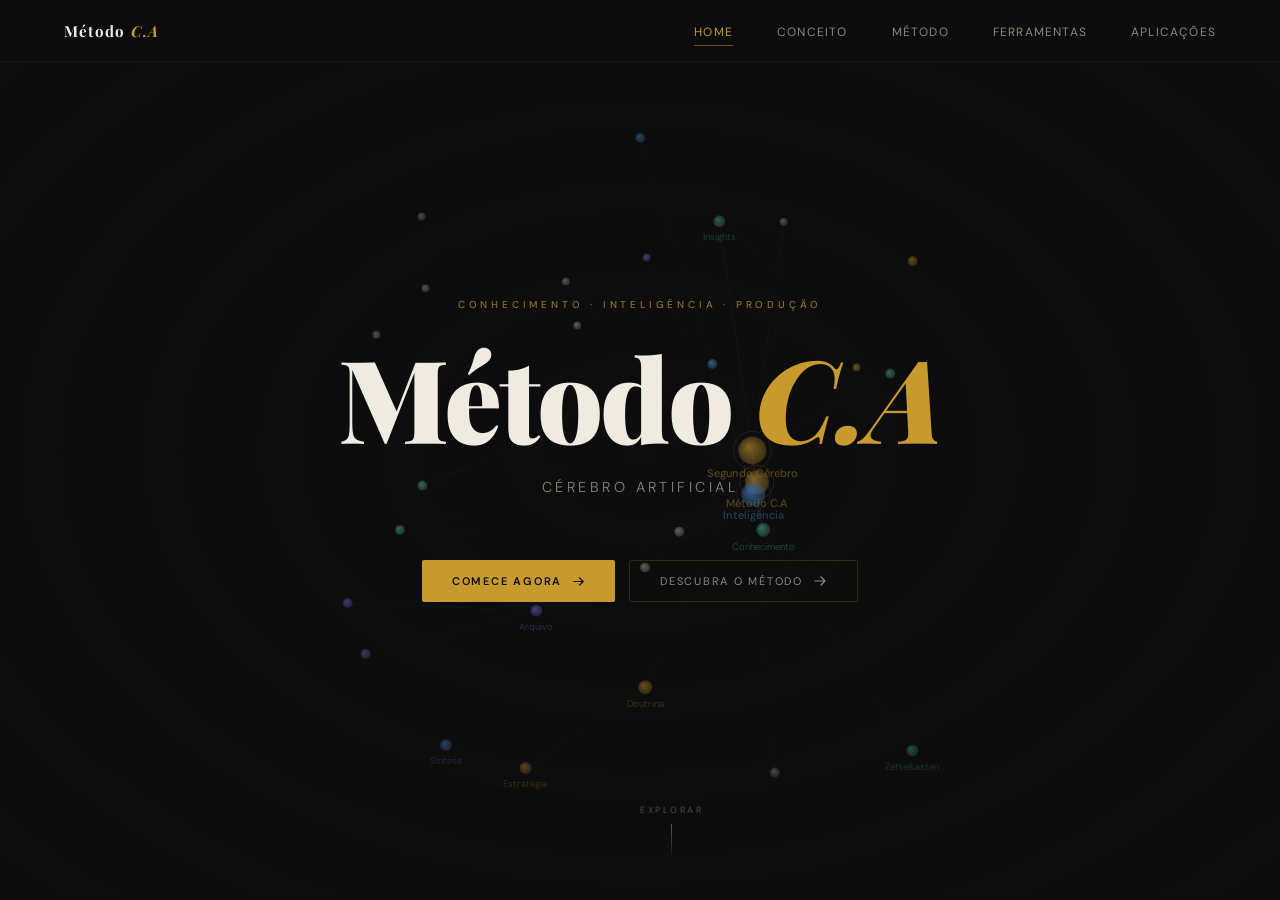
==== index.html @ 546e9536 "feat: add Método C.A landing page Single-file landing page for Cérebro Artificial — includes all pag" ====
<!DOCTYPE html>
<html lang="pt-BR">
<head>
<meta charset="UTF-8">
<meta name="viewport" content="width=device-width, initial-scale=1.0">
<title>Método C.A — Cérebro Artificial</title>
<link href="https://fonts.googleapis.com/css2?family=Playfair+Display:ital,wght@0,700;0,900;1,700&family=DM+Sans:wght@300;400;500;600&display=swap" rel="stylesheet">
<style>
*, *::before, *::after { margin: 0; padding: 0; box-sizing: border-box; }

:root {
  --gold:       #C89A2E;
  --gold-light: #E8B84B;
  --gold-dim:   rgba(200,154,46,0.12);
  --dark:       #0D0D0D;
  --dark-2:     #141414;
  --dark-3:     #1C1C1C;
  --light:      #F0EBE0;
  --muted:      #8A8A7A;
  --muted-2:    #5A5A50;
  --border:     rgba(255,255,255,0.06);
}

html, body {
  width: 100%; height: 100%;
  font-family: 'DM Sans', sans-serif;
  background: var(--dark);
  color: var(--light);
  overflow: hidden;
}

/* ═══════════════════════════════════════
   GLOBAL GRAPH CANVAS (fixed, all pages)
═══════════════════════════════════════ */
#graph-canvas {
  position: fixed;
  inset: 0;
  width: 100%; height: 100%;
  z-index: 0;
  pointer-events: none;
}

/* ═══════════════════════════════════════
   ROUTER
═══════════════════════════════════════ */
.page {
  display: none;
  position: fixed;
  inset: 0;
  z-index: 1;
  overflow-y: auto;
  overflow-x: hidden;
}
.page.active { display: block; }

/* ═══════════════════════════════════════
   NAV
═══════════════════════════════════════ */
nav {
  position: fixed;
  top: 0; left: 0; right: 0;
  z-index: 300;
  padding: 1.25rem 4rem;
  display: flex;
  justify-content: space-between;
  align-items: center;
  background: rgba(13,13,13,0.72);
  backdrop-filter: blur(18px);
  border-bottom: 1px solid rgba(255,255,255,0.04);
}

.nav-logo {
  font-family: 'Playfair Display', serif;
  font-size: 0.95rem;
  color: var(--light);
  font-weight: 700;
  letter-spacing: 0.08em;
  cursor: pointer;
  user-select: none;
}
.nav-logo em { color: var(--gold); font-style: italic; }

.nav-links {
  display: flex;
  gap: 2.75rem;
  list-style: none;
}

.nav-links a {
  font-size: 12px;
  color: var(--muted);
  text-decoration: none;
  letter-spacing: 0.1em;
  text-transform: uppercase;
  cursor: pointer;
  transition: color 0.2s;
  user-select: none;
  position: relative;
  padding-bottom: 4px;
}
.nav-links a:hover { color: var(--light); }
.nav-links a.active { color: var(--gold); }
.nav-links a.active::after {
  content: '';
  position: absolute;
  bottom: -2px; left: 0; right: 0;
  height: 1px;
  background: var(--gold);
  opacity: 0.5;
}

/* ═══════════════════════════════════════
   PAGE — HOME
═══════════════════════════════════════ */
#page-home {
  display: none;
}
#page-home.active {
  display: flex;
  align-items: center;
  justify-content: center;
}

#page-home::before {
  content: '';
  position: fixed;
  inset: 0;
  background: radial-gradient(ellipse at center, rgba(13,13,13,0.22) 0%, rgba(13,13,13,0.8) 100%);
  z-index: 1;
  pointer-events: none;
}

.home-content {
  position: relative;
  z-index: 2;
  text-align: center;
  user-select: none;
  animation: fadeUp 1.4s ease both;
}

.home-eyebrow {
  font-size: 10px;
  font-weight: 500;
  letter-spacing: 0.38em;
  text-transform: uppercase;
  color: var(--gold);
  margin-bottom: 1.75rem;
  opacity: 0.7;
}

.home-title {
  font-family: 'Playfair Display', serif;
  font-size: clamp(3.5rem, 9vw, 7.5rem);
  font-weight: 900;
  line-height: 1.0;
  color: var(--light);
  letter-spacing: -0.02em;
}
.home-title em { color: var(--gold); font-style: italic; }

.home-tagline {
  margin-top: 1.5rem;
  font-size: clamp(0.72rem, 1.3vw, 0.9rem);
  color: var(--muted);
  letter-spacing: 0.24em;
  text-transform: uppercase;
  font-weight: 300;
}

.home-enter {
  margin-top: 4rem;
  display: inline-flex;
  align-items: center;
  gap: 10px;
  font-size: 11px;
  color: var(--muted);
  letter-spacing: 0.16em;
  text-transform: uppercase;
  cursor: pointer;
  border: 1px solid rgba(200,154,46,0.2);
  padding: 13px 30px;
  border-radius: 2px;
  transition: all 0.3s;
  animation: fadeUp 1.8s 0.5s ease both;
  opacity: 0;
}
.home-enter:hover {
  color: var(--gold);
  border-color: rgba(200,154,46,0.5);
  background: rgba(200,154,46,0.04);
  letter-spacing: 0.2em;
}
.home-enter svg { transition: transform 0.3s; flex-shrink: 0; }
.home-enter:hover svg { transform: translateX(5px); }

.scroll-hint {
  position: fixed;
  bottom: 2.5rem;
  left: 50%;
  transform: translateX(-50%);
  z-index: 2;
  display: flex;
  flex-direction: column;
  align-items: center;
  gap: 8px;
  opacity: 0;
  animation: fadeUp 2s 1.2s ease both;
}
.scroll-hint span {
  font-size: 9px;
  letter-spacing: 0.3em;
  text-transform: uppercase;
  color: var(--muted);
  opacity: 0.5;
}
.scroll-line {
  width: 1px; height: 36px;
  background: linear-gradient(to bottom, rgba(200,154,46,0.55), transparent);
  animation: scrollDrop 2.4s ease-in-out infinite;
}

/* ═══════════════════════════════════════
   PAGE — CONCEITO
═══════════════════════════════════════ */
#page-conceito {
  padding-top: 0;
}

/* dark overlay so text is legible over graph */
#page-conceito::before {
  content: '';
  position: fixed;
  inset: 0;
  background: rgba(13,13,13,0.86);
  z-index: 1;
  pointer-events: none;
}

.conceito-wrap {
  position: relative;
  z-index: 2;
  min-height: 100vh;
  display: grid;
  grid-template-columns: 1fr 1fr;
  gap: 0;
}

/* LEFT COLUMN — sticky header panel */
.conceito-left {
  position: sticky;
  top: 0;
  height: 100vh;
  display: flex;
  flex-direction: column;
  justify-content: center;
  padding: 7rem 4rem 4rem 5rem;
  border-right: 1px solid var(--border);
}

.conceito-section-label {
  font-size: 10px;
  font-weight: 600;
  letter-spacing: 0.32em;
  text-transform: uppercase;
  color: var(--gold);
  opacity: 0.8;
  margin-bottom: 2rem;
}

.conceito-heading {
  font-family: 'Playfair Display', serif;
  font-size: clamp(2.4rem, 3.5vw, 3.4rem);
  font-weight: 900;
  line-height: 1.1;
  color: var(--light);
  letter-spacing: -0.01em;
  margin-bottom: 2rem;
}
.conceito-heading em { color: var(--gold); font-style: italic; }

.conceito-lead {
  font-size: 15px;
  color: var(--muted);
  line-height: 1.8;
  font-weight: 300;
  max-width: 440px;
  margin-bottom: 3rem;
}

/* progress indicator */
.conceito-progress {
  display: flex;
  flex-direction: column;
  gap: 10px;
}

.prog-item {
  display: flex;
  align-items: center;
  gap: 12px;
  cursor: pointer;
  opacity: 0.35;
  transition: opacity 0.3s;
}
.prog-item.active { opacity: 1; }

.prog-dot {
  width: 6px; height: 6px;
  border-radius: 50%;
  background: var(--muted-2);
  flex-shrink: 0;
  transition: background 0.3s, transform 0.3s;
}
.prog-item.active .prog-dot {
  background: var(--gold);
  transform: scale(1.4);
}

.prog-label {
  font-size: 11px;
  letter-spacing: 0.12em;
  text-transform: uppercase;
  color: var(--muted);
  transition: color 0.3s;
}
.prog-item.active .prog-label { color: var(--light); }

/* RIGHT COLUMN — scrollable content */
.conceito-right {
  padding: 12rem 5rem 8rem 4rem;
  display: flex;
  flex-direction: column;
  gap: 8rem;
}

/* individual concept blocks */
.concept-block {
  opacity: 0;
  transform: translateY(28px);
  transition: opacity 0.7s ease, transform 0.7s ease;
}
.concept-block.visible {
  opacity: 1;
  transform: none;
}

.cb-number {
  font-family: 'Playfair Display', serif;
  font-size: 5rem;
  font-weight: 900;
  color: rgba(200,154,46,0.08);
  line-height: 1;
  margin-bottom: -1rem;
  letter-spacing: -0.04em;
  user-select: none;
}

.cb-title {
  font-family: 'Playfair Display', serif;
  font-size: clamp(1.6rem, 2.5vw, 2rem);
  font-weight: 700;
  color: var(--light);
  line-height: 1.2;
  margin-bottom: 1.25rem;
}
.cb-title em { color: var(--gold); font-style: italic; }

.cb-body {
  font-size: 15px;
  color: var(--muted);
  line-height: 1.85;
  font-weight: 300;
  max-width: 500px;
  margin-bottom: 2rem;
}

.cb-divider {
  width: 40px;
  height: 1px;
  background: rgba(200,154,46,0.3);
  margin-bottom: 2rem;
}

/* quote pull */
.cb-quote {
  border-left: 2px solid rgba(200,154,46,0.35);
  padding: 0.75rem 0 0.75rem 1.5rem;
  margin-bottom: 2rem;
}
.cb-quote p {
  font-family: 'Playfair Display', serif;
  font-size: 1.05rem;
  font-style: italic;
  color: var(--light);
  line-height: 1.55;
  font-weight: 700;
  opacity: 0.75;
}

/* profile tags */
.cb-profiles {
  display: flex;
  flex-wrap: wrap;
  gap: 8px;
  margin-top: 1.5rem;
}
.cb-tag {
  font-size: 10px;
  font-weight: 500;
  letter-spacing: 0.14em;
  text-transform: uppercase;
  color: var(--gold);
  border: 1px solid rgba(200,154,46,0.25);
  padding: 5px 14px;
  border-radius: 1px;
  opacity: 0.8;
}

/* stat row */
.cb-stats {
  display: grid;
  grid-template-columns: repeat(3, 1fr);
  gap: 1px;
  border: 1px solid var(--border);
  margin-top: 2rem;
}
.cb-stat {
  padding: 1.25rem;
  background: rgba(255,255,255,0.02);
}
.cb-stat-num {
  font-family: 'Playfair Display', serif;
  font-size: 1.8rem;
  font-weight: 700;
  color: var(--gold);
  line-height: 1;
  margin-bottom: 0.4rem;
}
.cb-stat-label {
  font-size: 11px;
  color: var(--muted);
  letter-spacing: 0.08em;
  line-height: 1.4;
  font-weight: 300;
}

/* CTA block at end of conceito */
.conceito-cta {
  border-top: 1px solid var(--border);
  padding-top: 4rem;
  display: flex;
  flex-direction: column;
  gap: 1.5rem;
  opacity: 0;
  transform: translateY(28px);
  transition: opacity 0.7s ease, transform 0.7s ease;
}
.conceito-cta.visible { opacity: 1; transform: none; }

.conceito-cta-label {
  font-size: 10px;
  letter-spacing: 0.28em;
  text-transform: uppercase;
  color: var(--gold);
  opacity: 0.7;
}
.conceito-cta-text {
  font-family: 'Playfair Display', serif;
  font-size: clamp(1.3rem, 2.2vw, 1.7rem);
  font-weight: 700;
  color: var(--light);
  line-height: 1.3;
  max-width: 440px;
}
.conceito-cta-text em { color: var(--gold); font-style: italic; }

.btn-gold {
  display: inline-flex;
  align-items: center;
  gap: 10px;
  background: var(--gold);
  color: var(--dark);
  font-size: 11px;
  font-weight: 600;
  letter-spacing: 0.14em;
  text-transform: uppercase;
  padding: 14px 32px;
  border-radius: 2px;
  cursor: pointer;
  border: none;
  transition: background 0.25s, letter-spacing 0.25s;
  align-self: flex-start;
}
.btn-gold:hover { background: var(--gold-light); letter-spacing: 0.18em; }
.btn-gold svg { transition: transform 0.25s; flex-shrink: 0; }
.btn-gold:hover svg { transform: translateX(4px); }

/* ═══════════════════════════════════════
   PLACEHOLDER PAGES
═══════════════════════════════════════ */
.placeholder-page {
  display: none;
}
.placeholder-page.active {
  display: flex;
  align-items: center;
  justify-content: center;
}
.placeholder-page::before {
  content: '';
  position: fixed;
  inset: 0;
  background: rgba(13,13,13,0.88);
  z-index: 1;
  pointer-events: none;
}
.placeholder-inner {
  position: relative;
  z-index: 2;
  text-align: center;
}
.placeholder-inner h2 {
  font-family: 'Playfair Display', serif;
  font-size: clamp(2rem, 4vw, 3rem);
  color: var(--light);
  margin-bottom: 1rem;
  font-weight: 700;
  opacity: 0.2;
}
.placeholder-inner p {
  font-size: 11px;
  color: var(--muted);
  letter-spacing: 0.2em;
  text-transform: uppercase;
  opacity: 0.2;
}

/* ═══════════════════════════════════════
   ANIMATIONS
═══════════════════════════════════════ */
@keyframes fadeUp {
  from { opacity: 0; transform: translateY(20px); }
  to   { opacity: 1; transform: none; }
}
@keyframes scrollDrop {
  0%   { transform: scaleY(0); transform-origin: top; }
  50%  { transform: scaleY(1); transform-origin: top; }
  51%  { transform: scaleY(1); transform-origin: bottom; }
  100% { transform: scaleY(0); transform-origin: bottom; opacity: 0; }
}

/* ═══════════════════════════════════════
   PAGE — MÉTODO
═══════════════════════════════════════ */
#page-metodo::before {
  content: '';
  position: fixed;
  inset: 0;
  background: rgba(13,13,13,0.88);
  z-index: 1;
  pointer-events: none;
}

.metodo-wrap {
  position: relative;
  z-index: 2;
  min-height: 100vh;
  display: grid;
  grid-template-columns: 1fr 1fr;
  gap: 0;
}

.metodo-left {
  position: sticky;
  top: 0;
  height: 100vh;
  display: flex;
  flex-direction: column;
  justify-content: center;
  padding: 7rem 4rem 4rem 5rem;
  border-right: 1px solid var(--border);
}

.metodo-section-label {
  font-size: 10px;
  font-weight: 600;
  letter-spacing: 0.32em;
  text-transform: uppercase;
  color: var(--gold);
  opacity: 0.8;
  margin-bottom: 2rem;
}

.metodo-heading {
  font-family: 'Playfair Display', serif;
  font-size: clamp(2.2rem, 3.2vw, 3.2rem);
  font-weight: 900;
  line-height: 1.1;
  color: var(--light);
  letter-spacing: -0.01em;
  margin-bottom: 2rem;
}
.metodo-heading em { color: var(--gold); font-style: italic; }

.metodo-lead {
  font-size: 15px;
  color: var(--muted);
  line-height: 1.8;
  font-weight: 300;
  max-width: 420px;
  margin-bottom: 3rem;
}

.metodo-timeline {
  display: flex;
  flex-direction: column;
  gap: 0;
  position: relative;
}

.metodo-timeline::before {
  content: '';
  position: absolute;
  left: 9px; top: 8px; bottom: 8px;
  width: 1px;
  background: linear-gradient(to bottom, rgba(200,154,46,0.4), rgba(200,154,46,0.05));
}

.mt-item {
  display: flex;
  align-items: center;
  gap: 16px;
  padding: 9px 0;
  cursor: pointer;
  opacity: 0.3;
  transition: opacity 0.3s;
  position: relative;
}
.mt-item.active { opacity: 1; }

.mt-dot {
  width: 10px; height: 10px;
  border-radius: 50%;
  border: 1px solid var(--muted-2);
  background: var(--dark);
  flex-shrink: 0;
  transition: border-color 0.3s, background 0.3s;
  position: relative; z-index: 1;
}
.mt-item.active .mt-dot { border-color: var(--gold); background: var(--gold); }

.mt-label {
  font-size: 11px;
  letter-spacing: 0.1em;
  text-transform: uppercase;
  color: var(--muted);
  transition: color 0.3s;
}
.mt-item.active .mt-label { color: var(--light); }

.mt-phase {
  font-family: 'Playfair Display', serif;
  font-size: 11px;
  color: var(--gold);
  margin-left: auto;
  opacity: 0;
  transition: opacity 0.3s;
  white-space: nowrap;
}
.mt-item.active .mt-phase { opacity: 0.7; }

.metodo-right {
  padding: 10rem 5rem 8rem 4rem;
  display: flex;
  flex-direction: column;
  gap: 0;
}

.phase-block {
  opacity: 0;
  transform: translateY(28px);
  transition: opacity 0.7s ease, transform 0.7s ease;
  padding-bottom: 7rem;
  border-bottom: 1px solid var(--border);
  margin-bottom: 7rem;
}
.phase-block:last-of-type { border-bottom: none; margin-bottom: 0; padding-bottom: 2rem; }
.phase-block.visible { opacity: 1; transform: none; }

.pb-phase-tag {
  display: inline-flex;
  align-items: center;
  gap: 10px;
  margin-bottom: 2rem;
}
.pb-phase-num {
  font-size: 10px; font-weight: 600;
  letter-spacing: 0.22em; text-transform: uppercase;
  color: var(--gold); opacity: 0.7;
}
.pb-phase-line { width: 32px; height: 1px; background: rgba(200,154,46,0.3); }
.pb-phase-name {
  font-size: 10px; font-weight: 500;
  letter-spacing: 0.18em; text-transform: uppercase;
  color: var(--muted);
}

.pb-title {
  font-family: 'Playfair Display', serif;
  font-size: clamp(1.6rem, 2.4vw, 2rem);
  font-weight: 700;
  color: var(--light);
  line-height: 1.2;
  margin-bottom: 1.5rem;
}
.pb-title em { color: var(--gold); font-style: italic; }

.pb-body {
  font-size: 15px;
  color: var(--muted);
  line-height: 1.85;
  font-weight: 300;
  max-width: 500px;
  margin-bottom: 1.5rem;
}

.pb-quote {
  border-left: 2px solid rgba(200,154,46,0.3);
  padding: 0.75rem 0 0.75rem 1.5rem;
  margin: 1.75rem 0;
}
.pb-quote p {
  font-family: 'Playfair Display', serif;
  font-size: 1rem; font-style: italic;
  color: var(--light); line-height: 1.55;
  font-weight: 700; opacity: 0.7;
}

.pb-practices {
  display: flex;
  flex-direction: column;
  gap: 1px;
  margin-top: 2rem;
  border: 1px solid var(--border);
}

.pb-practice {
  display: grid;
  grid-template-columns: 36px 1fr;
  background: rgba(255,255,255,0.02);
  transition: background 0.2s;
}
.pb-practice:hover { background: rgba(255,255,255,0.04); }

.pb-practice-idx {
  display: flex;
  align-items: flex-start;
  justify-content: center;
  padding: 1.1rem 0;
  font-family: 'Playfair Display', serif;
  font-size: 0.75rem;
  color: rgba(200,154,46,0.4);
  font-weight: 700;
  border-right: 1px solid var(--border);
}

.pb-practice-content { padding: 1.1rem 1.25rem; }

.pb-practice-title {
  font-size: 13px; font-weight: 500;
  color: var(--light);
  margin-bottom: 0.3rem;
  letter-spacing: 0.02em;
}

.pb-practice-desc {
  font-size: 12px; color: var(--muted);
  line-height: 1.6; font-weight: 300;
}

.pb-principles {
  display: grid;
  grid-template-columns: repeat(2, 1fr);
  gap: 1px;
  border: 1px solid var(--border);
  margin-top: 2rem;
}

.pb-principle { padding: 1.5rem; background: rgba(255,255,255,0.02); }

.pb-principle-label {
  font-size: 9px; font-weight: 600;
  letter-spacing: 0.2em; text-transform: uppercase;
  color: var(--gold); opacity: 0.7;
  margin-bottom: 0.6rem;
}

.pb-principle-text {
  font-size: 13px; color: var(--muted);
  line-height: 1.65; font-weight: 300;
}

.metodo-cta {
  border-top: 1px solid var(--border);
  padding-top: 4rem; padding-bottom: 6rem;
  display: flex; flex-direction: column; gap: 1.5rem;
  opacity: 0; transform: translateY(28px);
  transition: opacity 0.7s ease, transform 0.7s ease;
}
.metodo-cta.visible { opacity: 1; transform: none; }

.metodo-cta-label {
  font-size: 10px; letter-spacing: 0.28em;
  text-transform: uppercase; color: var(--gold); opacity: 0.7;
}
.metodo-cta-text {
  font-family: 'Playfair Display', serif;
  font-size: clamp(1.3rem, 2.2vw, 1.7rem);
  font-weight: 700; color: var(--light);
  line-height: 1.3; max-width: 460px;
}
.metodo-cta-text em { color: var(--gold); font-style: italic; }

@media (max-width: 860px) {
  .conceito-wrap { grid-template-columns: 1fr; }
  .conceito-left { position: relative; height: auto; padding: 8rem 2rem 3rem; border-right: none; border-bottom: 1px solid var(--border); }
  .conceito-progress { display: none; }
  .conceito-right { padding: 3rem 2rem 6rem; }
  .cb-stats { grid-template-columns: 1fr 1fr; }
  .metodo-wrap { grid-template-columns: 1fr; }
  .metodo-left { position: relative; height: auto; padding: 8rem 2rem 3rem; border-right: none; border-bottom: 1px solid var(--border); }
  .metodo-timeline { display: none; }
  .metodo-right { padding: 3rem 2rem 6rem; }
  .pb-principles { grid-template-columns: 1fr; }
}

/* ═══════════════════════════════════════
   PAGE — FERRAMENTAS
═══════════════════════════════════════ */
#page-ferramentas::before {
  content: '';
  position: fixed;
  inset: 0;
  background: rgba(13,13,13,0.88);
  z-index: 1;
  pointer-events: none;
}

.ferr-wrap {
  position: relative;
  z-index: 2;
  min-height: 100vh;
  display: grid;
  grid-template-columns: 1fr 1fr;
  gap: 0;
}

.ferr-left {
  position: sticky;
  top: 0;
  height: 100vh;
  display: flex;
  flex-direction: column;
  justify-content: center;
  padding: 7rem 4rem 4rem 5rem;
  border-right: 1px solid var(--border);
}

.ferr-section-label {
  font-size: 10px;
  font-weight: 600;
  letter-spacing: 0.32em;
  text-transform: uppercase;
  color: var(--gold);
  opacity: 0.8;
  margin-bottom: 2rem;
}

.ferr-heading {
  font-family: 'Playfair Display', serif;
  font-size: clamp(2.2rem, 3.2vw, 3.2rem);
  font-weight: 900;
  line-height: 1.1;
  color: var(--light);
  letter-spacing: -0.01em;
  margin-bottom: 2rem;
}
.ferr-heading em { color: var(--gold); font-style: italic; }

.ferr-lead {
  font-size: 15px;
  color: var(--muted);
  line-height: 1.8;
  font-weight: 300;
  max-width: 420px;
  margin-bottom: 3rem;
}

.ferr-index {
  display: flex;
  flex-direction: column;
  gap: 0;
  position: relative;
}
.ferr-index::before {
  content: '';
  position: absolute;
  left: 9px; top: 8px; bottom: 8px;
  width: 1px;
  background: linear-gradient(to bottom, rgba(200,154,46,0.4), rgba(200,154,46,0.05));
}
.fi-item {
  display: flex;
  align-items: center;
  gap: 16px;
  padding: 9px 0;
  cursor: pointer;
  opacity: 0.3;
  transition: opacity 0.3s;
  position: relative;
}
.fi-item.active { opacity: 1; }
.fi-dot {
  width: 10px; height: 10px;
  border-radius: 50%;
  border: 1px solid var(--muted-2);
  background: var(--dark);
  flex-shrink: 0;
  transition: border-color 0.3s, background 0.3s;
  position: relative; z-index: 1;
}
.fi-item.active .fi-dot { border-color: var(--gold); background: var(--gold); }
.fi-label {
  font-size: 11px;
  letter-spacing: 0.1em;
  text-transform: uppercase;
  color: var(--muted);
  transition: color 0.3s;
  line-height: 1.4;
}
.fi-item.active .fi-label { color: var(--light); }

.ferr-right {
  padding: 10rem 5rem 8rem 4rem;
  display: flex;
  flex-direction: column;
  gap: 0;
}

.ferr-block {
  opacity: 0;
  transform: translateY(28px);
  transition: opacity 0.7s ease, transform 0.7s ease;
  padding-bottom: 6rem;
  border-bottom: 1px solid var(--border);
  margin-bottom: 6rem;
}
.ferr-block:last-of-type { border-bottom: none; margin-bottom: 0; padding-bottom: 2rem; }
.ferr-block.visible { opacity: 1; transform: none; }

.fb-layer-tag {
  display: inline-flex;
  align-items: center;
  gap: 10px;
  margin-bottom: 1.75rem;
}
.fb-layer-num {
  font-size: 10px; font-weight: 600;
  letter-spacing: 0.22em; text-transform: uppercase;
  color: var(--gold); opacity: 0.7;
}
.fb-layer-line { width: 32px; height: 1px; background: rgba(200,154,46,0.3); }
.fb-layer-name {
  font-size: 10px; font-weight: 500;
  letter-spacing: 0.18em; text-transform: uppercase;
  color: var(--muted);
}

.fb-title {
  font-family: 'Playfair Display', serif;
  font-size: clamp(1.5rem, 2.3vw, 1.9rem);
  font-weight: 700;
  color: var(--light);
  line-height: 1.25;
  margin-bottom: 1.25rem;
}
.fb-title em { color: var(--gold); font-style: italic; }

.fb-function {
  display: inline-block;
  font-size: 10px;
  font-weight: 600;
  letter-spacing: 0.18em;
  text-transform: uppercase;
  color: var(--dark);
  background: var(--gold);
  padding: 4px 12px;
  margin-bottom: 1.25rem;
  opacity: 0.85;
}

.fb-body {
  font-size: 15px;
  color: var(--muted);
  line-height: 1.85;
  font-weight: 300;
  max-width: 500px;
  margin-bottom: 1.5rem;
}

.fb-specs {
  display: flex;
  flex-direction: column;
  gap: 1px;
  border: 1px solid var(--border);
  margin-top: 2rem;
}
.fb-spec {
  display: grid;
  grid-template-columns: 140px 1fr;
  gap: 0;
  background: rgba(255,255,255,0.02);
  transition: background 0.2s;
}
.fb-spec:hover { background: rgba(255,255,255,0.04); }
.fb-spec-key {
  padding: 1rem 1rem 1rem 1.25rem;
  font-size: 11px;
  font-weight: 500;
  color: var(--gold);
  letter-spacing: 0.08em;
  text-transform: uppercase;
  border-right: 1px solid var(--border);
  line-height: 1.5;
  opacity: 0.8;
}
.fb-spec-val {
  padding: 1rem 1.25rem;
  font-size: 13px;
  color: var(--muted);
  line-height: 1.6;
  font-weight: 300;
}

.fb-quote {
  border-left: 2px solid rgba(200,154,46,0.3);
  padding: 0.75rem 0 0.75rem 1.5rem;
  margin: 2rem 0 0;
}
.fb-quote p {
  font-family: 'Playfair Display', serif;
  font-size: 1rem; font-style: italic;
  color: var(--light); line-height: 1.55;
  font-weight: 700; opacity: 0.7;
}

.ferr-cta {
  border-top: 1px solid var(--border);
  padding-top: 4rem; padding-bottom: 6rem;
  display: flex; flex-direction: column; gap: 1.5rem;
  opacity: 0; transform: translateY(28px);
  transition: opacity 0.7s ease, transform 0.7s ease;
}
.ferr-cta.visible { opacity: 1; transform: none; }
.ferr-cta-label {
  font-size: 10px; letter-spacing: 0.28em;
  text-transform: uppercase; color: var(--gold); opacity: 0.7;
}
.ferr-cta-text {
  font-family: 'Playfair Display', serif;
  font-size: clamp(1.3rem, 2.2vw, 1.7rem);
  font-weight: 700; color: var(--light);
  line-height: 1.3; max-width: 460px;
}
.ferr-cta-text em { color: var(--gold); font-style: italic; }

/* ═══════════════════════════════════════
   PAGE — APLICAÇÕES
═══════════════════════════════════════ */
#page-aplicacoes::before {
  content: '';
  position: fixed;
  inset: 0;
  background: rgba(13,13,13,0.88);
  z-index: 1;
  pointer-events: none;
}

.aplic-wrap {
  position: relative;
  z-index: 2;
  min-height: 100vh;
  display: grid;
  grid-template-columns: 1fr 1fr;
  gap: 0;
}

.aplic-left {
  position: sticky;
  top: 0;
  height: 100vh;
  display: flex;
  flex-direction: column;
  justify-content: center;
  padding: 7rem 4rem 4rem 5rem;
  border-right: 1px solid var(--border);
}

.aplic-section-label {
  font-size: 10px;
  font-weight: 600;
  letter-spacing: 0.32em;
  text-transform: uppercase;
  color: var(--gold);
  opacity: 0.8;
  margin-bottom: 2rem;
}

.aplic-heading {
  font-family: 'Playfair Display', serif;
  font-size: clamp(2.2rem, 3.2vw, 3.2rem);
  font-weight: 900;
  line-height: 1.1;
  color: var(--light);
  letter-spacing: -0.01em;
  margin-bottom: 2rem;
}
.aplic-heading em { color: var(--gold); font-style: italic; }

.aplic-lead {
  font-size: 15px;
  color: var(--muted);
  line-height: 1.8;
  font-weight: 300;
  max-width: 420px;
  margin-bottom: 3rem;
}

.aplic-index {
  display: flex;
  flex-direction: column;
  gap: 0;
  position: relative;
}
.aplic-index::before {
  content: '';
  position: absolute;
  left: 9px; top: 8px; bottom: 8px;
  width: 1px;
  background: linear-gradient(to bottom, rgba(200,154,46,0.4), rgba(200,154,46,0.05));
}
.ai-item {
  display: flex;
  align-items: center;
  gap: 16px;
  padding: 9px 0;
  cursor: pointer;
  opacity: 0.3;
  transition: opacity 0.3s;
  position: relative;
}
.ai-item.active { opacity: 1; }
.ai-dot {
  width: 10px; height: 10px;
  border-radius: 50%;
  border: 1px solid var(--muted-2);
  background: var(--dark);
  flex-shrink: 0;
  transition: border-color 0.3s, background 0.3s;
  position: relative; z-index: 1;
}
.ai-item.active .ai-dot { border-color: var(--gold); background: var(--gold); }
.ai-label {
  font-size: 11px;
  letter-spacing: 0.1em;
  text-transform: uppercase;
  color: var(--muted);
  transition: color 0.3s;
  line-height: 1.4;
}
.ai-item.active .ai-label { color: var(--light); }

.aplic-right {
  padding: 10rem 5rem 8rem 4rem;
  display: flex;
  flex-direction: column;
  gap: 0;
}

.aplic-block {
  opacity: 0;
  transform: translateY(28px);
  transition: opacity 0.7s ease, transform 0.7s ease;
  padding-bottom: 6rem;
  border-bottom: 1px solid var(--border);
  margin-bottom: 6rem;
}
.aplic-block:last-of-type { border-bottom: none; margin-bottom: 0; padding-bottom: 2rem; }
.aplic-block.visible { opacity: 1; transform: none; }

.ab-profile-tag {
  display: inline-flex;
  align-items: center;
  gap: 10px;
  margin-bottom: 1.75rem;
}
.ab-profile-num {
  font-size: 10px; font-weight: 600;
  letter-spacing: 0.22em; text-transform: uppercase;
  color: var(--gold); opacity: 0.7;
}
.ab-profile-line { width: 32px; height: 1px; background: rgba(200,154,46,0.3); }
.ab-profile-name {
  font-size: 10px; font-weight: 500;
  letter-spacing: 0.18em; text-transform: uppercase;
  color: var(--muted);
}

.ab-title {
  font-family: 'Playfair Display', serif;
  font-size: clamp(1.5rem, 2.3vw, 1.9rem);
  font-weight: 700;
  color: var(--light);
  line-height: 1.25;
  margin-bottom: 1.25rem;
}
.ab-title em { color: var(--gold); font-style: italic; }

.ab-body {
  font-size: 15px;
  color: var(--muted);
  line-height: 1.85;
  font-weight: 300;
  max-width: 500px;
  margin-bottom: 1.5rem;
}

.ab-scenarios {
  display: flex;
  flex-direction: column;
  gap: 1px;
  border: 1px solid var(--border);
  margin-top: 2rem;
}
.ab-scenario {
  display: grid;
  grid-template-columns: 36px 1fr;
  background: rgba(255,255,255,0.02);
  transition: background 0.2s;
}
.ab-scenario:hover { background: rgba(255,255,255,0.04); }
.ab-scenario-idx {
  display: flex;
  align-items: flex-start;
  justify-content: center;
  padding: 1.1rem 0;
  font-family: 'Playfair Display', serif;
  font-size: 0.75rem;
  color: rgba(200,154,46,0.4);
  font-weight: 700;
  border-right: 1px solid var(--border);
}
.ab-scenario-content { padding: 1.1rem 1.25rem; }
.ab-scenario-title {
  font-size: 13px; font-weight: 500;
  color: var(--light);
  margin-bottom: 0.3rem;
  letter-spacing: 0.02em;
}
.ab-scenario-desc {
  font-size: 12px; color: var(--muted);
  line-height: 1.6; font-weight: 300;
}

.ab-quote {
  border-left: 2px solid rgba(200,154,46,0.3);
  padding: 0.75rem 0 0.75rem 1.5rem;
  margin: 2rem 0 0;
}
.ab-quote p {
  font-family: 'Playfair Display', serif;
  font-size: 1rem; font-style: italic;
  color: var(--light); line-height: 1.55;
  font-weight: 700; opacity: 0.7;
}

/* closing CTA — Aplicações */
.aplic-cta-final {
  border-top: 1px solid var(--border);
  padding-top: 5rem; padding-bottom: 7rem;
  display: flex; flex-direction: column; gap: 2rem;
  opacity: 0; transform: translateY(28px);
  transition: opacity 0.7s ease, transform 0.7s ease;
}
.aplic-cta-final.visible { opacity: 1; transform: none; }

.aplic-cta-eyebrow {
  font-size: 10px; letter-spacing: 0.28em;
  text-transform: uppercase; color: var(--gold); opacity: 0.7;
}
.aplic-cta-headline {
  font-family: 'Playfair Display', serif;
  font-size: clamp(1.6rem, 2.8vw, 2.2rem);
  font-weight: 900; color: var(--light);
  line-height: 1.2; max-width: 460px;
}
.aplic-cta-headline em { color: var(--gold); font-style: italic; }
.aplic-cta-body {
  font-size: 15px; color: var(--muted);
  line-height: 1.8; font-weight: 300; max-width: 440px;
}
.aplic-cta-buttons {
  display: flex; gap: 12px; flex-wrap: wrap;
}
.btn-outline {
  display: inline-flex; align-items: center; gap: 10px;
  background: transparent;
  color: var(--light);
  font-size: 11px; font-weight: 500;
  letter-spacing: 0.14em; text-transform: uppercase;
  padding: 13px 28px; border-radius: 2px; cursor: pointer;
  border: 1px solid rgba(255,255,255,0.15);
  transition: border-color 0.25s, color 0.25s;
}
.btn-outline:hover { border-color: rgba(200,154,46,0.4); color: var(--gold); }

@media (max-width: 860px) {
  .ferr-wrap { grid-template-columns: 1fr; }
  .ferr-left { position: relative; height: auto; padding: 8rem 2rem 3rem; border-right: none; border-bottom: 1px solid var(--border); }
  .ferr-index { display: none; }
  .ferr-right { padding: 3rem 2rem 6rem; }
  .fb-spec { grid-template-columns: 100px 1fr; }
  .aplic-wrap { grid-template-columns: 1fr; }
  .aplic-left { position: relative; height: auto; padding: 8rem 2rem 3rem; border-right: none; border-bottom: 1px solid var(--border); }
  .aplic-index { display: none; }
  .aplic-right { padding: 3rem 2rem 6rem; }
}


/* ═══════════════════════════════════════
   PAGE — CADASTRO
═══════════════════════════════════════ */
#page-cadastro::before {
  content: '';
  position: fixed;
  inset: 0;
  background: rgba(13,13,13,0.92);
  z-index: 1;
  pointer-events: none;
}

.cadastro-wrap {
  position: relative;
  z-index: 2;
  min-height: 100vh;
  display: grid;
  grid-template-columns: 1fr 1fr;
  gap: 0;
}

/* LEFT — editorial pitch */
.cadastro-left {
  position: sticky;
  top: 0;
  height: 100vh;
  display: flex;
  flex-direction: column;
  justify-content: center;
  padding: 7rem 4rem 4rem 5rem;
  border-right: 1px solid var(--border);
}

.cad-eyebrow {
  font-size: 10px;
  font-weight: 600;
  letter-spacing: 0.32em;
  text-transform: uppercase;
  color: var(--gold);
  opacity: 0.8;
  margin-bottom: 2rem;
}

.cad-heading {
  font-family: 'Playfair Display', serif;
  font-size: clamp(2.2rem, 3.2vw, 3.2rem);
  font-weight: 900;
  line-height: 1.1;
  color: var(--light);
  letter-spacing: -0.01em;
  margin-bottom: 1.75rem;
}
.cad-heading em { color: var(--gold); font-style: italic; }

.cad-lead {
  font-size: 15px;
  color: var(--muted);
  line-height: 1.8;
  font-weight: 300;
  max-width: 400px;
  margin-bottom: 2.5rem;
}

.cad-promise {
  display: flex;
  flex-direction: column;
  gap: 1px;
  border: 1px solid var(--border);
}

.cad-promise-item {
  display: grid;
  grid-template-columns: 28px 1fr;
  gap: 0;
  background: rgba(255,255,255,0.02);
  padding: 1rem 1.25rem 1rem 0;
}

.cad-promise-mark {
  display: flex;
  align-items: flex-start;
  justify-content: center;
  padding-top: 2px;
}

.cad-promise-mark::before {
  content: '';
  width: 5px; height: 5px;
  border-radius: 50%;
  background: var(--gold);
  opacity: 0.6;
  margin-top: 4px;
}

.cad-promise-text {
  font-size: 13px;
  color: var(--muted);
  line-height: 1.6;
  font-weight: 300;
}

.cad-promise-text strong {
  color: var(--light);
  font-weight: 500;
}

/* RIGHT — form */
.cadastro-right {
  display: flex;
  flex-direction: column;
  justify-content: center;
  padding: 7rem 5rem 4rem 4rem;
  overflow-y: auto;
}

.cad-form-label {
  font-size: 10px;
  font-weight: 600;
  letter-spacing: 0.32em;
  text-transform: uppercase;
  color: var(--gold);
  opacity: 0.7;
  margin-bottom: 2.5rem;
}

.cad-form {
  display: flex;
  flex-direction: column;
  gap: 0;
  max-width: 440px;
}

.cad-field {
  display: flex;
  flex-direction: column;
  gap: 0;
  border-bottom: 1px solid var(--border);
  padding-bottom: 0;
  transition: border-color 0.3s;
  position: relative;
}
.cad-field:first-of-type { border-top: 1px solid var(--border); }

.cad-field:focus-within {
  border-color: rgba(200,154,46,0.4);
}

.cad-label {
  font-size: 9px;
  font-weight: 600;
  letter-spacing: 0.22em;
  text-transform: uppercase;
  color: var(--gold);
  opacity: 0.6;
  padding: 1.1rem 0 0;
  transition: opacity 0.2s;
}
.cad-field:focus-within .cad-label { opacity: 1; }

.cad-input,
.cad-select {
  background: transparent;
  border: none;
  outline: none;
  font-family: 'DM Sans', sans-serif;
  font-size: 15px;
  font-weight: 300;
  color: var(--light);
  padding: 0.5rem 0 1.1rem;
  width: 100%;
  appearance: none;
  -webkit-appearance: none;
}

.cad-input::placeholder { color: var(--muted-2); font-weight: 300; }

.cad-select option {
  background: #1A1A1A;
  color: var(--light);
}

.cad-select-arrow {
  position: absolute;
  right: 0;
  bottom: 1.3rem;
  pointer-events: none;
  color: var(--muted);
}

/* form footer */
.cad-form-footer {
  margin-top: 2.5rem;
  display: flex;
  flex-direction: column;
  gap: 1.25rem;
}

.cad-submit {
  display: inline-flex;
  align-items: center;
  justify-content: center;
  gap: 10px;
  background: var(--gold);
  color: var(--dark);
  font-family: 'DM Sans', sans-serif;
  font-size: 12px;
  font-weight: 600;
  letter-spacing: 0.18em;
  text-transform: uppercase;
  padding: 16px 40px;
  border-radius: 2px;
  border: none;
  cursor: pointer;
  transition: background 0.25s, letter-spacing 0.25s, opacity 0.25s;
  align-self: flex-start;
}
.cad-submit:hover:not(:disabled) { background: var(--gold-light); letter-spacing: 0.22em; }
.cad-submit:disabled { opacity: 0.5; cursor: not-allowed; }
.cad-submit svg { transition: transform 0.25s; flex-shrink: 0; }
.cad-submit:hover:not(:disabled) svg { transform: translateX(4px); }

.cad-legal {
  font-size: 11px;
  color: var(--muted-2);
  line-height: 1.6;
  font-weight: 300;
  max-width: 380px;
}

/* feedback states */
.cad-feedback {
  display: none;
  flex-direction: column;
  align-items: flex-start;
  gap: 1rem;
  padding: 1.5rem;
  border: 1px solid var(--border);
  background: rgba(255,255,255,0.02);
  max-width: 440px;
  animation: fadeUp 0.6s ease both;
}
.cad-feedback.visible { display: flex; }

.cad-feedback-icon {
  width: 36px; height: 36px;
  border-radius: 50%;
  display: flex; align-items: center; justify-content: center;
  flex-shrink: 0;
}
.cad-feedback-icon.success { background: rgba(80,180,160,0.12); }
.cad-feedback-icon.error   { background: rgba(220,80,80,0.12); }

.cad-feedback-title {
  font-family: 'Playfair Display', serif;
  font-size: 1.15rem;
  font-weight: 700;
  color: var(--light);
  margin-bottom: 0.25rem;
}
.cad-feedback-body {
  font-size: 13px;
  color: var(--muted);
  line-height: 1.65;
  font-weight: 300;
}

.cad-loading {
  display: none;
  align-items: center;
  gap: 12px;
  padding: 1rem 0;
}
.cad-loading.visible { display: flex; }
.cad-spinner {
  width: 18px; height: 18px;
  border: 1.5px solid rgba(200,154,46,0.2);
  border-top-color: var(--gold);
  border-radius: 50%;
  animation: spin 0.8s linear infinite;
  flex-shrink: 0;
}
@keyframes spin { to { transform: rotate(360deg); } }
.cad-loading-text {
  font-size: 12px;
  letter-spacing: 0.1em;
  text-transform: uppercase;
  color: var(--muted);
}

/* btn-comece — the main CTA used across pages */
.btn-comece {
  display: inline-flex;
  align-items: center;
  gap: 10px;
  background: var(--gold);
  color: var(--dark);
  font-family: 'DM Sans', sans-serif;
  font-size: 11px;
  font-weight: 600;
  letter-spacing: 0.16em;
  text-transform: uppercase;
  padding: 14px 30px;
  border-radius: 2px;
  border: none;
  cursor: pointer;
  transition: background 0.25s, letter-spacing 0.25s;
}
.btn-comece:hover { background: var(--gold-light); letter-spacing: 0.2em; }
.btn-comece svg { transition: transform 0.25s; flex-shrink: 0; }
.btn-comece:hover svg { transform: translateX(4px); }

@media (max-width: 860px) {
  .cadastro-wrap { grid-template-columns: 1fr; }
  .cadastro-left { position: relative; height: auto; padding: 8rem 2rem 3rem; border-right: none; border-bottom: 1px solid var(--border); }
  .cadastro-right { padding: 3rem 2rem 6rem; justify-content: flex-start; }
}

</style>
</head>
<body>

<!-- GLOBAL GRAPH CANVAS -->
<canvas id="graph-canvas"></canvas>

<!-- NAV -->
<nav>
  <div class="nav-logo" onclick="goTo('home')">Método <em>C.A</em></div>
  <ul class="nav-links">
    <li><a onclick="goTo('home')"        id="nav-home"        class="active">Home</a></li>
    <li><a onclick="goTo('conceito')"    id="nav-conceito">Conceito</a></li>
    <li><a onclick="goTo('metodo')"      id="nav-metodo">Método</a></li>
    <li><a onclick="goTo('ferramentas')" id="nav-ferramentas">Ferramentas</a></li>
    <li><a onclick="goTo('aplicacoes')"  id="nav-aplicacoes">Aplicações</a></li>
  </ul>
</nav>

<!-- ══════════════════════════════════════
     HOME
══════════════════════════════════════ -->
<div class="page" id="page-home">
  <div class="home-content">
    <p class="home-eyebrow">Conhecimento · Inteligência · Produção</p>
    <h1 class="home-title">Método <em>C.A</em></h1>
    <p class="home-tagline">Cérebro Artificial</p>
    <div style="display:flex;gap:14px;flex-wrap:wrap;justify-content:center;margin-top:4rem;animation:fadeUp 1.8s 0.5s ease both;opacity:0;">
      <button class="btn-comece" onclick="goTo('cadastro')">
        Comece Agora
        <svg width="13" height="13" viewBox="0 0 14 14" fill="none">
          <path d="M2 7h10M8 3l4 4-4 4" stroke="currentColor" stroke-width="1.3" stroke-linecap="round" stroke-linejoin="round"/>
        </svg>
      </button>
      <div class="home-enter" style="margin-top:0;" onclick="goTo('conceito')">
        Descubra o Método
        <svg width="14" height="14" viewBox="0 0 14 14" fill="none">
          <path d="M2 7h10M8 3l4 4-4 4" stroke="currentColor" stroke-width="1.2" stroke-linecap="round" stroke-linejoin="round"/>
        </svg>
      </div>
    </div>
  </div>
  <div class="scroll-hint">
    <span>Explorar</span>
    <div class="scroll-line"></div>
  </div>
</div>

<!-- ══════════════════════════════════════
     CONCEITO
══════════════════════════════════════ -->
<div class="page" id="page-conceito">
  <div class="conceito-wrap">

    <!-- LEFT — sticky -->
    <div class="conceito-left">
      <p class="conceito-section-label">01 — Conceito</p>
      <h2 class="conceito-heading">O que é um<br><em>Cérebro</em><br>Artificial?</h2>
      <p class="conceito-lead">
        Uma extensão cognitiva construída para capturar, organizar e 
        amplificar tudo que você sabe — sem depender da memória biológica.
      </p>

      <nav class="conceito-progress" aria-label="Seções">
        <div class="prog-item active" onclick="scrollToBlock(0)">
          <div class="prog-dot"></div>
          <span class="prog-label">O Problema</span>
        </div>
        <div class="prog-item" onclick="scrollToBlock(1)">
          <div class="prog-dot"></div>
          <span class="prog-label">A Definição</span>
        </div>
        <div class="prog-item" onclick="scrollToBlock(2)">
          <div class="prog-dot"></div>
          <span class="prog-label">Os Princípios</span>
        </div>
        <div class="prog-item" onclick="scrollToBlock(3)">
          <div class="prog-dot"></div>
          <span class="prog-label">Para Quem</span>
        </div>
        <div class="prog-item" onclick="scrollToBlock(4)">
          <div class="prog-dot"></div>
          <span class="prog-label">O Diferencial</span>
        </div>
      </nav>
    </div>

    <!-- RIGHT — scrollable -->
    <div class="conceito-right" id="conceito-scroll">

      <!-- BLOCK 1 -->
      <div class="concept-block" data-block="0">
        <div class="cb-number">01</div>
        <h3 class="cb-title">O problema que nenhuma<br>agenda resolve</h3>
        <div class="cb-divider"></div>
        <p class="cb-body">
          O trabalhador do conhecimento moderno consome centenas de páginas por mês — 
          processos jurídicos, relatórios de negócios, literatura técnica, doutrina, 
          pesquisas acadêmicas. A maior parte desaparece em dias. Não por falta de 
          esforço, mas porque o cérebro humano não foi projetado para armazenar 
          informação estruturada em larga escala.
        </p>
        <p class="cb-body">
          O que não é registrado, conectado e revisitado torna-se ruído. Reuniões 
          ocorrem sem contexto. Decisões se repetem sem aprendizado acumulado. 
          O profissional mais competente fica refém de sua própria memória de curto prazo.
        </p>
        <div class="cb-quote">
          <p>"A mente existe para ter ideias — não para as armazenar."</p>
        </div>
        <div class="cb-stats">
          <div class="cb-stat">
            <div class="cb-stat-num">90%</div>
            <div class="cb-stat-label">do que lemos é esquecido em 72 horas</div>
          </div>
          <div class="cb-stat">
            <div class="cb-stat-num">2.5h</div>
            <div class="cb-stat-label">perdidas por dia procurando informação</div>
          </div>
          <div class="cb-stat">
            <div class="cb-stat-num">40%</div>
            <div class="cb-stat-label">das decisões sem contexto histórico</div>
          </div>
        </div>
      </div>

      <!-- BLOCK 2 -->
      <div class="concept-block" data-block="1">
        <div class="cb-number">02</div>
        <h3 class="cb-title">Um sistema vivo de<br><em>conhecimento pessoal</em></h3>
        <div class="cb-divider"></div>
        <p class="cb-body">
          Um Cérebro Artificial — ou segundo cérebro — é um sistema externo, digital 
          e pessoal que funciona como extensão cognitiva de quem o constrói. Não é 
          uma pasta de arquivos. Não é um bloco de notas. É uma estrutura viva onde 
          cada ideia se conecta a outra, onde o conhecimento se acumula e se torna 
          produtivo com o tempo.
        </p>
        <p class="cb-body">
          Diferente de ferramentas de produtividade convencionais, o Método C.A 
          integra captura de conhecimento, organização semântica e amplificação 
          por inteligência artificial — formando um ciclo contínuo entre o que você 
          aprende e o que você produz.
        </p>
        <div class="cb-quote">
          <p>"Não basta ler. É preciso construir uma arquitetura do que se sabe."</p>
        </div>
      </div>

      <!-- BLOCK 3 -->
      <div class="concept-block" data-block="2">
        <div class="cb-number">03</div>
        <h3 class="cb-title">Os três princípios<br>que sustentam o método</h3>
        <div class="cb-divider"></div>
        <p class="cb-body">
          <strong style="color:var(--light); font-weight:500;">Capturar.</strong> Toda informação relevante é registrada no momento em que surge — 
          sem fricção, sem adiamento. Uma ideia não capturada é uma ideia perdida.
        </p>
        <p class="cb-body">
          <strong style="color:var(--light); font-weight:500;">Conectar.</strong> O valor não está nos dados isolados, mas nas relações entre eles. 
          Conceitos jurídicos dialogam com casos práticos. Estratégias empresariais 
          se vinculam a referências históricas. O conhecimento torna-se uma rede, 
          não uma lista.
        </p>
        <p class="cb-body">
          <strong style="color:var(--light); font-weight:500;">Amplificar.</strong> A inteligência artificial atua sobre esse repositório pessoal 
          como um interlocutor treinado no seu próprio pensamento — aprofundando 
          análises, gerando sínteses e acelerando a produção intelectual sem substituir 
          o raciocínio humano.
        </p>
      </div>

      <!-- BLOCK 4 -->
      <div class="concept-block" data-block="3">
        <div class="cb-number">04</div>
        <h3 class="cb-title">Para quem este<br><em>método foi desenhado</em></h3>
        <div class="cb-divider"></div>
        <p class="cb-body">
          O Método C.A foi concebido para profissionais cujo principal ativo é o 
          conhecimento — e cuja produção depende diretamente da capacidade de 
          organizar, recuperar e articular o que sabem.
        </p>
        <p class="cb-body">
          Juristas que precisam cruzar doutrina, jurisprudência e argumentação em 
          tempo real. Empresários que tomam decisões estratégicas em contextos de 
          alta complexidade e incerteza. Escritores e pesquisadores que constroem 
          obras a partir de anos de leitura e investigação. Estudantes que precisam 
          converter volume de conteúdo em domínio real de conhecimento.
        </p>
        <div class="cb-profiles">
          <span class="cb-tag">Juristas</span>
          <span class="cb-tag">Empresários</span>
          <span class="cb-tag">Escritores</span>
          <span class="cb-tag">Pesquisadores</span>
          <span class="cb-tag">Estudantes</span>
          <span class="cb-tag">Gestores</span>
        </div>
      </div>

      <!-- BLOCK 5 -->
      <div class="concept-block" data-block="4">
        <div class="cb-number">05</div>
        <h3 class="cb-title">O que distingue o Método C.A<br>de qualquer outra abordagem</h3>
        <div class="cb-divider"></div>
        <p class="cb-body">
          A maioria dos sistemas de organização pessoal trata o conhecimento como 
          arquivo — algo que se guarda e eventualmente se recupera. O Método C.A 
          trata o conhecimento como capital — algo que se investe, se conecta e 
          gera retorno composto com o tempo.
        </p>
        <p class="cb-body">
          Quanto mais você usa o sistema, mais ele entende o seu pensamento. 
          Quanto mais você registra, mais conexões emergem. Quanto mais conexões 
          emergem, mais a inteligência artificial consegue operar com precisão 
          sobre o seu contexto específico — e não sobre generalidades.
        </p>
        <div class="cb-quote">
          <p>"Conhecimento composto: cada ideia registrada aumenta o valor de todas as outras."</p>
        </div>
      </div>

      <!-- CTA -->
      <div class="conceito-cta">
        <p class="conceito-cta-label">Próximo passo</p>
        <p class="conceito-cta-text">Conheça o <em>Método</em> — como estruturar seu Cérebro Artificial do zero ao avançado.</p>
        <div style="display:flex;gap:12px;flex-wrap:wrap;">
          <button class="btn-gold" onclick="goTo('metodo')">
            Ver o Método
            <svg width="13" height="13" viewBox="0 0 14 14" fill="none">
              <path d="M2 7h10M8 3l4 4-4 4" stroke="currentColor" stroke-width="1.3" stroke-linecap="round" stroke-linejoin="round"/>
            </svg>
          </button>
          <button class="btn-comece" onclick="goTo('cadastro')">
            Comece Agora
            <svg width="13" height="13" viewBox="0 0 14 14" fill="none">
              <path d="M2 7h10M8 3l4 4-4 4" stroke="currentColor" stroke-width="1.3" stroke-linecap="round" stroke-linejoin="round"/>
            </svg>
          </button>
        </div>
      </div>

    </div><!-- /conceito-right -->
  </div><!-- /conceito-wrap -->
</div>

<!-- ══════════════════════════════════════
     MÉTODO
══════════════════════════════════════ -->
<div class="page" id="page-metodo">
  <div class="metodo-wrap">

    <!-- LEFT sticky -->
    <div class="metodo-left">
      <p class="metodo-section-label">02 — Método</p>
      <h2 class="metodo-heading">Como se <em>constrói</em><br>um Cérebro<br>Artificial</h2>
      <p class="metodo-lead">
        Quatro fases progressivas. Cada uma transforma a relação entre
        o que você aprende e o que você é capaz de produzir.
      </p>
      <div class="metodo-timeline">
        <div class="mt-item active" onclick="scrollToPhase(0)">
          <div class="mt-dot"></div>
          <span class="mt-label">Estrutura</span>
          <span class="mt-phase">Fase I</span>
        </div>
        <div class="mt-item" onclick="scrollToPhase(1)">
          <div class="mt-dot"></div>
          <span class="mt-label">Captura</span>
          <span class="mt-phase">Fase II</span>
        </div>
        <div class="mt-item" onclick="scrollToPhase(2)">
          <div class="mt-dot"></div>
          <span class="mt-label">Conexão</span>
          <span class="mt-phase">Fase III</span>
        </div>
        <div class="mt-item" onclick="scrollToPhase(3)">
          <div class="mt-dot"></div>
          <span class="mt-label">Amplificação</span>
          <span class="mt-phase">Fase IV</span>
        </div>
      </div>
    </div>

    <!-- RIGHT scrollable -->
    <div class="metodo-right" id="metodo-scroll">

      <!-- FASE I -->
      <div class="phase-block" data-phase="0">
        <div class="pb-phase-tag">
          <span class="pb-phase-num">Fase I</span>
          <div class="pb-phase-line"></div>
          <span class="pb-phase-name">Estrutura</span>
        </div>
        <h3 class="pb-title">Antes de capturar, é preciso<br><em>construir o território</em></h3>
        <p class="pb-body">
          A maioria das pessoas começa acumulando informação sem ter um sistema de
          destino. O resultado é o mesmo caos digital que tentavam combater — pastas
          sem critério, arquivos sem contexto, notas sem conexão.
        </p>
        <p class="pb-body">
          A primeira fase do Método C.A é deliberadamente lenta. Você define
          as grandes áreas do seu conhecimento, estabelece uma taxonomia pessoal e
          cria uma arquitetura que vai durar anos. Esta decisão, feita uma vez com
          cuidado, elimina milhares de micro-decisões futuras.
        </p>
        <div class="pb-quote">
          <p>"A organização não é um fim em si mesma. É a fundação sobre a qual o pensamento se torna produtivo."</p>
        </div>
        <div class="pb-practices">
          <div class="pb-practice">
            <div class="pb-practice-idx">I</div>
            <div class="pb-practice-content">
              <div class="pb-practice-title">Defina suas áreas de conhecimento</div>
              <div class="pb-practice-desc">Identifique as três a cinco grandes domínios que estruturam sua vida profissional e intelectual. Jurisprudência, estratégia corporativa, teoria literária — o que for central para você.</div>
            </div>
          </div>
          <div class="pb-practice">
            <div class="pb-practice-idx">II</div>
            <div class="pb-practice-content">
              <div class="pb-practice-title">Crie um sistema de entrada neutro</div>
              <div class="pb-practice-desc">Todo conteúdo entra primeiro em um ponto único de captura, sem classificação imediata. A triagem vem depois — nunca interrompa o fluxo de captura com decisões de organização.</div>
            </div>
          </div>
          <div class="pb-practice">
            <div class="pb-practice-idx">III</div>
            <div class="pb-practice-content">
              <div class="pb-practice-title">Estabeleça um vocabulário próprio</div>
              <div class="pb-practice-desc">Defina os termos, categorias e marcadores que você usará de forma consistente. Um sistema pessoal de classificação que reflita como você realmente pensa — não como os outros organizam.</div>
            </div>
          </div>
        </div>
      </div>

      <!-- FASE II -->
      <div class="phase-block" data-phase="1">
        <div class="pb-phase-tag">
          <span class="pb-phase-num">Fase II</span>
          <div class="pb-phase-line"></div>
          <span class="pb-phase-name">Captura</span>
        </div>
        <h3 class="pb-title">Registrar sem esforço,<br><em>sem interrupção</em></h3>
        <p class="pb-body">
          A captura eficaz não é sobre disciplina. É sobre fricção zero. Quando o
          ato de registrar exige mais esforço do que o valor percebido da informação,
          o hábito não se sustenta. A segunda fase do método elimina esta fricção.
        </p>
        <p class="pb-body">
          Trechos de leitura, argumentos que chamam atenção, dados de mercado,
          observações de reuniões, reflexões pessoais — tudo capturado no momento
          em que surge, com contexto mínimo suficiente para ser compreendido no futuro.
        </p>
        <div class="pb-principles">
          <div class="pb-principle">
            <div class="pb-principle-label">Critério de captura</div>
            <div class="pb-principle-text">Capture o que surpreende, contradiz ou confirma algo que você já sabe. O critério não é "importante" — é "relevante para o seu pensamento".</div>
          </div>
          <div class="pb-principle">
            <div class="pb-principle-label">Contexto mínimo</div>
            <div class="pb-principle-text">Toda captura recebe fonte, data e uma frase de contexto. Sem isso, o registro torna-se ininteligível em seis meses.</div>
          </div>
          <div class="pb-principle">
            <div class="pb-principle-label">Processamento diferido</div>
            <div class="pb-principle-text">Capturar e classificar são atos distintos. O processamento ocorre em sessões dedicadas — nunca no meio do fluxo de leitura ou trabalho.</div>
          </div>
          <div class="pb-principle">
            <div class="pb-principle-label">Volume sem culpa</div>
            <div class="pb-principle-text">Capture mais do que acha necessário. O filtro vem depois. A captura excessiva custa pouco; a captura insuficiente é irreversível.</div>
          </div>
        </div>
      </div>

      <!-- FASE III -->
      <div class="phase-block" data-phase="2">
        <div class="pb-phase-tag">
          <span class="pb-phase-num">Fase III</span>
          <div class="pb-phase-line"></div>
          <span class="pb-phase-name">Conexão</span>
        </div>
        <h3 class="pb-title">O valor emerge nas<br><em>relações entre ideias</em></h3>
        <p class="pb-body">
          Uma nota isolada é um fato. Duas notas conectadas são uma observação.
          Dez notas interligadas são uma teoria. O trabalho intelectual de alto nível
          não ocorre na captura — ocorre na criação de vínculos entre o que foi capturado.
        </p>
        <p class="pb-body">
          Nesta fase, você revisa o que foi capturado e constrói deliberadamente
          as pontes entre ideias de domínios diferentes. Um princípio de economia
          comportamental que ilumina uma tese jurídica. Uma narrativa histórica que
          estrutura uma estratégia empresarial. O conhecimento transversal é o que
          separa os especialistas dos pensadores.
        </p>
        <div class="pb-quote">
          <p>"Criatividade é conectar coisas. As mentes mais férteis são as que transitam entre domínios."</p>
        </div>
        <div class="pb-practices">
          <div class="pb-practice">
            <div class="pb-practice-idx">I</div>
            <div class="pb-practice-content">
              <div class="pb-practice-title">Sessões de revisão semanal</div>
              <div class="pb-practice-desc">Reserve tempo semanal para revisar capturas recentes, classificá-las e criar as primeiras conexões explícitas com o que já existe no sistema.</div>
            </div>
          </div>
          <div class="pb-practice">
            <div class="pb-practice-idx">II</div>
            <div class="pb-practice-content">
              <div class="pb-practice-title">Links bidirecionais intencionais</div>
              <div class="pb-practice-desc">Ao criar uma conexão, anote por que as duas ideias se relacionam. O link sem explicação é decorativo. O link com raciocínio é generativo.</div>
            </div>
          </div>
          <div class="pb-practice">
            <div class="pb-practice-idx">III</div>
            <div class="pb-practice-content">
              <div class="pb-practice-title">Notas de síntese periódicas</div>
              <div class="pb-practice-desc">A cada mês, produza sínteses que integrem múltiplas notas sobre um tema. Este exercício força a articulação do que foi aprendido e revela lacunas de compreensão.</div>
            </div>
          </div>
        </div>
      </div>

      <!-- FASE IV -->
      <div class="phase-block" data-phase="3">
        <div class="pb-phase-tag">
          <span class="pb-phase-num">Fase IV</span>
          <div class="pb-phase-line"></div>
          <span class="pb-phase-name">Amplificação</span>
        </div>
        <h3 class="pb-title">Inteligência artificial operando<br>sobre <em>seu próprio contexto</em></h3>
        <p class="pb-body">
          A maioria das pessoas usa inteligência artificial sobre conhecimento genérico.
          O Método C.A inverte esta lógica: a IA opera sobre o repositório pessoal
          que você construiu — seus argumentos, suas referências, seu modo de pensar.
        </p>
        <p class="pb-body">
          Quando o sistema já contém anos de pensamento estruturado, a IA não
          substitui o raciocínio — ela o estende. Produz sínteses de documentos
          extensos em segundos. Identifica contradições entre posições adotadas em
          momentos diferentes. Sugere conexões entre áreas que você não havia
          aproximado. Transforma o repositório de conhecimento em um interlocutor
          inteligente treinado no seu próprio pensamento.
        </p>
        <div class="pb-quote">
          <p>"IA generativa sem contexto pessoal é uma biblioteca pública. Com contexto, é um escritório particular."</p>
        </div>
        <div class="pb-practices">
          <div class="pb-practice">
            <div class="pb-practice-idx">I</div>
            <div class="pb-practice-content">
              <div class="pb-practice-title">Consulta contextualizada</div>
              <div class="pb-practice-desc">Ao fazer perguntas à IA, forneça sempre o contexto do seu repositório. Quanto mais específico o contexto, mais precisa e útil a resposta gerada.</div>
            </div>
          </div>
          <div class="pb-practice">
            <div class="pb-practice-idx">II</div>
            <div class="pb-practice-content">
              <div class="pb-practice-title">Síntese e redação acelerada</div>
              <div class="pb-practice-desc">Use a IA para transformar clusters de notas em rascunhos estruturados de artigos, pareceres, relatórios ou capítulos. O pensamento é seu — a velocidade de execução é amplificada.</div>
            </div>
          </div>
          <div class="pb-practice">
            <div class="pb-practice-idx">III</div>
            <div class="pb-practice-content">
              <div class="pb-practice-title">Revisão crítica assistida</div>
              <div class="pb-practice-desc">Submeta argumentos ao escrutínio da IA antes de posicionamentos públicos ou decisões estratégicas. Um interlocutor que não teme contradizer é um ativo raro.</div>
            </div>
          </div>
          <div class="pb-practice">
            <div class="pb-practice-idx">IV</div>
            <div class="pb-practice-content">
              <div class="pb-practice-title">Integração direta com o repositório</div>
              <div class="pb-practice-desc">Configure a IA para ler e escrever diretamente em seu sistema de notas, eliminando a fricção de copiar e colar. O ciclo entre captura, conexão e amplificação torna-se contínuo e automatizado.</div>
            </div>
          </div>
        </div>
      </div>

      <!-- CTA -->
      <div class="metodo-cta">
        <p class="metodo-cta-label">Próximo passo</p>
        <p class="metodo-cta-text">Pronto para começar? Acesse o material completo do <em>Método C.A</em> agora mesmo.</p>
        <div style="display:flex;gap:12px;flex-wrap:wrap;">
          <button class="btn-comece" onclick="goTo('cadastro')">
            Comece Agora
            <svg width="13" height="13" viewBox="0 0 14 14" fill="none">
              <path d="M2 7h10M8 3l4 4-4 4" stroke="currentColor" stroke-width="1.3" stroke-linecap="round" stroke-linejoin="round"/>
            </svg>
          </button>
          <button class="btn-outline" onclick="goTo('ferramentas')">
            Ver as Ferramentas
          </button>
        </div>
      </div>

    </div>
  </div>
</div>

<!-- ══════════════════════════════════════
     FERRAMENTAS
══════════════════════════════════════ -->
<div class="page" id="page-ferramentas">
  <div class="ferr-wrap">

    <div class="ferr-left">
      <p class="ferr-section-label">03 — Ferramentas</p>
      <h2 class="ferr-heading">A infra­estrutura<br>do <em>pensamento</em><br>produtivo</h2>
      <p class="ferr-lead">
        Três camadas tecnológicas, cada uma com uma função precisa.
        Nenhuma é decorativa. Juntas, formam o sistema completo.
      </p>
      <div class="ferr-index">
        <div class="fi-item active" onclick="scrollToFerr(0)">
          <div class="fi-dot"></div>
          <span class="fi-label">Repositório de Conhecimento</span>
        </div>
        <div class="fi-item" onclick="scrollToFerr(1)">
          <div class="fi-dot"></div>
          <span class="fi-label">Motor de Inteligência</span>
        </div>
        <div class="fi-item" onclick="scrollToFerr(2)">
          <div class="fi-dot"></div>
          <span class="fi-label">Camada de Integração</span>
        </div>
      </div>
    </div>

    <div class="ferr-right" id="ferr-scroll">

      <!-- CAMADA 1 -->
      <div class="ferr-block" data-ferr="0">
        <div class="fb-layer-tag">
          <span class="fb-layer-num">Camada I</span>
          <div class="fb-layer-line"></div>
          <span class="fb-layer-name">Repositório de Conhecimento</span>
        </div>
        <h3 class="fb-title">O arquivo vivo onde<br><em>cada ideia tem endereço</em></h3>
        <div class="fb-function">Armazenamento local e estruturado</div>
        <p class="fb-body">
          A primeira camada é o repositório — um editor de notas baseado em
          arquivos de texto simples, armazenados integralmente no seu dispositivo.
          Nenhum servidor externo. Nenhuma empresa com acesso ao seu pensamento.
          Seus dados existem enquanto você existir, independente de qualquer
          plataforma ou assinatura.
        </p>
        <p class="fb-body">
          O que distingue esta ferramenta de qualquer outro editor de texto é a
          capacidade de criar vínculos entre documentos — transformando um conjunto
          de notas isoladas em uma rede de conhecimento navegável. Cada link
          é uma ponte entre ideias. O grafo resultante torna visível a arquitetura
          do seu pensamento.
        </p>
        <div class="fb-specs">
          <div class="fb-spec">
            <div class="fb-spec-key">Formato</div>
            <div class="fb-spec-val">Texto simples com marcação leve. Legível por qualquer software, agora e daqui a décadas. Sem dependência de formato proprietário.</div>
          </div>
          <div class="fb-spec">
            <div class="fb-spec-key">Armazenamento</div>
            <div class="fb-spec-val">100% local. Seus arquivos residem no seu computador ou dispositivo. Compatível com qualquer sistema de backup ou sincronização de sua preferência.</div>
          </div>
          <div class="fb-spec">
            <div class="fb-spec-key">Conexões</div>
            <div class="fb-spec-val">Links bidirecionais entre documentos. Quando uma nota referencia outra, a referência aparece em ambas — revelando relações que você não havia percebido.</div>
          </div>
          <div class="fb-spec">
            <div class="fb-spec-key">Visualização</div>
            <div class="fb-spec-val">Grafo interativo que mapeia todas as conexões do repositório. Identifica nós centrais, lacunas e agrupamentos de conhecimento em um único olhar.</div>
          </div>
          <div class="fb-spec">
            <div class="fb-spec-key">Extensibilidade</div>
            <div class="fb-spec-val">Ecossistema de extensões que permite adaptar o sistema a fluxos de trabalho específicos — de revisão periódica a gestão de projetos e leitura anotada.</div>
          </div>
        </div>
        <div class="fb-quote">
          <p>"Um repositório pessoal bem construído é o ativo mais durável de um profissional do conhecimento."</p>
        </div>
      </div>

      <!-- CAMADA 2 -->
      <div class="ferr-block" data-ferr="1">
        <div class="fb-layer-tag">
          <span class="fb-layer-num">Camada II</span>
          <div class="fb-layer-line"></div>
          <span class="fb-layer-name">Motor de Inteligência</span>
        </div>
        <h3 class="fb-title">O interlocutor que opera<br><em>sobre o que você sabe</em></h3>
        <div class="fb-function">Processamento e amplificação por IA</div>
        <p class="fb-body">
          A segunda camada é um modelo de linguagem de grande escala — uma
          inteligência artificial capaz de ler, sintetizar, criticar e expandir
          qualquer conteúdo que você apresente. Não é um mecanismo de busca.
          Não é um assistente de tarefas. É um interlocutor intelectual com
          capacidade de processar volumes que nenhum humano consegue abarcar
          em tempo útil.
        </p>
        <p class="fb-body">
          Quando alimentado com o contexto do seu repositório pessoal, este motor
          deixa de operar sobre conhecimento genérico e passa a operar sobre
          o seu pensamento específico — seus argumentos, suas referências,
          suas posições. A diferença de qualidade entre uma consulta sem contexto
          e uma consulta contextualizada é radical.
        </p>
        <div class="fb-specs">
          <div class="fb-spec">
            <div class="fb-spec-key">Capacidade</div>
            <div class="fb-spec-val">Processa documentos extensos em segundos. Jurisprudência, contratos, relatórios, teses — o volume que levaria dias de leitura é sintetizado sem perda de nuance.</div>
          </div>
          <div class="fb-spec">
            <div class="fb-spec-key">Raciocínio</div>
            <div class="fb-spec-val">Capaz de identificar contradições internas em argumentos, sugerir contrapontos e mapear pontos cegos em análises — sem o filtro de concordância que caracteriza interlocutores humanos.</div>
          </div>
          <div class="fb-spec">
            <div class="fb-spec-key">Produção</div>
            <div class="fb-spec-val">Transforma clusters de notas em rascunhos estruturados. Pareceres, artigos, relatórios, capítulos — o pensamento é seu, a velocidade de execução é amplificada.</div>
          </div>
          <div class="fb-spec">
            <div class="fb-spec-key">Privacidade</div>
            <div class="fb-spec-val">Configurável para uso em ambientes com restrições de confidencialidade. O nível de exposição de dados é definido pelo usuário, não pela plataforma.</div>
          </div>
        </div>
        <div class="fb-quote">
          <p>"Com contexto pessoal, a inteligência artificial deixa de ser uma ferramenta genérica e torna-se uma extensão do seu raciocínio."</p>
        </div>
      </div>

      <!-- CAMADA 3 -->
      <div class="ferr-block" data-ferr="2">
        <div class="fb-layer-tag">
          <span class="fb-layer-num">Camada III</span>
          <div class="fb-layer-line"></div>
          <span class="fb-layer-name">Camada de Integração</span>
        </div>
        <h3 class="fb-title">A ponte que elimina<br><em>toda fricção entre camadas</em></h3>
        <div class="fb-function">Protocolo de comunicação entre sistemas</div>
        <p class="fb-body">
          A terceira camada é um protocolo de integração que conecta o repositório
          diretamente ao motor de inteligência — sem copiar, sem colar, sem interrupções
          no fluxo de trabalho. O modelo de linguagem passa a ler e escrever
          no repositório em tempo real, como se fosse um colaborador com acesso
          direto aos seus arquivos.
        </p>
        <p class="pb-body">
          Esta camada transforma o que seria uma troca manual de informações em
          um ciclo contínuo e automatizável. Você pergunta; o sistema consulta
          suas notas, formula a resposta com base no seu contexto específico e,
          se necessário, cria novos registros diretamente no repositório. O Método C.A
          opera em velocidade máxima apenas quando as três camadas estão integradas.
        </p>
        <div class="fb-specs">
          <div class="fb-spec">
            <div class="fb-spec-key">Função</div>
            <div class="fb-spec-val">Permite que o motor de inteligência leia, busque e escreva no repositório sem intervenção manual. A integração é bidirecional e em tempo real.</div>
          </div>
          <div class="fb-spec">
            <div class="fb-spec-key">Configuração</div>
            <div class="fb-spec-val">Instalação técnica única, sem manutenção contínua. Após configurado, opera de forma transparente — o usuário interage com o sistema, não com o protocolo.</div>
          </div>
          <div class="fb-spec">
            <div class="fb-spec-key">Automação</div>
            <div class="fb-spec-val">Permite criar fluxos onde a captura, classificação e conexão de informações ocorrem com mínima intervenção manual — liberando atenção para o trabalho intelectual.</div>
          </div>
          <div class="fb-spec">
            <div class="fb-spec-key">Expansão</div>
            <div class="fb-spec-val">O mesmo protocolo pode integrar outras fontes — calendários, e-mails, documentos externos — ao repositório central, ampliando o escopo do sistema.</div>
          </div>
        </div>
        <div class="fb-quote">
          <p>"A fricção entre ferramentas é onde a produtividade morre. A integração é onde ela renasce."</p>
        </div>
      </div>

      <!-- CTA -->
      <div class="ferr-cta">
        <p class="ferr-cta-label">Próximo passo</p>
        <p class="ferr-cta-text">A infraestrutura está descrita. Dê o próximo passo e acesse o material completo do <em>Método C.A</em>.</p>
        <div style="display:flex;gap:12px;flex-wrap:wrap;">
          <button class="btn-comece" onclick="goTo('cadastro')">
            Comece Agora
            <svg width="13" height="13" viewBox="0 0 14 14" fill="none">
              <path d="M2 7h10M8 3l4 4-4 4" stroke="currentColor" stroke-width="1.3" stroke-linecap="round" stroke-linejoin="round"/>
            </svg>
          </button>
          <button class="btn-outline" onclick="goTo('aplicacoes')">
            Ver as Aplicações
          </button>
        </div>
      </div>

    </div>
  </div>
</div>

<!-- ══════════════════════════════════════
     APLICAÇÕES
══════════════════════════════════════ -->
<div class="page" id="page-aplicacoes">
  <div class="aplic-wrap">

    <div class="aplic-left">
      <p class="aplic-section-label">04 — Aplicações</p>
      <h2 class="aplic-heading">O método<br>em uso <em>real</em></h2>
      <p class="aplic-lead">
        Quatro perfis profissionais. Uma mesma arquitetura de conhecimento.
        Resultados inteiramente distintos — e igualmente transformadores.
      </p>
      <div class="aplic-index">
        <div class="ai-item active" onclick="scrollToAplic(0)">
          <div class="ai-dot"></div>
          <span class="ai-label">O Jurista</span>
        </div>
        <div class="ai-item" onclick="scrollToAplic(1)">
          <div class="ai-dot"></div>
          <span class="ai-label">O Empresário</span>
        </div>
        <div class="ai-item" onclick="scrollToAplic(2)">
          <div class="ai-dot"></div>
          <span class="ai-label">O Escritor e Pesquisador</span>
        </div>
        <div class="ai-item" onclick="scrollToAplic(3)">
          <div class="ai-dot"></div>
          <span class="ai-label">O Estudante</span>
        </div>
      </div>
    </div>

    <div class="aplic-right" id="aplic-scroll">

      <!-- PERFIL 1 — JURISTA -->
      <div class="aplic-block" data-aplic="0">
        <div class="ab-profile-tag">
          <span class="ab-profile-num">Perfil I</span>
          <div class="ab-profile-line"></div>
          <span class="ab-profile-name">O Jurista</span>
        </div>
        <h3 class="ab-title">Doutrina, jurisprudência e<br>argumentação em <em>tempo real</em></h3>
        <p class="ab-body">
          O profissional do direito opera sob pressão permanente de volume e prazo.
          Pareceres que exigem cruzamento de décadas de jurisprudência. Teses que
          precisam ser construídas sobre fundamentos doutrinários sólidos e atualizados.
          Audiências que demandam domínio instantâneo de posições que foram estudadas
          meses antes. O Método C.A redefine esta equação.
        </p>
        <p class="ab-body">
          Com um repositório estruturado por área do direito, o jurista deixa de
          depender da memória biológica para acessar argumentos e precedentes.
          O motor de inteligência processa volumes de jurisprudência em segundos,
          identifica contradições entre decisões e auxilia na construção de teses
          com densidade que seria impossível no tempo disponível.
        </p>
        <div class="ab-scenarios">
          <div class="ab-scenario">
            <div class="ab-scenario-idx">I</div>
            <div class="ab-scenario-content">
              <div class="ab-scenario-title">Construção de pareceres complexos</div>
              <div class="ab-scenario-desc">O sistema reúne automaticamente todas as notas relevantes sobre o tema — doutrina, jurisprudência, posições anteriores do próprio profissional — e as disponibiliza como base para a redação. O tempo de pesquisa cai em 70%.</div>
            </div>
          </div>
          <div class="ab-scenario">
            <div class="ab-scenario-idx">II</div>
            <div class="ab-scenario-content">
              <div class="ab-scenario-title">Acompanhamento de evolução jurisprudencial</div>
              <div class="ab-scenario-desc">Novos acórdãos são capturados, anotados e conectados às notas existentes. O jurista mantém uma visão evolutiva da jurisprudência sem depender de alertas externos ou revisão manual periódica.</div>
            </div>
          </div>
          <div class="ab-scenario">
            <div class="ab-scenario-idx">III</div>
            <div class="ab-scenario-content">
              <div class="ab-scenario-title">Preparo para audiências e sustentações</div>
              <div class="ab-scenario-desc">O motor de inteligência simula questionamentos e contrapontos com base no repositório de argumentação, permitindo que o profissional antecipe objeções e refine posições antes de qualquer exposição pública.</div>
            </div>
          </div>
        </div>
        <div class="ab-quote">
          <p>"Conhecimento jurídico acumulado sem organização é erudição estéril. Com organização, é vantagem competitiva."</p>
        </div>
      </div>

      <!-- PERFIL 2 — EMPRESÁRIO -->
      <div class="aplic-block" data-aplic="1">
        <div class="ab-profile-tag">
          <span class="ab-profile-num">Perfil II</span>
          <div class="ab-profile-line"></div>
          <span class="ab-profile-name">O Empresário</span>
        </div>
        <h3 class="ab-title">Decisões estratégicas com<br><em>contexto histórico completo</em></h3>
        <p class="ab-body">
          O empresário que decide sem contexto histórico repete erros que já cometeu
          — ou que outros cometeram antes dele. Reuniões de conselho sem registro
          estruturado. Estratégias construídas sem memória das premissas que as
          fundamentaram. Análises de mercado que existem por meses antes de serem
          descartadas sem aproveitamento.
        </p>
        <p class="ab-body">
          Com o Método C.A, cada decisão estratégica relevante é registrada com
          seu contexto, premissas e resultados. O repositório torna-se uma memória
          institucional pessoal — acessível em segundos, consultável pela IA,
          que identifica padrões e inconsistências que escapariam a qualquer análise manual.
        </p>
        <div class="ab-scenarios">
          <div class="ab-scenario">
            <div class="ab-scenario-idx">I</div>
            <div class="ab-scenario-content">
              <div class="ab-scenario-title">Memória estratégica de longo prazo</div>
              <div class="ab-scenario-desc">Decisões, premissas e resultados são registrados de forma estruturada. Ao revisitar uma área de negócio, o empresário tem acesso imediato ao histórico completo de raciocínio que fundamentou escolhas anteriores.</div>
            </div>
          </div>
          <div class="ab-scenario">
            <div class="ab-scenario-idx">II</div>
            <div class="ab-scenario-content">
              <div class="ab-scenario-title">Análise acelerada de oportunidades</div>
              <div class="ab-scenario-desc">Relatórios de mercado, teses de investimento e benchmarks competitivos são processados pelo motor de inteligência e cruzados com o histórico do repositório, gerando análises que levam horas em minutos.</div>
            </div>
          </div>
          <div class="ab-scenario">
            <div class="ab-scenario-idx">III</div>
            <div class="ab-scenario-content">
              <div class="ab-scenario-title">Preparo para negociações e conselhos</div>
              <div class="ab-scenario-desc">O sistema reúne todo o contexto relevante de uma negociação — histórico, posições, interesses das partes, precedentes — e permite que o empresário entre em qualquer reunião com domínio total do material.</div>
            </div>
          </div>
        </div>
        <div class="ab-quote">
          <p>"Liderança de alta performance é, em grande parte, uma questão de qualidade de contexto no momento da decisão."</p>
        </div>
      </div>

      <!-- PERFIL 3 — ESCRITOR / PESQUISADOR -->
      <div class="aplic-block" data-aplic="2">
        <div class="ab-profile-tag">
          <span class="ab-profile-num">Perfil III</span>
          <div class="ab-profile-line"></div>
          <span class="ab-profile-name">O Escritor e o Pesquisador</span>
        </div>
        <h3 class="ab-title">Anos de leitura convertidos<br>em <em>obra estruturada</em></h3>
        <p class="ab-body">
          Escritores e pesquisadores vivem um paradoxo particular: quanto mais leem,
          mais difícil se torna localizar e articular o que já sabem. Fichamentos
          dispersos. Referências anotadas em sistemas incompatíveis. Insights
          registrados em formatos que não dialogam entre si. O momento de escrever
          é frequentemente o momento de redescobrir o que já se sabia — e isso tem um custo.
        </p>
        <p class="ab-body">
          O repositório estruturado pelo Método C.A transforma anos de leitura em
          material imediatamente acessível e produtivo. O motor de inteligência
          navega pelo acervo pessoal, identifica conexões entre autores e teorias
          que o pesquisador não havia aproximado e produz sínteses que alimentam
          o processo criativo em vez de substituí-lo.
        </p>
        <div class="ab-scenarios">
          <div class="ab-scenario">
            <div class="ab-scenario-idx">I</div>
            <div class="ab-scenario-content">
              <div class="ab-scenario-title">Gestão de referências e anotações</div>
              <div class="ab-scenario-desc">Todo material lido é capturado com suas passagens relevantes, contexto de leitura e primeiras interpretações. O acervo cresce de forma organizada, buscável e conectada — sem depender de sistemas externos de referência.</div>
            </div>
          </div>
          <div class="ab-scenario">
            <div class="ab-scenario-idx">II</div>
            <div class="ab-scenario-content">
              <div class="ab-scenario-title">Identificação de lacunas e conexões</div>
              <div class="ab-scenario-desc">O motor de inteligência mapeia o repositório e identifica áreas onde a pesquisa está densa e áreas onde há lacunas — além de conexões entre autores e temas que o pesquisador não havia percebido explicitamente.</div>
            </div>
          </div>
          <div class="ab-scenario">
            <div class="ab-scenario-idx">III</div>
            <div class="ab-scenario-content">
              <div class="ab-scenario-title">Redação progressiva e estruturada</div>
              <div class="ab-scenario-desc">Capítulos e artigos são construídos progressivamente a partir de clusters de notas, com o motor de inteligência gerando rascunhos que o autor refina — mantendo a voz e o argumento, acelerando a execução.</div>
            </div>
          </div>
        </div>
        <div class="ab-quote">
          <p>"Uma obra de não-ficção é, antes de tudo, um problema de organização. Quem organiza melhor, escreve melhor."</p>
        </div>
      </div>

      <!-- PERFIL 4 — ESTUDANTE -->
      <div class="aplic-block" data-aplic="3">
        <div class="ab-profile-tag">
          <span class="ab-profile-num">Perfil IV</span>
          <div class="ab-profile-line"></div>
          <span class="ab-profile-name">O Estudante</span>
        </div>
        <h3 class="ab-title">Volume de conteúdo convertido<br>em <em>domínio real</em></h3>
        <p class="ab-body">
          O estudante de alta performance não é o que mais horas estuda — é o que
          converte o tempo de estudo em compreensão durável com maior eficiência.
          A maioria dos métodos de estudo tradicionais produz retenção de curto prazo:
          adequada para provas, inadequada para o exercício profissional que virá depois.
        </p>
        <p class="ab-body">
          O Método C.A muda a natureza do estudo. Em vez de acumular anotações
          lineares por disciplina, o estudante constrói um repositório de conceitos
          interconectados — onde cada novo aprendizado se ancora no que já existe.
          O motor de inteligência atua como um professor disponível a qualquer hora,
          capaz de explicar, questionar, simular provas e identificar os pontos
          onde a compreensão ainda é superficial.
        </p>
        <div class="ab-scenarios">
          <div class="ab-scenario">
            <div class="ab-scenario-idx">I</div>
            <div class="ab-scenario-content">
              <div class="ab-scenario-title">Construção de base conceitual permanente</div>
              <div class="ab-scenario-desc">Conceitos são registrados com suas definições, exemplos, exceções e conexões com outros conceitos. O conhecimento acumula-se de forma estruturada — não desaparece após cada avaliação.</div>
            </div>
          </div>
          <div class="ab-scenario">
            <div class="ab-scenario-idx">II</div>
            <div class="ab-scenario-content">
              <div class="ab-scenario-title">Revisão ativa com interrogação pela IA</div>
              <div class="ab-scenario-desc">O motor de inteligência gera questões baseadas no conteúdo do repositório pessoal do estudante — não questões genéricas, mas interrogações calibradas ao que já foi estudado e ao que ainda está impreciso.</div>
            </div>
          </div>
          <div class="ab-scenario">
            <div class="ab-scenario-idx">III</div>
            <div class="ab-scenario-content">
              <div class="ab-scenario-title">Preparação para concursos e exames de alta exigência</div>
              <div class="ab-scenario-desc">O sistema reúne em segundos todo o material registrado sobre um tema específico, elimina a busca dispersa e permite que o tempo de preparação seja dedicado ao raciocínio — não à logística de estudo.</div>
            </div>
          </div>
        </div>
        <div class="ab-quote">
          <p>"Estudar é construir estrutura mental. Quem tem sistema, aprende mais rápido — e retém por mais tempo."</p>
        </div>
      </div>

      <!-- CTA FINAL -->
      <div class="aplic-cta-final">
        <p class="aplic-cta-eyebrow">O sistema está descrito. A decisão é sua.</p>
        <h3 class="aplic-cta-headline">
          O Método C.A existe para quem trata<br>o conhecimento como <em>capital</em>.
        </h3>
        <p class="aplic-cta-body">
          Não é uma solução para todos. É uma arquitetura para profissionais que
          já perceberam que a vantagem competitiva mais durável não vem de trabalhar
          mais horas — vem de pensar com mais estrutura, profundidade e velocidade.
        </p>
        <div class="aplic-cta-buttons">
          <button class="btn-comece" onclick="goTo('cadastro')">
            Comece Agora
            <svg width="13" height="13" viewBox="0 0 14 14" fill="none">
              <path d="M2 7h10M8 3l4 4-4 4" stroke="currentColor" stroke-width="1.3" stroke-linecap="round" stroke-linejoin="round"/>
            </svg>
          </button>
        </div>
      </div>

    </div>
  </div>
</div>

<!-- ══════════════════════════════════════
     CADASTRO
══════════════════════════════════════ -->
<div class="page" id="page-cadastro">
  <div class="cadastro-wrap">

    <!-- LEFT — pitch -->
    <div class="cadastro-left">
      <p class="cad-eyebrow">Acesso ao Material</p>
      <h2 class="cad-heading">Receba o e-book<br>do Método <em>C.A</em><br>agora mesmo</h2>
      <p class="cad-lead">
        Preencha os dados ao lado e receba imediatamente o material
        completo sobre como construir seu Cérebro Artificial — com
        o passo a passo das quatro fases do método.
      </p>

      <div class="cad-promise">
        <div class="cad-promise-item">
          <div class="cad-promise-mark"></div>
          <p class="cad-promise-text"><strong>Entrega imediata.</strong> O e-book é enviado assim que o cadastro é confirmado, sem espera.</p>
        </div>
        <div class="cad-promise-item">
          <div class="cad-promise-mark"></div>
          <p class="cad-promise-text"><strong>Material exclusivo.</strong> Conteúdo desenvolvido para profissionais do conhecimento — juristas, empresários, escritores e pesquisadores.</p>
        </div>
        <div class="cad-promise-item">
          <div class="cad-promise-mark"></div>
          <p class="cad-promise-text"><strong>Sem spam.</strong> Seus dados são usados exclusivamente para o envio do material e comunicações relacionadas ao Método C.A.</p>
        </div>
      </div>
    </div>

    <!-- RIGHT — form -->
    <div class="cadastro-right">
      <p class="cad-form-label">05 — Cadastro</p>

      <form class="cad-form" id="cad-form" onsubmit="submitCadastro(event)">

        <div class="cad-field">
          <label class="cad-label" for="cad-nome">Nome completo</label>
          <input class="cad-input" id="cad-nome" type="text"
            placeholder="Seu nome" autocomplete="name" required />
        </div>

        <div class="cad-field">
          <label class="cad-label" for="cad-tel">Telefone</label>
          <input class="cad-input" id="cad-tel" type="tel"
            placeholder="+55 (00) 00000-0000" autocomplete="tel" required />
        </div>

        <div class="cad-field">
          <label class="cad-label" for="cad-email">E-mail</label>
          <input class="cad-input" id="cad-email" type="email"
            placeholder="seu@email.com" autocomplete="email" required />
        </div>

        <div class="cad-field" style="position:relative;">
          <label class="cad-label" for="cad-ocup">Ocupação</label>
          <select class="cad-select" id="cad-ocup" required>
            <option value="" disabled selected>Selecione sua área</option>
            <option value="Jurista / Advogado">Jurista / Advogado</option>
            <option value="Empresário / Executivo">Empresário / Executivo</option>
            <option value="Escritor / Jornalista">Escritor / Jornalista</option>
            <option value="Pesquisador / Acadêmico">Pesquisador / Acadêmico</option>
            <option value="Estudante">Estudante</option>
            <option value="Gestor / Consultor">Gestor / Consultor</option>
            <option value="Outra">Outra</option>
          </select>
          <span class="cad-select-arrow">
            <svg width="12" height="12" viewBox="0 0 12 12" fill="none">
              <path d="M2 4l4 4 4-4" stroke="currentColor" stroke-width="1.2" stroke-linecap="round" stroke-linejoin="round"/>
            </svg>
          </span>
        </div>

        <div class="cad-form-footer">

          <!-- loading -->
          <div class="cad-loading" id="cad-loading">
            <div class="cad-spinner"></div>
            <span class="cad-loading-text">Registrando seu acesso...</span>
          </div>

          <!-- success -->
          <div class="cad-feedback" id="cad-success">
            <div class="cad-feedback-icon success">
              <svg width="16" height="16" viewBox="0 0 16 16" fill="none">
                <path d="M3 8l4 4 6-7" stroke="rgba(80,180,160,0.9)" stroke-width="1.5" stroke-linecap="round" stroke-linejoin="round"/>
              </svg>
            </div>
            <div>
              <div class="cad-feedback-title">Acesso confirmado</div>
              <div class="cad-feedback-body">O e-book do Método C.A foi enviado para o seu e-mail. Verifique também a pasta de spam caso não encontre na caixa de entrada.</div>
            </div>
          </div>

          <!-- error -->
          <div class="cad-feedback" id="cad-error">
            <div class="cad-feedback-icon error">
              <svg width="16" height="16" viewBox="0 0 16 16" fill="none">
                <path d="M8 4v5M8 11v1" stroke="rgba(220,80,80,0.9)" stroke-width="1.5" stroke-linecap="round"/>
              </svg>
            </div>
            <div>
              <div class="cad-feedback-title">Erro ao registrar</div>
              <div class="cad-feedback-body" id="cad-error-msg">Ocorreu um problema ao salvar seu cadastro. Tente novamente ou entre em contato.</div>
            </div>
          </div>

          <button class="cad-submit" id="cad-btn" type="submit">
            Comece Agora
            <svg width="13" height="13" viewBox="0 0 14 14" fill="none">
              <path d="M2 7h10M8 3l4 4-4 4" stroke="currentColor" stroke-width="1.3" stroke-linecap="round" stroke-linejoin="round"/>
            </svg>
          </button>

          <p class="cad-legal">
            Ao prosseguir, você concorda com o uso dos seus dados para
            o envio do material solicitado. Nenhuma informação é
            compartilhada com terceiros.
          </p>
        </div>
      </form>
    </div>

  </div>
</div>

<script>

/* ════════════════════════════════════════
   SUPABASE CONFIG
   ⚠️  Substitua SUPABASE_URL e SUPABASE_ANON_KEY
       pelos valores do seu projeto Supabase.
════════════════════════════════════════ */
const SUPABASE_URL      = 'https://ynaeybytorspfsdvikzb.supabase.co';
const SUPABASE_ANON_KEY = 'eyJhbGciOiJIUzI1NiIsInR5cCI6IkpXVCJ9.eyJpc3MiOiJzdXBhYmFzZSIsInJlZiI6InluYWV5Ynl0b3JzcGZzZHZpa3piIiwicm9sZSI6ImFub24iLCJpYXQiOjE3Nzc1ODMzMzgsImV4cCI6MjA5MzE1OTMzOH0.gXh2Vv2LJlkACb7kqNpEiGhIU0U2wf6Tt_ogtLdKGIk';

/* Supabase REST helpers (sem SDK — puro fetch) */
async function supabaseInsert(table, row) {
  const res = await fetch(`${SUPABASE_URL}/rest/v1/${table}`, {
    method: 'POST',
    headers: {
      'apikey':        SUPABASE_ANON_KEY,
      'Authorization': `Bearer ${SUPABASE_ANON_KEY}`,
      'Content-Type':  'application/json',
      'Prefer':        'return=representation',
    },
    body: JSON.stringify(row),
  });
  if (!res.ok) {
    const err = await res.json().catch(() => ({}));
    throw new Error(err.message || `HTTP ${res.status}`);
  }
  return res.json();
}

async function supabaseGetEbook() {
  /* Busca o primeiro ebook ativo na tabela "ebooks" */
  const res = await fetch(
    `${SUPABASE_URL}/rest/v1/ebooks?ativo=eq.true&limit=1&select=url_download,titulo`,
    {
      headers: {
        'apikey':        SUPABASE_ANON_KEY,
        'Authorization': `Bearer ${SUPABASE_ANON_KEY}`,
      },
    }
  );
  if (!res.ok) throw new Error('Ebook não encontrado');
  const data = await res.json();
  if (!data.length) throw new Error('Nenhum ebook ativo cadastrado');
  return data[0];
}

/* ════════════════════════════════════════
   FORM SUBMIT
════════════════════════════════════════ */
async function submitCadastro(e) {
  e.preventDefault();

  const nome  = document.getElementById('cad-nome').value.trim();
  const tel   = document.getElementById('cad-tel').value.trim();
  const email = document.getElementById('cad-email').value.trim();
  const ocup  = document.getElementById('cad-ocup').value;

  const btn     = document.getElementById('cad-btn');
  const loading = document.getElementById('cad-loading');
  const success = document.getElementById('cad-success');
  const errBox  = document.getElementById('cad-error');
  const errMsg  = document.getElementById('cad-error-msg');

  /* reset */
  success.classList.remove('visible');
  errBox.classList.remove('visible');
  loading.classList.add('visible');
  btn.disabled = true;

  try {
    /* 1. Salvar lead no Supabase */
    await supabaseInsert('leads', {
      nome,
      telefone: tel,
      email,
      ocupacao: ocup,
      origem:   'site_metodo_ca',
      criado_em: new Date().toISOString(),
    });

    /* 2. Buscar URL do ebook */
    const ebook = await supabaseGetEbook();

    /* 3. Abrir download em nova aba */
    window.open(ebook.url_download, '_blank');

    /* 4. Feedback de sucesso */
    loading.classList.remove('visible');
    success.classList.add('visible');
    document.getElementById('cad-form').reset();

  } catch (err) {
    loading.classList.remove('visible');
    errMsg.textContent = err.message || 'Erro inesperado. Tente novamente.';
    errBox.classList.add('visible');
    btn.disabled = false;
    console.error('[Método CA] Erro no cadastro:', err);
  }
}

/* ════════════════════════════════════════
   ROUTER
════════════════════════════════════════ */
function goTo(pageId) {
  document.querySelectorAll('.page').forEach(p => p.classList.remove('active'));
  document.querySelectorAll('.nav-links a').forEach(a => a.classList.remove('active'));
  const page = document.getElementById('page-' + pageId);
  const link = document.getElementById('nav-' + pageId);
  if (page) page.classList.add('active');
  if (link) link.classList.add('active');
  if (pageId === 'conceito') initConceitoObserver();
  if (pageId === 'metodo')   initMetodoObserver();
  if (pageId === 'ferramentas') initFerrObserver();
  if (pageId === 'aplicacoes')  initAplicObserver();
}

/* set home active on load */
document.getElementById('page-home').classList.add('active');

/* ════════════════════════════════════════
   CONCEITO — scroll observer
════════════════════════════════════════ */
function initConceitoObserver() {
  const scroller = document.getElementById('conceito-scroll');
  const blocks   = document.querySelectorAll('.concept-block');
  const cta      = document.querySelector('.conceito-cta');
  const items    = document.querySelectorAll('.prog-item');

  const io = new IntersectionObserver(entries => {
    entries.forEach(entry => {
      if (entry.isIntersecting) {
        entry.target.classList.add('visible');
        const idx = entry.target.dataset.block;
        if (idx !== undefined) {
          items.forEach(i => i.classList.remove('active'));
          if (items[idx]) items[idx].classList.add('active');
        }
      }
    });
  }, { root: scroller, threshold: 0.25 });

  blocks.forEach(b => io.observe(b));
  if (cta) io.observe(cta);
}

function scrollToBlock(idx) {
  const block = document.querySelector('[data-block="' + idx + '"]');
  const scroller = document.getElementById('conceito-scroll');
  if (block && scroller) {
    scroller.scrollTo({ top: block.offsetTop - 80, behavior: 'smooth' });
  }
}

/* ════════════════════════════════════════
   MÉTODO — scroll observer
════════════════════════════════════════ */
function initMetodoObserver() {
  const scroller = document.getElementById('metodo-scroll');
  const phases   = document.querySelectorAll('.phase-block');
  const cta      = document.querySelector('.metodo-cta');
  const items    = document.querySelectorAll('.mt-item');

  const io = new IntersectionObserver(entries => {
    entries.forEach(entry => {
      if (entry.isIntersecting) {
        entry.target.classList.add('visible');
        const idx = entry.target.dataset.phase;
        if (idx !== undefined) {
          items.forEach(i => i.classList.remove('active'));
          if (items[idx]) items[idx].classList.add('active');
        }
      }
    });
  }, { root: scroller, threshold: 0.2 });

  phases.forEach(b => io.observe(b));
  if (cta) io.observe(cta);
}

function scrollToPhase(idx) {
  const block    = document.querySelector('[data-phase="' + idx + '"]');
  const scroller = document.getElementById('metodo-scroll');
  if (block && scroller) {
    scroller.scrollTo({ top: block.offsetTop - 80, behavior: 'smooth' });
  }
}


/* ════════════════════════════════════════
   FERRAMENTAS — scroll observer
════════════════════════════════════════ */
function initFerrObserver() {
  const scroller = document.getElementById('ferr-scroll');
  const blocks   = document.querySelectorAll('.ferr-block');
  const cta      = document.querySelector('.ferr-cta');
  const items    = document.querySelectorAll('.fi-item');

  const io = new IntersectionObserver(entries => {
    entries.forEach(entry => {
      if (entry.isIntersecting) {
        entry.target.classList.add('visible');
        const idx = entry.target.dataset.ferr;
        if (idx !== undefined) {
          items.forEach(i => i.classList.remove('active'));
          if (items[idx]) items[idx].classList.add('active');
        }
      }
    });
  }, { root: scroller, threshold: 0.2 });

  blocks.forEach(b => io.observe(b));
  if (cta) io.observe(cta);
}

function scrollToFerr(idx) {
  const block    = document.querySelector('[data-ferr="' + idx + '"]');
  const scroller = document.getElementById('ferr-scroll');
  if (block && scroller) scroller.scrollTo({ top: block.offsetTop - 80, behavior: 'smooth' });
}

/* ════════════════════════════════════════
   APLICAÇÕES — scroll observer
════════════════════════════════════════ */
function initAplicObserver() {
  const scroller = document.getElementById('aplic-scroll');
  const blocks   = document.querySelectorAll('.aplic-block');
  const cta      = document.querySelector('.aplic-cta-final');
  const items    = document.querySelectorAll('.ai-item');

  const io = new IntersectionObserver(entries => {
    entries.forEach(entry => {
      if (entry.isIntersecting) {
        entry.target.classList.add('visible');
        const idx = entry.target.dataset.aplic;
        if (idx !== undefined) {
          items.forEach(i => i.classList.remove('active'));
          if (items[idx]) items[idx].classList.add('active');
        }
      }
    });
  }, { root: scroller, threshold: 0.2 });

  blocks.forEach(b => io.observe(b));
  if (cta) io.observe(cta);
}

function scrollToAplic(idx) {
  const block    = document.querySelector('[data-aplic="' + idx + '"]');
  const scroller = document.getElementById('aplic-scroll');
  if (block && scroller) scroller.scrollTo({ top: block.offsetTop - 80, behavior: 'smooth' });
}

/* ════════════════════════════════════════
   GLOBAL GRAPH CANVAS
════════════════════════════════════════ */
(function () {
  const canvas = document.getElementById('graph-canvas');
  const ctx    = canvas.getContext('2d');

  const G = 'rgba(200,154,46,';
  const P = 'rgba(130,100,220,';
  const T = 'rgba(80,180,160,';
  const B = 'rgba(80,140,220,';
  const M = 'rgba(160,155,140,';

  const DEFS = [
    { label: 'Segundo Cérebro', c: G, r: 12, hub: true },
    { label: 'Método C.A',      c: G, r: 10, hub: true },
    { label: 'Inteligência',    c: B, r: 10, hub: true },
    { label: 'Conhecimento',    c: T, r: 7  },
    { label: 'Zettelkasten',    c: T, r: 6  },
    { label: 'Capturar',        c: M, r: 5  },
    { label: 'Organizar',       c: M, r: 5  },
    { label: 'Amplificar',      c: M, r: 5  },
    { label: 'Doutrina',        c: G, r: 7  },
    { label: 'Estratégia',      c: G, r: 6  },
    { label: 'Síntese',         c: B, r: 6  },
    { label: 'Arquivo',         c: P, r: 6  },
    { label: 'Conexões',        c: P, r: 5  },
    { label: 'Grafo',           c: P, r: 5  },
    { label: 'Leitura',         c: T, r: 5  },
    { label: 'Memória',         c: T, r: 5  },
    { label: 'Produção',        c: T, r: 5  },
    { label: 'Contexto',        c: M, r: 4  },
    { label: 'Notas',           c: M, r: 4  },
    { label: 'Tags',            c: M, r: 4  },
    { label: 'Pesquisa',        c: M, r: 4  },
    { label: 'Referências',     c: M, r: 4  },
    { label: 'Análise',         c: B, r: 5  },
    { label: 'Revisão',         c: P, r: 4  },
    { label: 'Prompts',         c: B, r: 5  },
    { label: 'Insights',        c: T, r: 6  },
    { label: 'Decisão',         c: M, r: 4  },
    { label: 'Ideia',           c: G, r: 5  },
    { label: 'Argumento',       c: G, r: 4  },
    { label: 'Padrão',          c: T, r: 5  },
  ];

  const LINKS = [
    [0,1],[0,2],[0,3],[0,8],[0,14],[0,15],[0,16],[0,25],[0,29],
    [1,11],[1,12],[1,13],[1,5],[1,6],[1,7],[1,23],[1,18],[1,19],[1,20],[1,21],
    [2,10],[2,22],[2,24],[2,3],
    [3,4],[3,14],[3,25],
    [8,9],[8,27],[8,28],
    [10,22],[10,1],
    [11,12],[11,13],[11,18],
    [4,18],[4,19],
    [14,15],[15,16],[16,27],
    [25,29],[25,16],[25,14],
    [22,24],[24,10],
    [17,1],[17,0],
    [26,0],[26,3],
  ];

  let W, H, nodes = [];
  const mouse = { x: -9999, y: -9999 };

  function resize() {
    W = canvas.width  = window.innerWidth;
    H = canvas.height = window.innerHeight;
  }

  function build() {
    const cx = W / 2, cy = H / 2;
    nodes = DEFS.map((d, i) => {
      const angle  = (i / DEFS.length) * Math.PI * 2;
      const orbit  = d.hub ? 120 : 95 + Math.random() * 290;
      const jitter = d.hub ? 0 : (Math.random() - 0.5) * 70;
      return {
        ...d,
        x:  cx + Math.cos(angle) * orbit + jitter,
        y:  cy + Math.sin(angle) * orbit + jitter,
        vx: (Math.random() - 0.5) * 0.16,
        vy: (Math.random() - 0.5) * 0.16,
        phase: Math.random() * Math.PI * 2,
        spd:   0.26 + Math.random() * 0.4,
        pulse: 0,
        glow:  false,
        ox: 0, oy: 0,
      };
    });
  }

  let ai = 0;
  setInterval(() => {
    if (nodes[ai]) nodes[ai].glow = false;
    ai = Math.floor(Math.random() * nodes.length);
    if (nodes[ai]) { nodes[ai].glow = true; nodes[ai].pulse = 1; }
  }, 1400);

  let t = 0;
  function tick() {
    ctx.clearRect(0, 0, W, H);
    t += 0.008;

    nodes.forEach(n => {
      n.ox = Math.sin(t * n.spd + n.phase) * 8;
      n.oy = Math.cos(t * n.spd * 0.72 + n.phase) * 6;
      n.x += n.vx; n.y += n.vy;
      if (n.x < 50 || n.x > W - 50) n.vx *= -1;
      if (n.y < 50 || n.y > H - 50) n.vy *= -1;
      if (n.pulse > 0) n.pulse -= 0.014;

      const nx = n.x + n.ox, ny = n.y + n.oy;
      const dx = nx - mouse.x, dy = ny - mouse.y;
      const d  = Math.sqrt(dx * dx + dy * dy);
      if (d < 140 && d > 0) {
        const f = (140 - d) / 140 * 0.85;
        n.vx += (dx / d) * f; n.vy += (dy / d) * f;
        n.vx = Math.max(-1.5, Math.min(1.5, n.vx));
        n.vy = Math.max(-1.5, Math.min(1.5, n.vy));
      }
    });

    LINKS.forEach(([a, b]) => {
      const na = nodes[a], nb = nodes[b];
      if (!na || !nb) return;
      const ax = na.x + na.ox, ay = na.y + na.oy;
      const bx = nb.x + nb.ox, by = nb.y + nb.oy;
      const dist  = Math.hypot(bx - ax, by - ay);
      const alpha = Math.max(0, 1 - dist / 440);
      const hot   = na.glow || nb.glow;

      ctx.beginPath();
      ctx.moveTo(ax, ay); ctx.lineTo(bx, by);
      ctx.strokeStyle = hot ? G + (alpha * 0.68) + ')' : M + (alpha * 0.18) + ')';
      ctx.lineWidth   = hot ? 1.1 : 0.5;
      ctx.stroke();

      if (hot && alpha > 0.28) {
        const p = (t * 0.72) % 1;
        ctx.beginPath();
        ctx.arc(ax + (bx - ax) * p, ay + (by - ay) * p, 1.8, 0, Math.PI * 2);
        ctx.fillStyle = G + '0.95)';
        ctx.fill();
      }
    });

    nodes.forEach(n => {
      const nx = n.x + n.ox, ny = n.y + n.oy;
      const r  = n.r + (n.hub ? 2 : 0);
      const pl = Math.max(0, n.pulse);

      if (n.glow || pl > 0) {
        const grd = ctx.createRadialGradient(nx, ny, r * 0.5, nx, ny, r * 4);
        grd.addColorStop(0, n.c + (0.3 + pl * 0.28) + ')');
        grd.addColorStop(1, n.c + '0)');
        ctx.beginPath();
        ctx.arc(nx, ny, r * 4, 0, Math.PI * 2);
        ctx.fillStyle = grd;
        ctx.fill();
      }

      if (n.hub) {
        ctx.beginPath();
        ctx.arc(nx, ny, r + 5, 0, Math.PI * 2);
        ctx.strokeStyle = n.c + '0.18)';
        ctx.lineWidth = 1;
        ctx.stroke();
      }

      const g2 = ctx.createRadialGradient(nx - r * 0.3, ny - r * 0.3, 0, nx, ny, r);
      g2.addColorStop(0, n.c + (n.glow ? 1 : 0.88) + ')');
      g2.addColorStop(1, n.c + (n.glow ? 0.62 : 0.35) + ')');
      ctx.beginPath();
      ctx.arc(nx, ny, r, 0, Math.PI * 2);
      ctx.fillStyle = g2;
      ctx.fill();

      if (n.r >= 6) {
        ctx.font = n.hub
          ? '500 11px "DM Sans",sans-serif'
          : '300 9.5px "DM Sans",sans-serif';
        ctx.textAlign  = 'center';
        ctx.fillStyle  = n.c + (n.glow ? 0.95 : 0.55) + ')';
        ctx.fillText(n.label, nx, ny + r + 13);
      }
    });

    requestAnimationFrame(tick);
  }

  document.addEventListener('mousemove', e => {
    mouse.x = e.clientX;
    mouse.y = e.clientY;
  });

  window.addEventListener('resize', () => { resize(); build(); });
  resize(); build(); tick();
})();
</script>
</body>
</html>
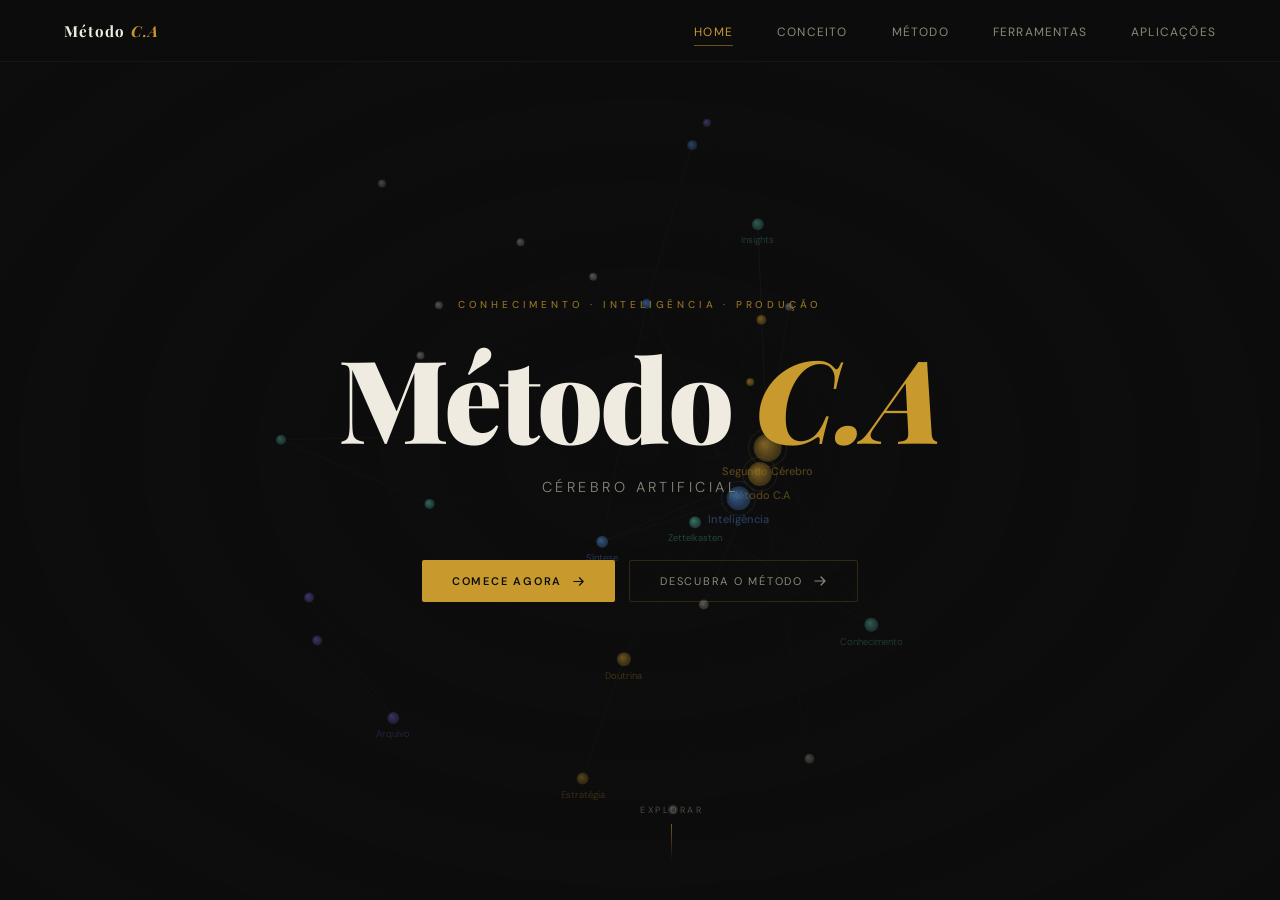
==== commit 43839f2a: "security: move Supabase credentials to GitHub Secrets Replace hardcoded SUPABASE_URL and SUPABASE_AN" ====
--- a/index.html
+++ b/index.html
@@ -2739,8 +2739,8 @@
    ⚠️  Substitua SUPABASE_URL e SUPABASE_ANON_KEY
        pelos valores do seu projeto Supabase.
 ════════════════════════════════════════ */
-const SUPABASE_URL      = 'https://ynaeybytorspfsdvikzb.supabase.co';
-const SUPABASE_ANON_KEY = 'eyJhbGciOiJIUzI1NiIsInR5cCI6IkpXVCJ9.eyJpc3MiOiJzdXBhYmFzZSIsInJlZiI6InluYWV5Ynl0b3JzcGZzZHZpa3piIiwicm9sZSI6ImFub24iLCJpYXQiOjE3Nzc1ODMzMzgsImV4cCI6MjA5MzE1OTMzOH0.gXh2Vv2LJlkACb7kqNpEiGhIU0U2wf6Tt_ogtLdKGIk';
+const SUPABASE_URL      = '__SUPABASE_URL__';
+const SUPABASE_ANON_KEY = '__SUPABASE_ANON_KEY__';
 
 /* Supabase REST helpers (sem SDK — puro fetch) */
 async function supabaseInsert(table, row) {
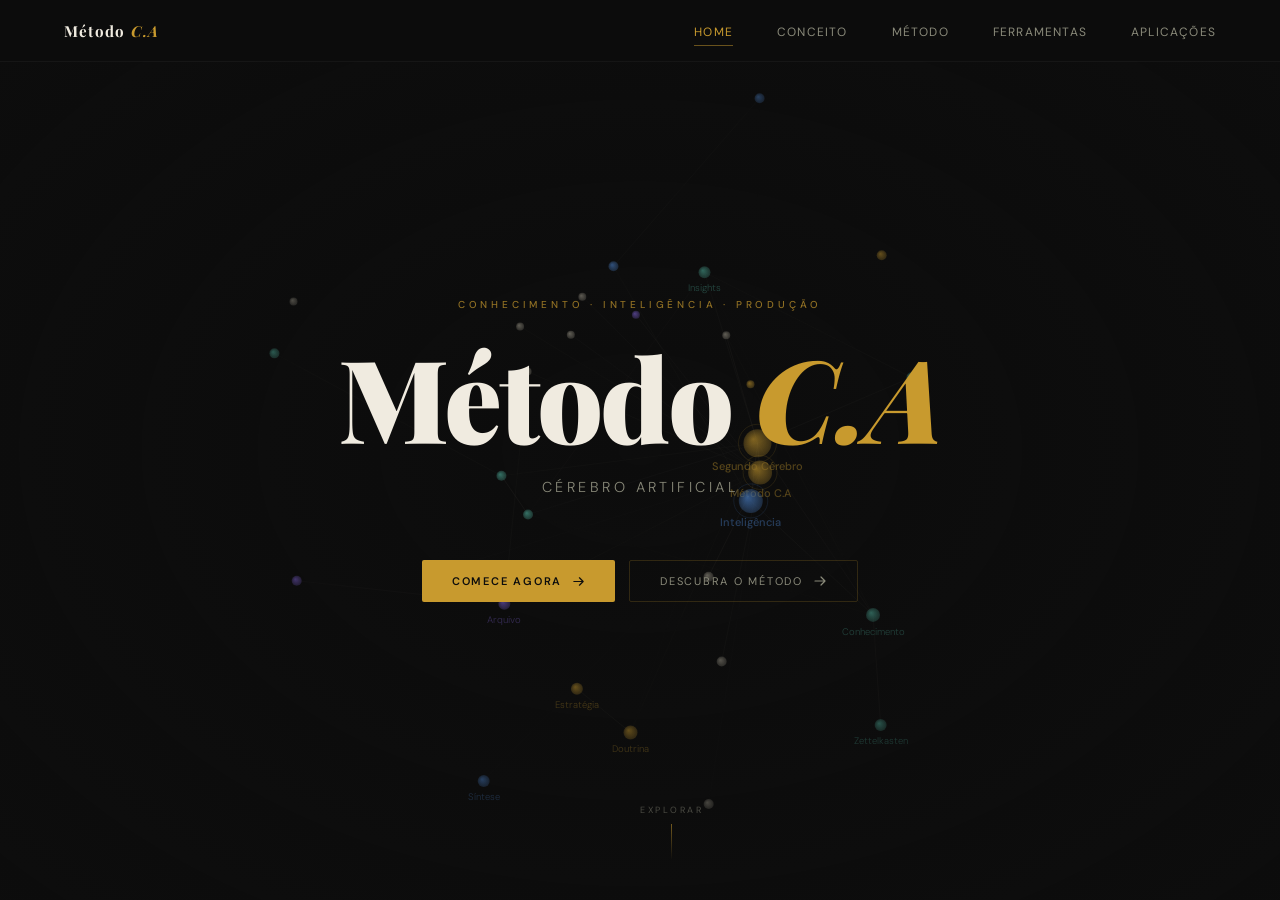
==== commit 48634caf: "fix: apply code review findings (security + correctness) - deploy.yml: replace sed injection with Py" ====
--- a/index.html
+++ b/index.html
@@ -2742,6 +2742,10 @@
 const SUPABASE_URL      = '__SUPABASE_URL__';
 const SUPABASE_ANON_KEY = '__SUPABASE_ANON_KEY__';
 
+if (SUPABASE_URL.startsWith('__') || SUPABASE_ANON_KEY.startsWith('__')) {
+  console.error('[Método CA] Secrets não foram injetados no deploy.');
+}
+
 /* Supabase REST helpers (sem SDK — puro fetch) */
 async function supabaseInsert(table, row) {
   const res = await fetch(`${SUPABASE_URL}/rest/v1/${table}`, {
@@ -2781,8 +2785,11 @@
 /* ════════════════════════════════════════
    FORM SUBMIT
 ════════════════════════════════════════ */
+let _submitting = false;
+
 async function submitCadastro(e) {
   e.preventDefault();
+  if (_submitting) return;
 
   const nome  = document.getElementById('cad-nome').value.trim();
   const tel   = document.getElementById('cad-tel').value.trim();
@@ -2795,11 +2802,11 @@
   const errBox  = document.getElementById('cad-error');
   const errMsg  = document.getElementById('cad-error-msg');
 
-  /* reset */
+  _submitting = true;
+  btn.disabled = true;
   success.classList.remove('visible');
   errBox.classList.remove('visible');
   loading.classList.add('visible');
-  btn.disabled = true;
 
   try {
     /* 1. Salvar lead no Supabase */
@@ -2818,7 +2825,6 @@
     /* 3. Abrir download em nova aba */
     window.open(ebook.url_download, '_blank');
 
-    /* 4. Feedback de sucesso */
     loading.classList.remove('visible');
     success.classList.add('visible');
     document.getElementById('cad-form').reset();
@@ -2829,6 +2835,8 @@
     errBox.classList.add('visible');
     btn.disabled = false;
     console.error('[Método CA] Erro no cadastro:', err);
+  } finally {
+    _submitting = false;
   }
 }
 
@@ -2878,7 +2886,7 @@
 }
 
 function scrollToBlock(idx) {
-  const block = document.querySelector('[data-block="' + idx + '"]');
+  const block = document.querySelector('[data-block="' + parseInt(idx, 10) + '"]');
   const scroller = document.getElementById('conceito-scroll');
   if (block && scroller) {
     scroller.scrollTo({ top: block.offsetTop - 80, behavior: 'smooth' });
@@ -2912,7 +2920,7 @@
 }
 
 function scrollToPhase(idx) {
-  const block    = document.querySelector('[data-phase="' + idx + '"]');
+  const block    = document.querySelector('[data-phase="' + parseInt(idx, 10) + '"]');
   const scroller = document.getElementById('metodo-scroll');
   if (block && scroller) {
     scroller.scrollTo({ top: block.offsetTop - 80, behavior: 'smooth' });
@@ -2947,7 +2955,7 @@
 }
 
 function scrollToFerr(idx) {
-  const block    = document.querySelector('[data-ferr="' + idx + '"]');
+  const block    = document.querySelector('[data-ferr="' + parseInt(idx, 10) + '"]');
   const scroller = document.getElementById('ferr-scroll');
   if (block && scroller) scroller.scrollTo({ top: block.offsetTop - 80, behavior: 'smooth' });
 }
@@ -2979,7 +2987,7 @@
 }
 
 function scrollToAplic(idx) {
-  const block    = document.querySelector('[data-aplic="' + idx + '"]');
+  const block    = document.querySelector('[data-aplic="' + parseInt(idx, 10) + '"]');
   const scroller = document.getElementById('aplic-scroll');
   if (block && scroller) scroller.scrollTo({ top: block.offsetTop - 80, behavior: 'smooth' });
 }
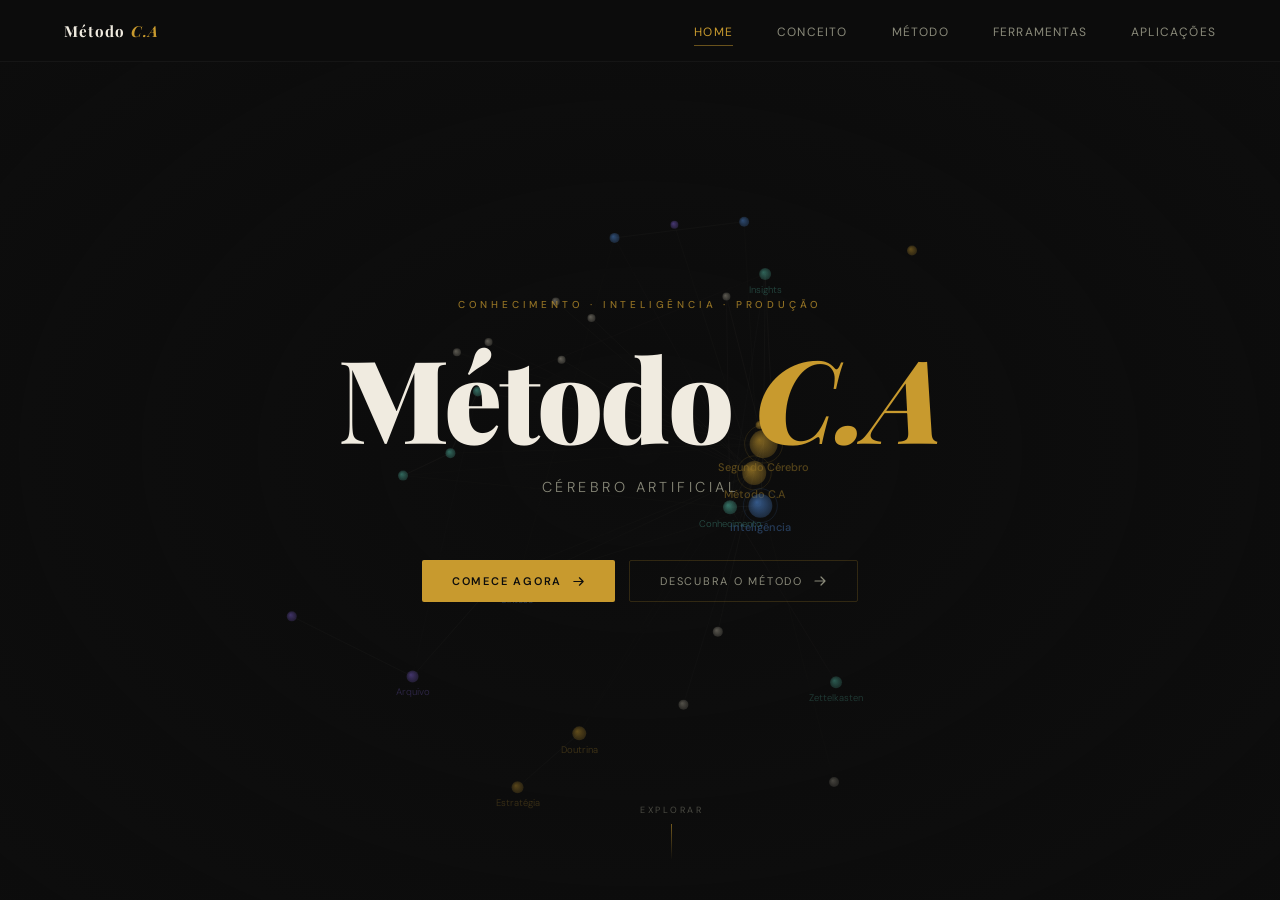
==== commit a0a7b113: "refactor: apply remaining code review fixes - index.html: add aria-hidden="true" to decorative graph" ====
--- a/index.html
+++ b/index.html
@@ -1659,7 +1659,7 @@
 <body>
 
 <!-- GLOBAL GRAPH CANVAS -->
-<canvas id="graph-canvas"></canvas>
+<canvas id="graph-canvas" aria-hidden="true"></canvas>
 
 <!-- NAV -->
 <nav>
@@ -2843,6 +2843,14 @@
 /* ════════════════════════════════════════
    ROUTER
 ════════════════════════════════════════ */
+const _pageConfigs = {
+  conceito:    { scrollId: 'conceito-scroll', blockSel: '.concept-block', ctaSel: '.conceito-cta',    itemSel: '.prog-item', dataAttr: 'block', threshold: 0.25 },
+  metodo:      { scrollId: 'metodo-scroll',   blockSel: '.phase-block',   ctaSel: '.metodo-cta',      itemSel: '.mt-item',   dataAttr: 'phase', threshold: 0.2  },
+  ferramentas: { scrollId: 'ferr-scroll',     blockSel: '.ferr-block',    ctaSel: '.ferr-cta',        itemSel: '.fi-item',   dataAttr: 'ferr',  threshold: 0.2  },
+  aplicacoes:  { scrollId: 'aplic-scroll',    blockSel: '.aplic-block',   ctaSel: '.aplic-cta-final', itemSel: '.ai-item',   dataAttr: 'aplic', threshold: 0.2  },
+};
+const _observers = {};
+
 function goTo(pageId) {
   document.querySelectorAll('.page').forEach(p => p.classList.remove('active'));
   document.querySelectorAll('.nav-links a').forEach(a => a.classList.remove('active'));
@@ -2850,147 +2858,52 @@
   const link = document.getElementById('nav-' + pageId);
   if (page) page.classList.add('active');
   if (link) link.classList.add('active');
-  if (pageId === 'conceito') initConceitoObserver();
-  if (pageId === 'metodo')   initMetodoObserver();
-  if (pageId === 'ferramentas') initFerrObserver();
-  if (pageId === 'aplicacoes')  initAplicObserver();
+  if (_pageConfigs[pageId]) initPageObserver(_pageConfigs[pageId]);
 }
 
 /* set home active on load */
 document.getElementById('page-home').classList.add('active');
 
 /* ════════════════════════════════════════
-   CONCEITO — scroll observer
+   SCROLL OBSERVER — generic factory
 ════════════════════════════════════════ */
-function initConceitoObserver() {
-  const scroller = document.getElementById('conceito-scroll');
-  const blocks   = document.querySelectorAll('.concept-block');
-  const cta      = document.querySelector('.conceito-cta');
-  const items    = document.querySelectorAll('.prog-item');
+function initPageObserver({ scrollId, blockSel, ctaSel, itemSel, dataAttr, threshold }) {
+  if (_observers[scrollId]) _observers[scrollId].disconnect();
+
+  const scroller = document.getElementById(scrollId);
+  const blocks   = document.querySelectorAll(blockSel);
+  const cta      = ctaSel ? document.querySelector(ctaSel) : null;
+  const items    = document.querySelectorAll(itemSel);
 
   const io = new IntersectionObserver(entries => {
     entries.forEach(entry => {
       if (entry.isIntersecting) {
         entry.target.classList.add('visible');
-        const idx = entry.target.dataset.block;
+        const idx = entry.target.dataset[dataAttr];
         if (idx !== undefined) {
           items.forEach(i => i.classList.remove('active'));
           if (items[idx]) items[idx].classList.add('active');
         }
       }
     });
-  }, { root: scroller, threshold: 0.25 });
+  }, { root: scroller, threshold });
 
   blocks.forEach(b => io.observe(b));
   if (cta) io.observe(cta);
-}
-
-function scrollToBlock(idx) {
-  const block = document.querySelector('[data-block="' + parseInt(idx, 10) + '"]');
-  const scroller = document.getElementById('conceito-scroll');
-  if (block && scroller) {
-    scroller.scrollTo({ top: block.offsetTop - 80, behavior: 'smooth' });
-  }
-}
-
-/* ════════════════════════════════════════
-   MÉTODO — scroll observer
-════════════════════════════════════════ */
-function initMetodoObserver() {
-  const scroller = document.getElementById('metodo-scroll');
-  const phases   = document.querySelectorAll('.phase-block');
-  const cta      = document.querySelector('.metodo-cta');
-  const items    = document.querySelectorAll('.mt-item');
-
-  const io = new IntersectionObserver(entries => {
-    entries.forEach(entry => {
-      if (entry.isIntersecting) {
-        entry.target.classList.add('visible');
-        const idx = entry.target.dataset.phase;
-        if (idx !== undefined) {
-          items.forEach(i => i.classList.remove('active'));
-          if (items[idx]) items[idx].classList.add('active');
-        }
-      }
-    });
-  }, { root: scroller, threshold: 0.2 });
-
-  phases.forEach(b => io.observe(b));
-  if (cta) io.observe(cta);
-}
-
-function scrollToPhase(idx) {
-  const block    = document.querySelector('[data-phase="' + parseInt(idx, 10) + '"]');
-  const scroller = document.getElementById('metodo-scroll');
-  if (block && scroller) {
-    scroller.scrollTo({ top: block.offsetTop - 80, behavior: 'smooth' });
-  }
-}
-
-
-/* ════════════════════════════════════════
-   FERRAMENTAS — scroll observer
-════════════════════════════════════════ */
-function initFerrObserver() {
-  const scroller = document.getElementById('ferr-scroll');
-  const blocks   = document.querySelectorAll('.ferr-block');
-  const cta      = document.querySelector('.ferr-cta');
-  const items    = document.querySelectorAll('.fi-item');
-
-  const io = new IntersectionObserver(entries => {
-    entries.forEach(entry => {
-      if (entry.isIntersecting) {
-        entry.target.classList.add('visible');
-        const idx = entry.target.dataset.ferr;
-        if (idx !== undefined) {
-          items.forEach(i => i.classList.remove('active'));
-          if (items[idx]) items[idx].classList.add('active');
-        }
-      }
-    });
-  }, { root: scroller, threshold: 0.2 });
-
-  blocks.forEach(b => io.observe(b));
-  if (cta) io.observe(cta);
-}
-
-function scrollToFerr(idx) {
-  const block    = document.querySelector('[data-ferr="' + parseInt(idx, 10) + '"]');
-  const scroller = document.getElementById('ferr-scroll');
-  if (block && scroller) scroller.scrollTo({ top: block.offsetTop - 80, behavior: 'smooth' });
-}
-
-/* ════════════════════════════════════════
-   APLICAÇÕES — scroll observer
-════════════════════════════════════════ */
-function initAplicObserver() {
-  const scroller = document.getElementById('aplic-scroll');
-  const blocks   = document.querySelectorAll('.aplic-block');
-  const cta      = document.querySelector('.aplic-cta-final');
-  const items    = document.querySelectorAll('.ai-item');
-
-  const io = new IntersectionObserver(entries => {
-    entries.forEach(entry => {
-      if (entry.isIntersecting) {
-        entry.target.classList.add('visible');
-        const idx = entry.target.dataset.aplic;
-        if (idx !== undefined) {
-          items.forEach(i => i.classList.remove('active'));
-          if (items[idx]) items[idx].classList.add('active');
-        }
-      }
-    });
-  }, { root: scroller, threshold: 0.2 });
-
-  blocks.forEach(b => io.observe(b));
-  if (cta) io.observe(cta);
-}
-
-function scrollToAplic(idx) {
-  const block    = document.querySelector('[data-aplic="' + parseInt(idx, 10) + '"]');
-  const scroller = document.getElementById('aplic-scroll');
-  if (block && scroller) scroller.scrollTo({ top: block.offsetTop - 80, behavior: 'smooth' });
-}
+  _observers[scrollId] = io;
+}
+
+function scrollToSection(scrollId, dataAttr, idx) {
+  const n      = parseInt(idx, 10);
+  const block  = document.querySelector('[data-' + dataAttr + '="' + n + '"]');
+  const scroll = document.getElementById(scrollId);
+  if (block && scroll) scroll.scrollTo({ top: block.offsetTop - 80, behavior: 'smooth' });
+}
+
+function scrollToBlock(idx) { scrollToSection('conceito-scroll', 'block', idx); }
+function scrollToPhase(idx) { scrollToSection('metodo-scroll',   'phase', idx); }
+function scrollToFerr(idx)  { scrollToSection('ferr-scroll',     'ferr',  idx); }
+function scrollToAplic(idx) { scrollToSection('aplic-scroll',    'aplic', idx); }
 
 /* ════════════════════════════════════════
    GLOBAL GRAPH CANVAS
@@ -3005,53 +2918,90 @@
   const B = 'rgba(80,140,220,';
   const M = 'rgba(160,155,140,';
 
+  /* Node index map — edit DEFS and LINKS together */
+  const N = {
+    SC:  0,  /* Segundo Cérebro */
+    MC:  1,  /* Método C.A      */
+    INT: 2,  /* Inteligência    */
+    CON: 3,  /* Conhecimento    */
+    ZK:  4,  /* Zettelkasten    */
+    CAP: 5,  /* Capturar        */
+    ORG: 6,  /* Organizar       */
+    AMP: 7,  /* Amplificar      */
+    DOT: 8,  /* Doutrina        */
+    EST: 9,  /* Estratégia      */
+    SIN: 10, /* Síntese         */
+    ARQ: 11, /* Arquivo         */
+    CNX: 12, /* Conexões        */
+    GRF: 13, /* Grafo           */
+    LEI: 14, /* Leitura         */
+    MEM: 15, /* Memória         */
+    PRD: 16, /* Produção        */
+    CTX: 17, /* Contexto        */
+    NOT: 18, /* Notas           */
+    TAG: 19, /* Tags            */
+    PES: 20, /* Pesquisa        */
+    REF: 21, /* Referências     */
+    ANL: 22, /* Análise         */
+    REV: 23, /* Revisão         */
+    PRM: 24, /* Prompts         */
+    INS: 25, /* Insights        */
+    DEC: 26, /* Decisão         */
+    IDE: 27, /* Ideia           */
+    ARG: 28, /* Argumento       */
+    PAD: 29, /* Padrão          */
+  };
+
   const DEFS = [
-    { label: 'Segundo Cérebro', c: G, r: 12, hub: true },
-    { label: 'Método C.A',      c: G, r: 10, hub: true },
-    { label: 'Inteligência',    c: B, r: 10, hub: true },
-    { label: 'Conhecimento',    c: T, r: 7  },
-    { label: 'Zettelkasten',    c: T, r: 6  },
-    { label: 'Capturar',        c: M, r: 5  },
-    { label: 'Organizar',       c: M, r: 5  },
-    { label: 'Amplificar',      c: M, r: 5  },
-    { label: 'Doutrina',        c: G, r: 7  },
-    { label: 'Estratégia',      c: G, r: 6  },
-    { label: 'Síntese',         c: B, r: 6  },
-    { label: 'Arquivo',         c: P, r: 6  },
-    { label: 'Conexões',        c: P, r: 5  },
-    { label: 'Grafo',           c: P, r: 5  },
-    { label: 'Leitura',         c: T, r: 5  },
-    { label: 'Memória',         c: T, r: 5  },
-    { label: 'Produção',        c: T, r: 5  },
-    { label: 'Contexto',        c: M, r: 4  },
-    { label: 'Notas',           c: M, r: 4  },
-    { label: 'Tags',            c: M, r: 4  },
-    { label: 'Pesquisa',        c: M, r: 4  },
-    { label: 'Referências',     c: M, r: 4  },
-    { label: 'Análise',         c: B, r: 5  },
-    { label: 'Revisão',         c: P, r: 4  },
-    { label: 'Prompts',         c: B, r: 5  },
-    { label: 'Insights',        c: T, r: 6  },
-    { label: 'Decisão',         c: M, r: 4  },
-    { label: 'Ideia',           c: G, r: 5  },
-    { label: 'Argumento',       c: G, r: 4  },
-    { label: 'Padrão',          c: T, r: 5  },
+    { label: 'Segundo Cérebro', c: G, r: 12, hub: true }, /* N.SC  */
+    { label: 'Método C.A',      c: G, r: 10, hub: true }, /* N.MC  */
+    { label: 'Inteligência',    c: B, r: 10, hub: true }, /* N.INT */
+    { label: 'Conhecimento',    c: T, r: 7  },             /* N.CON */
+    { label: 'Zettelkasten',    c: T, r: 6  },             /* N.ZK  */
+    { label: 'Capturar',        c: M, r: 5  },             /* N.CAP */
+    { label: 'Organizar',       c: M, r: 5  },             /* N.ORG */
+    { label: 'Amplificar',      c: M, r: 5  },             /* N.AMP */
+    { label: 'Doutrina',        c: G, r: 7  },             /* N.DOT */
+    { label: 'Estratégia',      c: G, r: 6  },             /* N.EST */
+    { label: 'Síntese',         c: B, r: 6  },             /* N.SIN */
+    { label: 'Arquivo',         c: P, r: 6  },             /* N.ARQ */
+    { label: 'Conexões',        c: P, r: 5  },             /* N.CNX */
+    { label: 'Grafo',           c: P, r: 5  },             /* N.GRF */
+    { label: 'Leitura',         c: T, r: 5  },             /* N.LEI */
+    { label: 'Memória',         c: T, r: 5  },             /* N.MEM */
+    { label: 'Produção',        c: T, r: 5  },             /* N.PRD */
+    { label: 'Contexto',        c: M, r: 4  },             /* N.CTX */
+    { label: 'Notas',           c: M, r: 4  },             /* N.NOT */
+    { label: 'Tags',            c: M, r: 4  },             /* N.TAG */
+    { label: 'Pesquisa',        c: M, r: 4  },             /* N.PES */
+    { label: 'Referências',     c: M, r: 4  },             /* N.REF */
+    { label: 'Análise',         c: B, r: 5  },             /* N.ANL */
+    { label: 'Revisão',         c: P, r: 4  },             /* N.REV */
+    { label: 'Prompts',         c: B, r: 5  },             /* N.PRM */
+    { label: 'Insights',        c: T, r: 6  },             /* N.INS */
+    { label: 'Decisão',         c: M, r: 4  },             /* N.DEC */
+    { label: 'Ideia',           c: G, r: 5  },             /* N.IDE */
+    { label: 'Argumento',       c: G, r: 4  },             /* N.ARG */
+    { label: 'Padrão',          c: T, r: 5  },             /* N.PAD */
   ];
 
+  const { SC,MC,INT,CON,ZK,CAP,ORG,AMP,DOT,EST,SIN,ARQ,CNX,GRF,
+          LEI,MEM,PRD,CTX,NOT,TAG,PES,REF,ANL,REV,PRM,INS,DEC,IDE,ARG,PAD } = N;
+
   const LINKS = [
-    [0,1],[0,2],[0,3],[0,8],[0,14],[0,15],[0,16],[0,25],[0,29],
-    [1,11],[1,12],[1,13],[1,5],[1,6],[1,7],[1,23],[1,18],[1,19],[1,20],[1,21],
-    [2,10],[2,22],[2,24],[2,3],
-    [3,4],[3,14],[3,25],
-    [8,9],[8,27],[8,28],
-    [10,22],[10,1],
-    [11,12],[11,13],[11,18],
-    [4,18],[4,19],
-    [14,15],[15,16],[16,27],
-    [25,29],[25,16],[25,14],
-    [22,24],[24,10],
-    [17,1],[17,0],
-    [26,0],[26,3],
+    [SC,MC],[SC,INT],[SC,CON],[SC,DOT],[SC,LEI],[SC,MEM],[SC,PRD],[SC,INS],[SC,PAD],
+    [MC,ARQ],[MC,CNX],[MC,GRF],[MC,CAP],[MC,ORG],[MC,AMP],[MC,REV],[MC,NOT],[MC,TAG],[MC,PES],[MC,REF],
+    [INT,SIN],[INT,ANL],[INT,PRM],[INT,CON],
+    [CON,ZK],[CON,LEI],[CON,INS],
+    [DOT,EST],[DOT,IDE],[DOT,ARG],
+    [SIN,ANL],[SIN,MC],
+    [ARQ,CNX],[ARQ,GRF],[ARQ,NOT],
+    [ZK,NOT],[ZK,TAG],
+    [LEI,MEM],[MEM,PRD],[PRD,IDE],
+    [INS,PAD],[INS,PRD],[INS,LEI],
+    [ANL,PRM],[PRM,SIN],
+    [CTX,MC],[CTX,SC],
+    [DEC,SC],[DEC,CON],
   ];
 
   let W, H, nodes = [];
@@ -3084,14 +3034,21 @@
   }
 
   let ai = 0;
-  setInterval(() => {
-    if (nodes[ai]) nodes[ai].glow = false;
-    ai = Math.floor(Math.random() * nodes.length);
-    if (nodes[ai]) { nodes[ai].glow = true; nodes[ai].pulse = 1; }
-  }, 1400);
+  let glowAccum = 0;
 
   let t = 0;
-  function tick() {
+  function tick(now) {
+    const dt = now - (tick._last || now);
+    tick._last = now;
+
+    glowAccum += dt;
+    if (glowAccum >= 1400) {
+      glowAccum = 0;
+      if (nodes[ai]) nodes[ai].glow = false;
+      ai = Math.floor(Math.random() * nodes.length);
+      if (nodes[ai]) { nodes[ai].glow = true; nodes[ai].pulse = 1; }
+    }
+
     ctx.clearRect(0, 0, W, H);
     t += 0.008;
 
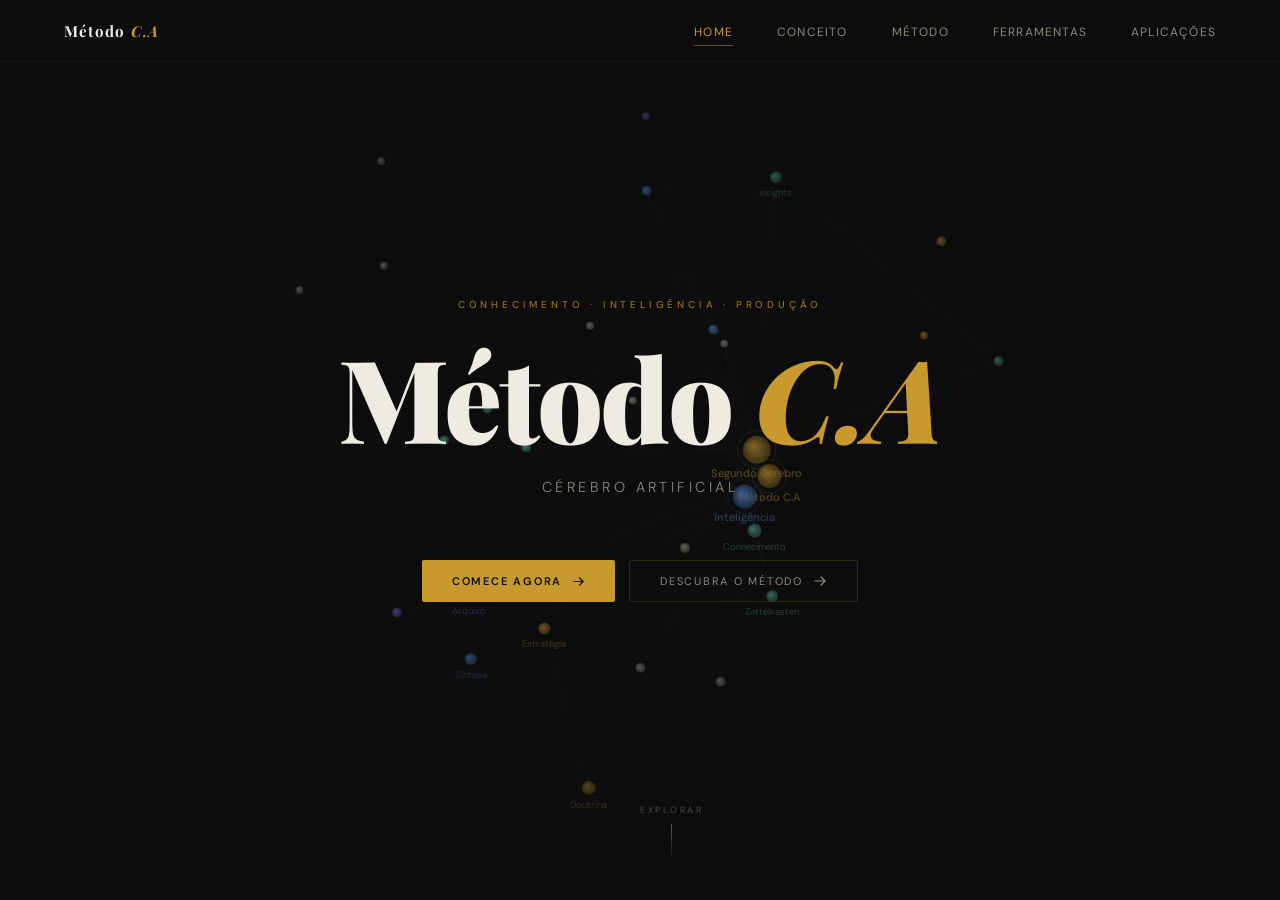
==== commit bbc4a8db: "fix: restore graph glow connections broken by RAF refactor When tick() was called manually on init (" ====
--- a/index.html
+++ b/index.html
@@ -3037,8 +3037,8 @@
   let glowAccum = 0;
 
   let t = 0;
-  function tick(now) {
-    const dt = now - (tick._last || now);
+  function tick(now = performance.now()) {
+    const dt = now - (tick._last ?? now);
     tick._last = now;
 
     glowAccum += dt;
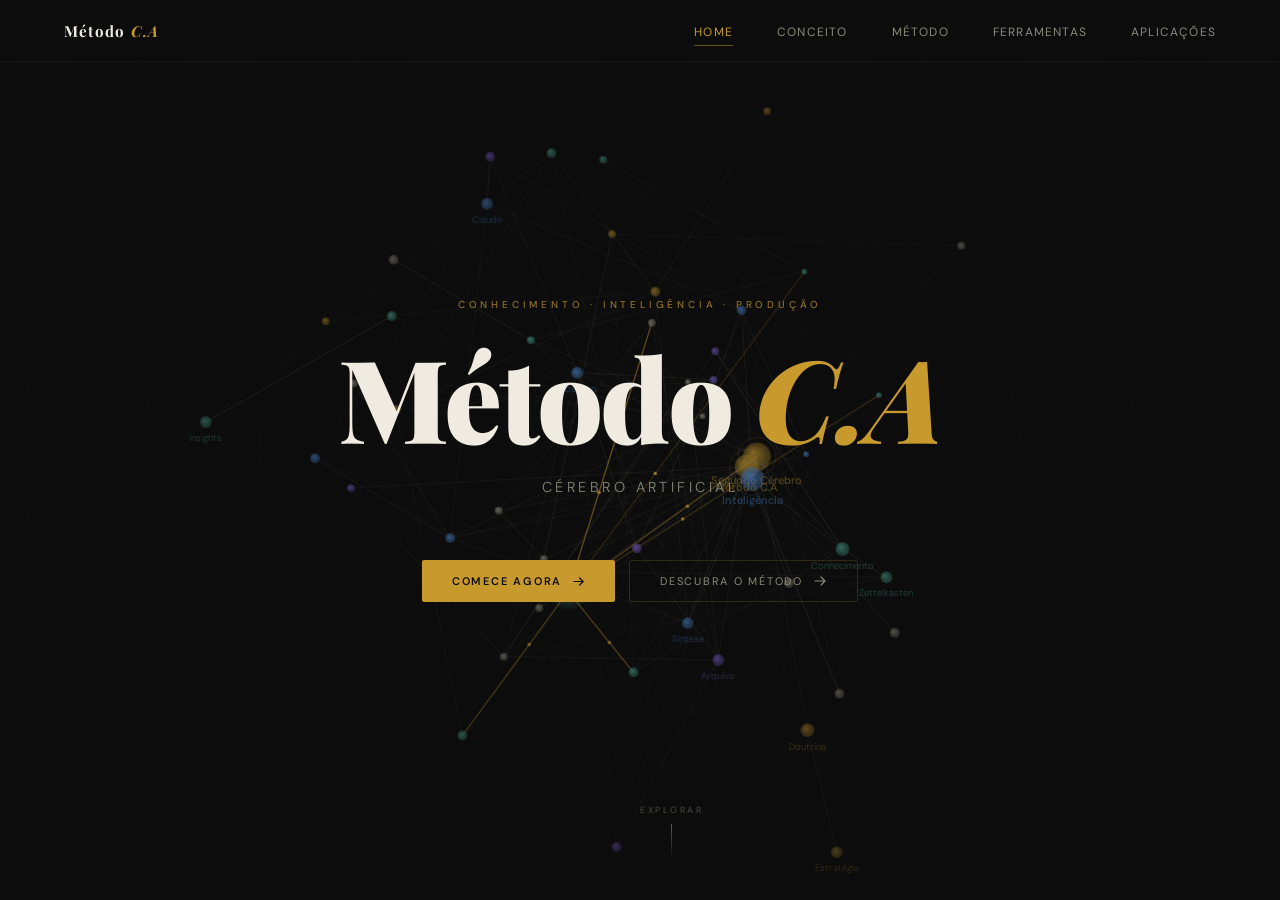
==== commit a4c2d7f7: "feat: expand graph to 50 nodes with denser connections and improved visibility - Grows node count fr" ====
--- a/index.html
+++ b/index.html
@@ -2950,6 +2950,26 @@
     IDE: 27, /* Ideia           */
     ARG: 28, /* Argumento       */
     PAD: 29, /* Padrão          */
+    STR: 30, /* Estrutura       */
+    FLX: 31, /* Fluxo           */
+    OBS: 32, /* Obsidian        */
+    CLA: 33, /* Claude          */
+    ITG: 34, /* Integração      */
+    CRI: 35, /* Criatividade    */
+    APR: 36, /* Aprendizado     */
+    CUR: 37, /* Curadoria       */
+    RCP: 38, /* Recuperação     */
+    ESC: 39, /* Escrita         */
+    TES: 40, /* Tese            */
+    AUT: 41, /* Automação       */
+    MET: 42, /* Metadados       */
+    VIN: 43, /* Vínculo         */
+    FOC: 44, /* Foco            */
+    ONT: 45, /* Ontologia       */
+    VOC: 46, /* Vocabulário     */
+    REP: 47, /* Repetição       */
+    FBK: 48, /* Feedback        */
+    ITR: 49, /* Iteração        */
   };
 
   const DEFS = [
@@ -2983,25 +3003,85 @@
     { label: 'Ideia',           c: G, r: 5  },             /* N.IDE */
     { label: 'Argumento',       c: G, r: 4  },             /* N.ARG */
     { label: 'Padrão',          c: T, r: 5  },             /* N.PAD */
+    { label: 'Estrutura',       c: M, r: 5  },             /* N.STR */
+    { label: 'Fluxo',           c: T, r: 4  },             /* N.FLX */
+    { label: 'Obsidian',        c: B, r: 6  },             /* N.OBS */
+    { label: 'Claude',          c: B, r: 6  },             /* N.CLA */
+    { label: 'Integração',      c: P, r: 5  },             /* N.ITG */
+    { label: 'Criatividade',    c: T, r: 5  },             /* N.CRI */
+    { label: 'Aprendizado',     c: T, r: 4  },             /* N.APR */
+    { label: 'Curadoria',       c: G, r: 4  },             /* N.CUR */
+    { label: 'Recuperação',     c: M, r: 4  },             /* N.RCP */
+    { label: 'Escrita',         c: G, r: 5  },             /* N.ESC */
+    { label: 'Tese',            c: G, r: 4  },             /* N.TES */
+    { label: 'Automação',       c: B, r: 5  },             /* N.AUT */
+    { label: 'Metadados',       c: M, r: 3  },             /* N.MET */
+    { label: 'Vínculo',         c: P, r: 4  },             /* N.VIN */
+    { label: 'Foco',            c: T, r: 3  },             /* N.FOC */
+    { label: 'Ontologia',       c: P, r: 4  },             /* N.ONT */
+    { label: 'Vocabulário',     c: M, r: 4  },             /* N.VOC */
+    { label: 'Repetição',       c: T, r: 3  },             /* N.REP */
+    { label: 'Feedback',        c: M, r: 3  },             /* N.FBK */
+    { label: 'Iteração',        c: B, r: 3  },             /* N.ITR */
   ];
 
   const { SC,MC,INT,CON,ZK,CAP,ORG,AMP,DOT,EST,SIN,ARQ,CNX,GRF,
-          LEI,MEM,PRD,CTX,NOT,TAG,PES,REF,ANL,REV,PRM,INS,DEC,IDE,ARG,PAD } = N;
+          LEI,MEM,PRD,CTX,NOT,TAG,PES,REF,ANL,REV,PRM,INS,DEC,IDE,ARG,PAD,
+          STR,FLX,OBS,CLA,ITG,CRI,APR,CUR,RCP,ESC,TES,AUT,MET,VIN,FOC,ONT,VOC,REP,FBK,ITR } = N;
 
   const LINKS = [
-    [SC,MC],[SC,INT],[SC,CON],[SC,DOT],[SC,LEI],[SC,MEM],[SC,PRD],[SC,INS],[SC,PAD],
-    [MC,ARQ],[MC,CNX],[MC,GRF],[MC,CAP],[MC,ORG],[MC,AMP],[MC,REV],[MC,NOT],[MC,TAG],[MC,PES],[MC,REF],
-    [INT,SIN],[INT,ANL],[INT,PRM],[INT,CON],
-    [CON,ZK],[CON,LEI],[CON,INS],
-    [DOT,EST],[DOT,IDE],[DOT,ARG],
+    /* hubs principais */
+    [SC,MC],[SC,INT],[SC,CON],[SC,DOT],[SC,LEI],[SC,MEM],[SC,PRD],[SC,INS],[SC,PAD],[SC,OBS],[SC,CLA],
+    [MC,ARQ],[MC,CNX],[MC,GRF],[MC,CAP],[MC,ORG],[MC,AMP],[MC,REV],[MC,NOT],[MC,TAG],[MC,PES],[MC,REF],[MC,STR],
+    [INT,SIN],[INT,ANL],[INT,PRM],[INT,CON],[INT,CLA],[INT,AUT],
+    /* conhecimento e aprendizado */
+    [CON,ZK],[CON,LEI],[CON,INS],[CON,APR],[CON,ONT],
+    [LEI,MEM],[LEI,APR],[LEI,REP],[LEI,CUR],
+    [MEM,PRD],[MEM,REP],[MEM,FOC],[MEM,RCP],
+    [ZK,NOT],[ZK,TAG],[ZK,ONT],
+    [APR,REP],[APR,FOC],
+    /* produção intelectual */
+    [PRD,IDE],[PRD,ESC],[PRD,FBK],[PRD,ITR],
+    [INS,PAD],[INS,PRD],[INS,LEI],[INS,CRI],
+    [IDE,CRI],[IDE,ESC],[IDE,VIN],
+    [ESC,ARG],[ESC,SIN],[ESC,TES],
+    [ARG,DOT],[ARG,TES],
     [SIN,ANL],[SIN,MC],
-    [ARQ,CNX],[ARQ,GRF],[ARQ,NOT],
-    [ZK,NOT],[ZK,TAG],
-    [LEI,MEM],[MEM,PRD],[PRD,IDE],
-    [INS,PAD],[INS,PRD],[INS,LEI],
-    [ANL,PRM],[PRM,SIN],
-    [CTX,MC],[CTX,SC],
+    [TES,DOT],[TES,ANL],
+    /* ferramentas */
+    [OBS,ARQ],[OBS,CNX],[OBS,GRF],[OBS,NOT],[OBS,ITG],[OBS,VIN],
+    [CLA,PRM],[CLA,ANL],[CLA,AUT],[CLA,ITG],
+    [ITG,AUT],[ITG,MC],
+    [ARQ,CNX],[ARQ,GRF],[ARQ,NOT],[ARQ,RCP],[ARQ,MET],
+    /* organização e estrutura */
+    [STR,CAP],[STR,FLX],[STR,VOC],
+    [CAP,FLX],[CAP,CUR],[CAP,MET],
+    [NOT,MET],[NOT,TAG],[NOT,VOC],
+    [TAG,ONT],[TAG,MET],
+    [CTX,MC],[CTX,SC],[CTX,FOC],
+    [FOC,FLX],[FOC,PRD],
+    [FLX,ITR],[ORG,STR],[ORG,FLX],
+    /* doutrina e jurídico */
+    [DOT,EST],[DOT,IDE],[DOT,RCP],
+    [EST,DEC],
+    /* ia e automação */
+    [AUT,PRM],[AUT,FBK],[AUT,ITR],
+    [PRM,SIN],[PRM,ANL],
+    [ANL,FBK],[ANL,DEC],[ANL,ITR],
+    [AMP,CLA],[AMP,AUT],[AMP,INT],
+    /* outros */
+    [REF,PES],[REF,CUR],
+    [PES,RCP],[RCP,MEM],
     [DEC,SC],[DEC,CON],
+    [CRI,INS],[CRI,CNX],[CRI,ESC],
+    [CUR,VOC],[CUR,REF],
+    [REP,NOT],
+    [FBK,DEC],
+    [VIN,CNX],[VIN,GRF],
+    [ONT,CON],
+    [VOC,MC],
+    [PAD,INS],[PAD,CON],
+    [REV,MC],[REV,NOT],
   ];
 
   let W, H, nodes = [];
@@ -3016,7 +3096,7 @@
     const cx = W / 2, cy = H / 2;
     nodes = DEFS.map((d, i) => {
       const angle  = (i / DEFS.length) * Math.PI * 2;
-      const orbit  = d.hub ? 120 : 95 + Math.random() * 290;
+      const orbit  = d.hub ? 120 : 80 + Math.random() * 340;
       const jitter = d.hub ? 0 : (Math.random() - 0.5) * 70;
       return {
         ...d,
@@ -3042,7 +3122,7 @@
     tick._last = now;
 
     glowAccum += dt;
-    if (glowAccum >= 1400) {
+    if (glowAccum >= 1000) {
       glowAccum = 0;
       if (nodes[ai]) nodes[ai].glow = false;
       ai = Math.floor(Math.random() * nodes.length);
@@ -3077,13 +3157,13 @@
       const ax = na.x + na.ox, ay = na.y + na.oy;
       const bx = nb.x + nb.ox, by = nb.y + nb.oy;
       const dist  = Math.hypot(bx - ax, by - ay);
-      const alpha = Math.max(0, 1 - dist / 440);
+      const alpha = Math.max(0, 1 - dist / 600);
       const hot   = na.glow || nb.glow;
 
       ctx.beginPath();
       ctx.moveTo(ax, ay); ctx.lineTo(bx, by);
-      ctx.strokeStyle = hot ? G + (alpha * 0.68) + ')' : M + (alpha * 0.18) + ')';
-      ctx.lineWidth   = hot ? 1.1 : 0.5;
+      ctx.strokeStyle = hot ? G + (alpha * 0.72) + ')' : M + (alpha * 0.28) + ')';
+      ctx.lineWidth   = hot ? 1.3 : 0.65;
       ctx.stroke();
 
       if (hot && alpha > 0.28) {
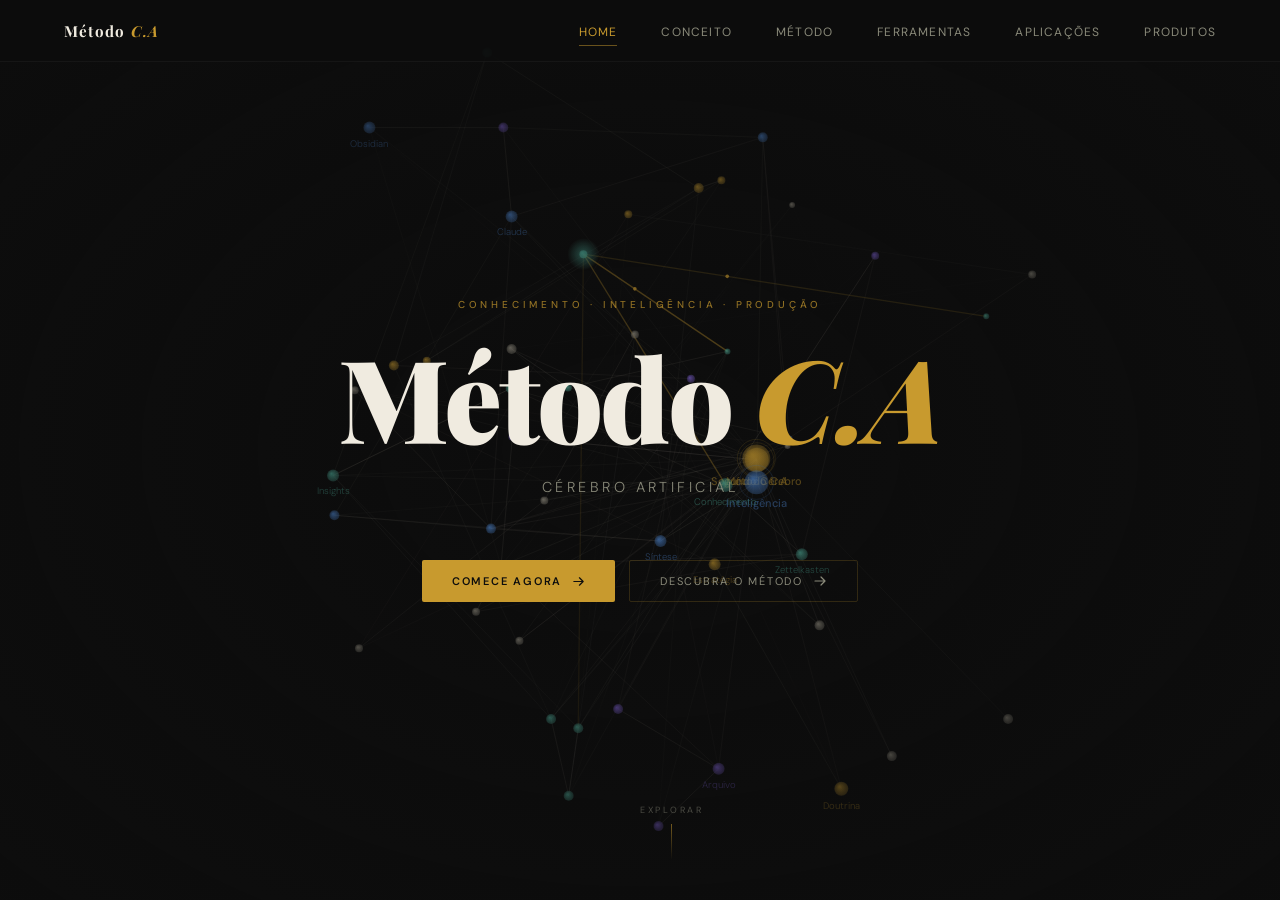
==== commit 3838ff32: "feat: add Produtos page with progressive value-ladder chart - New /produtos/ page renders a six-step" ====
--- a/index.html
+++ b/index.html
@@ -4,1696 +4,45 @@
 <meta charset="UTF-8">
 <meta name="viewport" content="width=device-width, initial-scale=1.0">
 <title>Método C.A — Cérebro Artificial</title>
+<meta name="description" content="O Método C.A é um sistema de Cérebro Artificial — extensão cognitiva para profissionais do conhecimento capturarem, organizarem e amplificarem o que sabem.">
+<link rel="canonical" href="https://ca.franklingmendes.com/">
 <link href="https://fonts.googleapis.com/css2?family=Playfair+Display:ital,wght@0,700;0,900;1,700&family=DM+Sans:wght@300;400;500;600&display=swap" rel="stylesheet">
-<style>
-*, *::before, *::after { margin: 0; padding: 0; box-sizing: border-box; }
+<link rel="stylesheet" href="/assets/styles.css">
+</head>
+<body data-page="home">
 
-:root {
-  --gold:       #C89A2E;
-  --gold-light: #E8B84B;
-  --gold-dim:   rgba(200,154,46,0.12);
-  --dark:       #0D0D0D;
-  --dark-2:     #141414;
-  --dark-3:     #1C1C1C;
-  --light:      #F0EBE0;
-  --muted:      #8A8A7A;
-  --muted-2:    #5A5A50;
-  --border:     rgba(255,255,255,0.06);
-}
-
-html, body {
-  width: 100%; height: 100%;
-  font-family: 'DM Sans', sans-serif;
-  background: var(--dark);
-  color: var(--light);
-  overflow: hidden;
-}
-
-/* ═══════════════════════════════════════
-   GLOBAL GRAPH CANVAS (fixed, all pages)
-═══════════════════════════════════════ */
-#graph-canvas {
-  position: fixed;
-  inset: 0;
-  width: 100%; height: 100%;
-  z-index: 0;
-  pointer-events: none;
-}
-
-/* ═══════════════════════════════════════
-   ROUTER
-═══════════════════════════════════════ */
-.page {
-  display: none;
-  position: fixed;
-  inset: 0;
-  z-index: 1;
-  overflow-y: auto;
-  overflow-x: hidden;
-}
-.page.active { display: block; }
-
-/* ═══════════════════════════════════════
-   NAV
-═══════════════════════════════════════ */
-nav {
-  position: fixed;
-  top: 0; left: 0; right: 0;
-  z-index: 300;
-  padding: 1.25rem 4rem;
-  display: flex;
-  justify-content: space-between;
-  align-items: center;
-  background: rgba(13,13,13,0.72);
-  backdrop-filter: blur(18px);
-  border-bottom: 1px solid rgba(255,255,255,0.04);
-}
-
-.nav-logo {
-  font-family: 'Playfair Display', serif;
-  font-size: 0.95rem;
-  color: var(--light);
-  font-weight: 700;
-  letter-spacing: 0.08em;
-  cursor: pointer;
-  user-select: none;
-}
-.nav-logo em { color: var(--gold); font-style: italic; }
-
-.nav-links {
-  display: flex;
-  gap: 2.75rem;
-  list-style: none;
-}
-
-.nav-links a {
-  font-size: 12px;
-  color: var(--muted);
-  text-decoration: none;
-  letter-spacing: 0.1em;
-  text-transform: uppercase;
-  cursor: pointer;
-  transition: color 0.2s;
-  user-select: none;
-  position: relative;
-  padding-bottom: 4px;
-}
-.nav-links a:hover { color: var(--light); }
-.nav-links a.active { color: var(--gold); }
-.nav-links a.active::after {
-  content: '';
-  position: absolute;
-  bottom: -2px; left: 0; right: 0;
-  height: 1px;
-  background: var(--gold);
-  opacity: 0.5;
-}
-
-/* ═══════════════════════════════════════
-   PAGE — HOME
-═══════════════════════════════════════ */
-#page-home {
-  display: none;
-}
-#page-home.active {
-  display: flex;
-  align-items: center;
-  justify-content: center;
-}
-
-#page-home::before {
-  content: '';
-  position: fixed;
-  inset: 0;
-  background: radial-gradient(ellipse at center, rgba(13,13,13,0.22) 0%, rgba(13,13,13,0.8) 100%);
-  z-index: 1;
-  pointer-events: none;
-}
-
-.home-content {
-  position: relative;
-  z-index: 2;
-  text-align: center;
-  user-select: none;
-  animation: fadeUp 1.4s ease both;
-}
-
-.home-eyebrow {
-  font-size: 10px;
-  font-weight: 500;
-  letter-spacing: 0.38em;
-  text-transform: uppercase;
-  color: var(--gold);
-  margin-bottom: 1.75rem;
-  opacity: 0.7;
-}
-
-.home-title {
-  font-family: 'Playfair Display', serif;
-  font-size: clamp(3.5rem, 9vw, 7.5rem);
-  font-weight: 900;
-  line-height: 1.0;
-  color: var(--light);
-  letter-spacing: -0.02em;
-}
-.home-title em { color: var(--gold); font-style: italic; }
-
-.home-tagline {
-  margin-top: 1.5rem;
-  font-size: clamp(0.72rem, 1.3vw, 0.9rem);
-  color: var(--muted);
-  letter-spacing: 0.24em;
-  text-transform: uppercase;
-  font-weight: 300;
-}
-
-.home-enter {
-  margin-top: 4rem;
-  display: inline-flex;
-  align-items: center;
-  gap: 10px;
-  font-size: 11px;
-  color: var(--muted);
-  letter-spacing: 0.16em;
-  text-transform: uppercase;
-  cursor: pointer;
-  border: 1px solid rgba(200,154,46,0.2);
-  padding: 13px 30px;
-  border-radius: 2px;
-  transition: all 0.3s;
-  animation: fadeUp 1.8s 0.5s ease both;
-  opacity: 0;
-}
-.home-enter:hover {
-  color: var(--gold);
-  border-color: rgba(200,154,46,0.5);
-  background: rgba(200,154,46,0.04);
-  letter-spacing: 0.2em;
-}
-.home-enter svg { transition: transform 0.3s; flex-shrink: 0; }
-.home-enter:hover svg { transform: translateX(5px); }
-
-.scroll-hint {
-  position: fixed;
-  bottom: 2.5rem;
-  left: 50%;
-  transform: translateX(-50%);
-  z-index: 2;
-  display: flex;
-  flex-direction: column;
-  align-items: center;
-  gap: 8px;
-  opacity: 0;
-  animation: fadeUp 2s 1.2s ease both;
-}
-.scroll-hint span {
-  font-size: 9px;
-  letter-spacing: 0.3em;
-  text-transform: uppercase;
-  color: var(--muted);
-  opacity: 0.5;
-}
-.scroll-line {
-  width: 1px; height: 36px;
-  background: linear-gradient(to bottom, rgba(200,154,46,0.55), transparent);
-  animation: scrollDrop 2.4s ease-in-out infinite;
-}
-
-/* ═══════════════════════════════════════
-   PAGE — CONCEITO
-═══════════════════════════════════════ */
-#page-conceito {
-  padding-top: 0;
-}
-
-/* dark overlay so text is legible over graph */
-#page-conceito::before {
-  content: '';
-  position: fixed;
-  inset: 0;
-  background: rgba(13,13,13,0.86);
-  z-index: 1;
-  pointer-events: none;
-}
-
-.conceito-wrap {
-  position: relative;
-  z-index: 2;
-  min-height: 100vh;
-  display: grid;
-  grid-template-columns: 1fr 1fr;
-  gap: 0;
-}
-
-/* LEFT COLUMN — sticky header panel */
-.conceito-left {
-  position: sticky;
-  top: 0;
-  height: 100vh;
-  display: flex;
-  flex-direction: column;
-  justify-content: center;
-  padding: 7rem 4rem 4rem 5rem;
-  border-right: 1px solid var(--border);
-}
-
-.conceito-section-label {
-  font-size: 10px;
-  font-weight: 600;
-  letter-spacing: 0.32em;
-  text-transform: uppercase;
-  color: var(--gold);
-  opacity: 0.8;
-  margin-bottom: 2rem;
-}
-
-.conceito-heading {
-  font-family: 'Playfair Display', serif;
-  font-size: clamp(2.4rem, 3.5vw, 3.4rem);
-  font-weight: 900;
-  line-height: 1.1;
-  color: var(--light);
-  letter-spacing: -0.01em;
-  margin-bottom: 2rem;
-}
-.conceito-heading em { color: var(--gold); font-style: italic; }
-
-.conceito-lead {
-  font-size: 15px;
-  color: var(--muted);
-  line-height: 1.8;
-  font-weight: 300;
-  max-width: 440px;
-  margin-bottom: 3rem;
-}
-
-/* progress indicator */
-.conceito-progress {
-  display: flex;
-  flex-direction: column;
-  gap: 10px;
-}
-
-.prog-item {
-  display: flex;
-  align-items: center;
-  gap: 12px;
-  cursor: pointer;
-  opacity: 0.35;
-  transition: opacity 0.3s;
-}
-.prog-item.active { opacity: 1; }
-
-.prog-dot {
-  width: 6px; height: 6px;
-  border-radius: 50%;
-  background: var(--muted-2);
-  flex-shrink: 0;
-  transition: background 0.3s, transform 0.3s;
-}
-.prog-item.active .prog-dot {
-  background: var(--gold);
-  transform: scale(1.4);
-}
-
-.prog-label {
-  font-size: 11px;
-  letter-spacing: 0.12em;
-  text-transform: uppercase;
-  color: var(--muted);
-  transition: color 0.3s;
-}
-.prog-item.active .prog-label { color: var(--light); }
-
-/* RIGHT COLUMN — scrollable content */
-.conceito-right {
-  padding: 12rem 5rem 8rem 4rem;
-  display: flex;
-  flex-direction: column;
-  gap: 8rem;
-}
-
-/* individual concept blocks */
-.concept-block {
-  opacity: 0;
-  transform: translateY(28px);
-  transition: opacity 0.7s ease, transform 0.7s ease;
-}
-.concept-block.visible {
-  opacity: 1;
-  transform: none;
-}
-
-.cb-number {
-  font-family: 'Playfair Display', serif;
-  font-size: 5rem;
-  font-weight: 900;
-  color: rgba(200,154,46,0.08);
-  line-height: 1;
-  margin-bottom: -1rem;
-  letter-spacing: -0.04em;
-  user-select: none;
-}
-
-.cb-title {
-  font-family: 'Playfair Display', serif;
-  font-size: clamp(1.6rem, 2.5vw, 2rem);
-  font-weight: 700;
-  color: var(--light);
-  line-height: 1.2;
-  margin-bottom: 1.25rem;
-}
-.cb-title em { color: var(--gold); font-style: italic; }
-
-.cb-body {
-  font-size: 15px;
-  color: var(--muted);
-  line-height: 1.85;
-  font-weight: 300;
-  max-width: 500px;
-  margin-bottom: 2rem;
-}
-
-.cb-divider {
-  width: 40px;
-  height: 1px;
-  background: rgba(200,154,46,0.3);
-  margin-bottom: 2rem;
-}
-
-/* quote pull */
-.cb-quote {
-  border-left: 2px solid rgba(200,154,46,0.35);
-  padding: 0.75rem 0 0.75rem 1.5rem;
-  margin-bottom: 2rem;
-}
-.cb-quote p {
-  font-family: 'Playfair Display', serif;
-  font-size: 1.05rem;
-  font-style: italic;
-  color: var(--light);
-  line-height: 1.55;
-  font-weight: 700;
-  opacity: 0.75;
-}
-
-/* profile tags */
-.cb-profiles {
-  display: flex;
-  flex-wrap: wrap;
-  gap: 8px;
-  margin-top: 1.5rem;
-}
-.cb-tag {
-  font-size: 10px;
-  font-weight: 500;
-  letter-spacing: 0.14em;
-  text-transform: uppercase;
-  color: var(--gold);
-  border: 1px solid rgba(200,154,46,0.25);
-  padding: 5px 14px;
-  border-radius: 1px;
-  opacity: 0.8;
-}
-
-/* stat row */
-.cb-stats {
-  display: grid;
-  grid-template-columns: repeat(3, 1fr);
-  gap: 1px;
-  border: 1px solid var(--border);
-  margin-top: 2rem;
-}
-.cb-stat {
-  padding: 1.25rem;
-  background: rgba(255,255,255,0.02);
-}
-.cb-stat-num {
-  font-family: 'Playfair Display', serif;
-  font-size: 1.8rem;
-  font-weight: 700;
-  color: var(--gold);
-  line-height: 1;
-  margin-bottom: 0.4rem;
-}
-.cb-stat-label {
-  font-size: 11px;
-  color: var(--muted);
-  letter-spacing: 0.08em;
-  line-height: 1.4;
-  font-weight: 300;
-}
-
-/* CTA block at end of conceito */
-.conceito-cta {
-  border-top: 1px solid var(--border);
-  padding-top: 4rem;
-  display: flex;
-  flex-direction: column;
-  gap: 1.5rem;
-  opacity: 0;
-  transform: translateY(28px);
-  transition: opacity 0.7s ease, transform 0.7s ease;
-}
-.conceito-cta.visible { opacity: 1; transform: none; }
-
-.conceito-cta-label {
-  font-size: 10px;
-  letter-spacing: 0.28em;
-  text-transform: uppercase;
-  color: var(--gold);
-  opacity: 0.7;
-}
-.conceito-cta-text {
-  font-family: 'Playfair Display', serif;
-  font-size: clamp(1.3rem, 2.2vw, 1.7rem);
-  font-weight: 700;
-  color: var(--light);
-  line-height: 1.3;
-  max-width: 440px;
-}
-.conceito-cta-text em { color: var(--gold); font-style: italic; }
-
-.btn-gold {
-  display: inline-flex;
-  align-items: center;
-  gap: 10px;
-  background: var(--gold);
-  color: var(--dark);
-  font-size: 11px;
-  font-weight: 600;
-  letter-spacing: 0.14em;
-  text-transform: uppercase;
-  padding: 14px 32px;
-  border-radius: 2px;
-  cursor: pointer;
-  border: none;
-  transition: background 0.25s, letter-spacing 0.25s;
-  align-self: flex-start;
-}
-.btn-gold:hover { background: var(--gold-light); letter-spacing: 0.18em; }
-.btn-gold svg { transition: transform 0.25s; flex-shrink: 0; }
-.btn-gold:hover svg { transform: translateX(4px); }
-
-/* ═══════════════════════════════════════
-   PLACEHOLDER PAGES
-═══════════════════════════════════════ */
-.placeholder-page {
-  display: none;
-}
-.placeholder-page.active {
-  display: flex;
-  align-items: center;
-  justify-content: center;
-}
-.placeholder-page::before {
-  content: '';
-  position: fixed;
-  inset: 0;
-  background: rgba(13,13,13,0.88);
-  z-index: 1;
-  pointer-events: none;
-}
-.placeholder-inner {
-  position: relative;
-  z-index: 2;
-  text-align: center;
-}
-.placeholder-inner h2 {
-  font-family: 'Playfair Display', serif;
-  font-size: clamp(2rem, 4vw, 3rem);
-  color: var(--light);
-  margin-bottom: 1rem;
-  font-weight: 700;
-  opacity: 0.2;
-}
-.placeholder-inner p {
-  font-size: 11px;
-  color: var(--muted);
-  letter-spacing: 0.2em;
-  text-transform: uppercase;
-  opacity: 0.2;
-}
-
-/* ═══════════════════════════════════════
-   ANIMATIONS
-═══════════════════════════════════════ */
-@keyframes fadeUp {
-  from { opacity: 0; transform: translateY(20px); }
-  to   { opacity: 1; transform: none; }
-}
-@keyframes scrollDrop {
-  0%   { transform: scaleY(0); transform-origin: top; }
-  50%  { transform: scaleY(1); transform-origin: top; }
-  51%  { transform: scaleY(1); transform-origin: bottom; }
-  100% { transform: scaleY(0); transform-origin: bottom; opacity: 0; }
-}
-
-/* ═══════════════════════════════════════
-   PAGE — MÉTODO
-═══════════════════════════════════════ */
-#page-metodo::before {
-  content: '';
-  position: fixed;
-  inset: 0;
-  background: rgba(13,13,13,0.88);
-  z-index: 1;
-  pointer-events: none;
-}
-
-.metodo-wrap {
-  position: relative;
-  z-index: 2;
-  min-height: 100vh;
-  display: grid;
-  grid-template-columns: 1fr 1fr;
-  gap: 0;
-}
-
-.metodo-left {
-  position: sticky;
-  top: 0;
-  height: 100vh;
-  display: flex;
-  flex-direction: column;
-  justify-content: center;
-  padding: 7rem 4rem 4rem 5rem;
-  border-right: 1px solid var(--border);
-}
-
-.metodo-section-label {
-  font-size: 10px;
-  font-weight: 600;
-  letter-spacing: 0.32em;
-  text-transform: uppercase;
-  color: var(--gold);
-  opacity: 0.8;
-  margin-bottom: 2rem;
-}
-
-.metodo-heading {
-  font-family: 'Playfair Display', serif;
-  font-size: clamp(2.2rem, 3.2vw, 3.2rem);
-  font-weight: 900;
-  line-height: 1.1;
-  color: var(--light);
-  letter-spacing: -0.01em;
-  margin-bottom: 2rem;
-}
-.metodo-heading em { color: var(--gold); font-style: italic; }
-
-.metodo-lead {
-  font-size: 15px;
-  color: var(--muted);
-  line-height: 1.8;
-  font-weight: 300;
-  max-width: 420px;
-  margin-bottom: 3rem;
-}
-
-.metodo-timeline {
-  display: flex;
-  flex-direction: column;
-  gap: 0;
-  position: relative;
-}
-
-.metodo-timeline::before {
-  content: '';
-  position: absolute;
-  left: 9px; top: 8px; bottom: 8px;
-  width: 1px;
-  background: linear-gradient(to bottom, rgba(200,154,46,0.4), rgba(200,154,46,0.05));
-}
-
-.mt-item {
-  display: flex;
-  align-items: center;
-  gap: 16px;
-  padding: 9px 0;
-  cursor: pointer;
-  opacity: 0.3;
-  transition: opacity 0.3s;
-  position: relative;
-}
-.mt-item.active { opacity: 1; }
-
-.mt-dot {
-  width: 10px; height: 10px;
-  border-radius: 50%;
-  border: 1px solid var(--muted-2);
-  background: var(--dark);
-  flex-shrink: 0;
-  transition: border-color 0.3s, background 0.3s;
-  position: relative; z-index: 1;
-}
-.mt-item.active .mt-dot { border-color: var(--gold); background: var(--gold); }
-
-.mt-label {
-  font-size: 11px;
-  letter-spacing: 0.1em;
-  text-transform: uppercase;
-  color: var(--muted);
-  transition: color 0.3s;
-}
-.mt-item.active .mt-label { color: var(--light); }
-
-.mt-phase {
-  font-family: 'Playfair Display', serif;
-  font-size: 11px;
-  color: var(--gold);
-  margin-left: auto;
-  opacity: 0;
-  transition: opacity 0.3s;
-  white-space: nowrap;
-}
-.mt-item.active .mt-phase { opacity: 0.7; }
-
-.metodo-right {
-  padding: 10rem 5rem 8rem 4rem;
-  display: flex;
-  flex-direction: column;
-  gap: 0;
-}
-
-.phase-block {
-  opacity: 0;
-  transform: translateY(28px);
-  transition: opacity 0.7s ease, transform 0.7s ease;
-  padding-bottom: 7rem;
-  border-bottom: 1px solid var(--border);
-  margin-bottom: 7rem;
-}
-.phase-block:last-of-type { border-bottom: none; margin-bottom: 0; padding-bottom: 2rem; }
-.phase-block.visible { opacity: 1; transform: none; }
-
-.pb-phase-tag {
-  display: inline-flex;
-  align-items: center;
-  gap: 10px;
-  margin-bottom: 2rem;
-}
-.pb-phase-num {
-  font-size: 10px; font-weight: 600;
-  letter-spacing: 0.22em; text-transform: uppercase;
-  color: var(--gold); opacity: 0.7;
-}
-.pb-phase-line { width: 32px; height: 1px; background: rgba(200,154,46,0.3); }
-.pb-phase-name {
-  font-size: 10px; font-weight: 500;
-  letter-spacing: 0.18em; text-transform: uppercase;
-  color: var(--muted);
-}
-
-.pb-title {
-  font-family: 'Playfair Display', serif;
-  font-size: clamp(1.6rem, 2.4vw, 2rem);
-  font-weight: 700;
-  color: var(--light);
-  line-height: 1.2;
-  margin-bottom: 1.5rem;
-}
-.pb-title em { color: var(--gold); font-style: italic; }
-
-.pb-body {
-  font-size: 15px;
-  color: var(--muted);
-  line-height: 1.85;
-  font-weight: 300;
-  max-width: 500px;
-  margin-bottom: 1.5rem;
-}
-
-.pb-quote {
-  border-left: 2px solid rgba(200,154,46,0.3);
-  padding: 0.75rem 0 0.75rem 1.5rem;
-  margin: 1.75rem 0;
-}
-.pb-quote p {
-  font-family: 'Playfair Display', serif;
-  font-size: 1rem; font-style: italic;
-  color: var(--light); line-height: 1.55;
-  font-weight: 700; opacity: 0.7;
-}
-
-.pb-practices {
-  display: flex;
-  flex-direction: column;
-  gap: 1px;
-  margin-top: 2rem;
-  border: 1px solid var(--border);
-}
-
-.pb-practice {
-  display: grid;
-  grid-template-columns: 36px 1fr;
-  background: rgba(255,255,255,0.02);
-  transition: background 0.2s;
-}
-.pb-practice:hover { background: rgba(255,255,255,0.04); }
-
-.pb-practice-idx {
-  display: flex;
-  align-items: flex-start;
-  justify-content: center;
-  padding: 1.1rem 0;
-  font-family: 'Playfair Display', serif;
-  font-size: 0.75rem;
-  color: rgba(200,154,46,0.4);
-  font-weight: 700;
-  border-right: 1px solid var(--border);
-}
-
-.pb-practice-content { padding: 1.1rem 1.25rem; }
-
-.pb-practice-title {
-  font-size: 13px; font-weight: 500;
-  color: var(--light);
-  margin-bottom: 0.3rem;
-  letter-spacing: 0.02em;
-}
-
-.pb-practice-desc {
-  font-size: 12px; color: var(--muted);
-  line-height: 1.6; font-weight: 300;
-}
-
-.pb-principles {
-  display: grid;
-  grid-template-columns: repeat(2, 1fr);
-  gap: 1px;
-  border: 1px solid var(--border);
-  margin-top: 2rem;
-}
-
-.pb-principle { padding: 1.5rem; background: rgba(255,255,255,0.02); }
-
-.pb-principle-label {
-  font-size: 9px; font-weight: 600;
-  letter-spacing: 0.2em; text-transform: uppercase;
-  color: var(--gold); opacity: 0.7;
-  margin-bottom: 0.6rem;
-}
-
-.pb-principle-text {
-  font-size: 13px; color: var(--muted);
-  line-height: 1.65; font-weight: 300;
-}
-
-.metodo-cta {
-  border-top: 1px solid var(--border);
-  padding-top: 4rem; padding-bottom: 6rem;
-  display: flex; flex-direction: column; gap: 1.5rem;
-  opacity: 0; transform: translateY(28px);
-  transition: opacity 0.7s ease, transform 0.7s ease;
-}
-.metodo-cta.visible { opacity: 1; transform: none; }
-
-.metodo-cta-label {
-  font-size: 10px; letter-spacing: 0.28em;
-  text-transform: uppercase; color: var(--gold); opacity: 0.7;
-}
-.metodo-cta-text {
-  font-family: 'Playfair Display', serif;
-  font-size: clamp(1.3rem, 2.2vw, 1.7rem);
-  font-weight: 700; color: var(--light);
-  line-height: 1.3; max-width: 460px;
-}
-.metodo-cta-text em { color: var(--gold); font-style: italic; }
-
-@media (max-width: 860px) {
-  .conceito-wrap { grid-template-columns: 1fr; }
-  .conceito-left { position: relative; height: auto; padding: 8rem 2rem 3rem; border-right: none; border-bottom: 1px solid var(--border); }
-  .conceito-progress { display: none; }
-  .conceito-right { padding: 3rem 2rem 6rem; }
-  .cb-stats { grid-template-columns: 1fr 1fr; }
-  .metodo-wrap { grid-template-columns: 1fr; }
-  .metodo-left { position: relative; height: auto; padding: 8rem 2rem 3rem; border-right: none; border-bottom: 1px solid var(--border); }
-  .metodo-timeline { display: none; }
-  .metodo-right { padding: 3rem 2rem 6rem; }
-  .pb-principles { grid-template-columns: 1fr; }
-}
-
-/* ═══════════════════════════════════════
-   PAGE — FERRAMENTAS
-═══════════════════════════════════════ */
-#page-ferramentas::before {
-  content: '';
-  position: fixed;
-  inset: 0;
-  background: rgba(13,13,13,0.88);
-  z-index: 1;
-  pointer-events: none;
-}
-
-.ferr-wrap {
-  position: relative;
-  z-index: 2;
-  min-height: 100vh;
-  display: grid;
-  grid-template-columns: 1fr 1fr;
-  gap: 0;
-}
-
-.ferr-left {
-  position: sticky;
-  top: 0;
-  height: 100vh;
-  display: flex;
-  flex-direction: column;
-  justify-content: center;
-  padding: 7rem 4rem 4rem 5rem;
-  border-right: 1px solid var(--border);
-}
-
-.ferr-section-label {
-  font-size: 10px;
-  font-weight: 600;
-  letter-spacing: 0.32em;
-  text-transform: uppercase;
-  color: var(--gold);
-  opacity: 0.8;
-  margin-bottom: 2rem;
-}
-
-.ferr-heading {
-  font-family: 'Playfair Display', serif;
-  font-size: clamp(2.2rem, 3.2vw, 3.2rem);
-  font-weight: 900;
-  line-height: 1.1;
-  color: var(--light);
-  letter-spacing: -0.01em;
-  margin-bottom: 2rem;
-}
-.ferr-heading em { color: var(--gold); font-style: italic; }
-
-.ferr-lead {
-  font-size: 15px;
-  color: var(--muted);
-  line-height: 1.8;
-  font-weight: 300;
-  max-width: 420px;
-  margin-bottom: 3rem;
-}
-
-.ferr-index {
-  display: flex;
-  flex-direction: column;
-  gap: 0;
-  position: relative;
-}
-.ferr-index::before {
-  content: '';
-  position: absolute;
-  left: 9px; top: 8px; bottom: 8px;
-  width: 1px;
-  background: linear-gradient(to bottom, rgba(200,154,46,0.4), rgba(200,154,46,0.05));
-}
-.fi-item {
-  display: flex;
-  align-items: center;
-  gap: 16px;
-  padding: 9px 0;
-  cursor: pointer;
-  opacity: 0.3;
-  transition: opacity 0.3s;
-  position: relative;
-}
-.fi-item.active { opacity: 1; }
-.fi-dot {
-  width: 10px; height: 10px;
-  border-radius: 50%;
-  border: 1px solid var(--muted-2);
-  background: var(--dark);
-  flex-shrink: 0;
-  transition: border-color 0.3s, background 0.3s;
-  position: relative; z-index: 1;
-}
-.fi-item.active .fi-dot { border-color: var(--gold); background: var(--gold); }
-.fi-label {
-  font-size: 11px;
-  letter-spacing: 0.1em;
-  text-transform: uppercase;
-  color: var(--muted);
-  transition: color 0.3s;
-  line-height: 1.4;
-}
-.fi-item.active .fi-label { color: var(--light); }
-
-.ferr-right {
-  padding: 10rem 5rem 8rem 4rem;
-  display: flex;
-  flex-direction: column;
-  gap: 0;
-}
-
-.ferr-block {
-  opacity: 0;
-  transform: translateY(28px);
-  transition: opacity 0.7s ease, transform 0.7s ease;
-  padding-bottom: 6rem;
-  border-bottom: 1px solid var(--border);
-  margin-bottom: 6rem;
-}
-.ferr-block:last-of-type { border-bottom: none; margin-bottom: 0; padding-bottom: 2rem; }
-.ferr-block.visible { opacity: 1; transform: none; }
-
-.fb-layer-tag {
-  display: inline-flex;
-  align-items: center;
-  gap: 10px;
-  margin-bottom: 1.75rem;
-}
-.fb-layer-num {
-  font-size: 10px; font-weight: 600;
-  letter-spacing: 0.22em; text-transform: uppercase;
-  color: var(--gold); opacity: 0.7;
-}
-.fb-layer-line { width: 32px; height: 1px; background: rgba(200,154,46,0.3); }
-.fb-layer-name {
-  font-size: 10px; font-weight: 500;
-  letter-spacing: 0.18em; text-transform: uppercase;
-  color: var(--muted);
-}
-
-.fb-title {
-  font-family: 'Playfair Display', serif;
-  font-size: clamp(1.5rem, 2.3vw, 1.9rem);
-  font-weight: 700;
-  color: var(--light);
-  line-height: 1.25;
-  margin-bottom: 1.25rem;
-}
-.fb-title em { color: var(--gold); font-style: italic; }
-
-.fb-function {
-  display: inline-block;
-  font-size: 10px;
-  font-weight: 600;
-  letter-spacing: 0.18em;
-  text-transform: uppercase;
-  color: var(--dark);
-  background: var(--gold);
-  padding: 4px 12px;
-  margin-bottom: 1.25rem;
-  opacity: 0.85;
-}
-
-.fb-body {
-  font-size: 15px;
-  color: var(--muted);
-  line-height: 1.85;
-  font-weight: 300;
-  max-width: 500px;
-  margin-bottom: 1.5rem;
-}
-
-.fb-specs {
-  display: flex;
-  flex-direction: column;
-  gap: 1px;
-  border: 1px solid var(--border);
-  margin-top: 2rem;
-}
-.fb-spec {
-  display: grid;
-  grid-template-columns: 140px 1fr;
-  gap: 0;
-  background: rgba(255,255,255,0.02);
-  transition: background 0.2s;
-}
-.fb-spec:hover { background: rgba(255,255,255,0.04); }
-.fb-spec-key {
-  padding: 1rem 1rem 1rem 1.25rem;
-  font-size: 11px;
-  font-weight: 500;
-  color: var(--gold);
-  letter-spacing: 0.08em;
-  text-transform: uppercase;
-  border-right: 1px solid var(--border);
-  line-height: 1.5;
-  opacity: 0.8;
-}
-.fb-spec-val {
-  padding: 1rem 1.25rem;
-  font-size: 13px;
-  color: var(--muted);
-  line-height: 1.6;
-  font-weight: 300;
-}
-
-.fb-quote {
-  border-left: 2px solid rgba(200,154,46,0.3);
-  padding: 0.75rem 0 0.75rem 1.5rem;
-  margin: 2rem 0 0;
-}
-.fb-quote p {
-  font-family: 'Playfair Display', serif;
-  font-size: 1rem; font-style: italic;
-  color: var(--light); line-height: 1.55;
-  font-weight: 700; opacity: 0.7;
-}
-
-.ferr-cta {
-  border-top: 1px solid var(--border);
-  padding-top: 4rem; padding-bottom: 6rem;
-  display: flex; flex-direction: column; gap: 1.5rem;
-  opacity: 0; transform: translateY(28px);
-  transition: opacity 0.7s ease, transform 0.7s ease;
-}
-.ferr-cta.visible { opacity: 1; transform: none; }
-.ferr-cta-label {
-  font-size: 10px; letter-spacing: 0.28em;
-  text-transform: uppercase; color: var(--gold); opacity: 0.7;
-}
-.ferr-cta-text {
-  font-family: 'Playfair Display', serif;
-  font-size: clamp(1.3rem, 2.2vw, 1.7rem);
-  font-weight: 700; color: var(--light);
-  line-height: 1.3; max-width: 460px;
-}
-.ferr-cta-text em { color: var(--gold); font-style: italic; }
-
-/* ═══════════════════════════════════════
-   PAGE — APLICAÇÕES
-═══════════════════════════════════════ */
-#page-aplicacoes::before {
-  content: '';
-  position: fixed;
-  inset: 0;
-  background: rgba(13,13,13,0.88);
-  z-index: 1;
-  pointer-events: none;
-}
-
-.aplic-wrap {
-  position: relative;
-  z-index: 2;
-  min-height: 100vh;
-  display: grid;
-  grid-template-columns: 1fr 1fr;
-  gap: 0;
-}
-
-.aplic-left {
-  position: sticky;
-  top: 0;
-  height: 100vh;
-  display: flex;
-  flex-direction: column;
-  justify-content: center;
-  padding: 7rem 4rem 4rem 5rem;
-  border-right: 1px solid var(--border);
-}
-
-.aplic-section-label {
-  font-size: 10px;
-  font-weight: 600;
-  letter-spacing: 0.32em;
-  text-transform: uppercase;
-  color: var(--gold);
-  opacity: 0.8;
-  margin-bottom: 2rem;
-}
-
-.aplic-heading {
-  font-family: 'Playfair Display', serif;
-  font-size: clamp(2.2rem, 3.2vw, 3.2rem);
-  font-weight: 900;
-  line-height: 1.1;
-  color: var(--light);
-  letter-spacing: -0.01em;
-  margin-bottom: 2rem;
-}
-.aplic-heading em { color: var(--gold); font-style: italic; }
-
-.aplic-lead {
-  font-size: 15px;
-  color: var(--muted);
-  line-height: 1.8;
-  font-weight: 300;
-  max-width: 420px;
-  margin-bottom: 3rem;
-}
-
-.aplic-index {
-  display: flex;
-  flex-direction: column;
-  gap: 0;
-  position: relative;
-}
-.aplic-index::before {
-  content: '';
-  position: absolute;
-  left: 9px; top: 8px; bottom: 8px;
-  width: 1px;
-  background: linear-gradient(to bottom, rgba(200,154,46,0.4), rgba(200,154,46,0.05));
-}
-.ai-item {
-  display: flex;
-  align-items: center;
-  gap: 16px;
-  padding: 9px 0;
-  cursor: pointer;
-  opacity: 0.3;
-  transition: opacity 0.3s;
-  position: relative;
-}
-.ai-item.active { opacity: 1; }
-.ai-dot {
-  width: 10px; height: 10px;
-  border-radius: 50%;
-  border: 1px solid var(--muted-2);
-  background: var(--dark);
-  flex-shrink: 0;
-  transition: border-color 0.3s, background 0.3s;
-  position: relative; z-index: 1;
-}
-.ai-item.active .ai-dot { border-color: var(--gold); background: var(--gold); }
-.ai-label {
-  font-size: 11px;
-  letter-spacing: 0.1em;
-  text-transform: uppercase;
-  color: var(--muted);
-  transition: color 0.3s;
-  line-height: 1.4;
-}
-.ai-item.active .ai-label { color: var(--light); }
-
-.aplic-right {
-  padding: 10rem 5rem 8rem 4rem;
-  display: flex;
-  flex-direction: column;
-  gap: 0;
-}
-
-.aplic-block {
-  opacity: 0;
-  transform: translateY(28px);
-  transition: opacity 0.7s ease, transform 0.7s ease;
-  padding-bottom: 6rem;
-  border-bottom: 1px solid var(--border);
-  margin-bottom: 6rem;
-}
-.aplic-block:last-of-type { border-bottom: none; margin-bottom: 0; padding-bottom: 2rem; }
-.aplic-block.visible { opacity: 1; transform: none; }
-
-.ab-profile-tag {
-  display: inline-flex;
-  align-items: center;
-  gap: 10px;
-  margin-bottom: 1.75rem;
-}
-.ab-profile-num {
-  font-size: 10px; font-weight: 600;
-  letter-spacing: 0.22em; text-transform: uppercase;
-  color: var(--gold); opacity: 0.7;
-}
-.ab-profile-line { width: 32px; height: 1px; background: rgba(200,154,46,0.3); }
-.ab-profile-name {
-  font-size: 10px; font-weight: 500;
-  letter-spacing: 0.18em; text-transform: uppercase;
-  color: var(--muted);
-}
-
-.ab-title {
-  font-family: 'Playfair Display', serif;
-  font-size: clamp(1.5rem, 2.3vw, 1.9rem);
-  font-weight: 700;
-  color: var(--light);
-  line-height: 1.25;
-  margin-bottom: 1.25rem;
-}
-.ab-title em { color: var(--gold); font-style: italic; }
-
-.ab-body {
-  font-size: 15px;
-  color: var(--muted);
-  line-height: 1.85;
-  font-weight: 300;
-  max-width: 500px;
-  margin-bottom: 1.5rem;
-}
-
-.ab-scenarios {
-  display: flex;
-  flex-direction: column;
-  gap: 1px;
-  border: 1px solid var(--border);
-  margin-top: 2rem;
-}
-.ab-scenario {
-  display: grid;
-  grid-template-columns: 36px 1fr;
-  background: rgba(255,255,255,0.02);
-  transition: background 0.2s;
-}
-.ab-scenario:hover { background: rgba(255,255,255,0.04); }
-.ab-scenario-idx {
-  display: flex;
-  align-items: flex-start;
-  justify-content: center;
-  padding: 1.1rem 0;
-  font-family: 'Playfair Display', serif;
-  font-size: 0.75rem;
-  color: rgba(200,154,46,0.4);
-  font-weight: 700;
-  border-right: 1px solid var(--border);
-}
-.ab-scenario-content { padding: 1.1rem 1.25rem; }
-.ab-scenario-title {
-  font-size: 13px; font-weight: 500;
-  color: var(--light);
-  margin-bottom: 0.3rem;
-  letter-spacing: 0.02em;
-}
-.ab-scenario-desc {
-  font-size: 12px; color: var(--muted);
-  line-height: 1.6; font-weight: 300;
-}
-
-.ab-quote {
-  border-left: 2px solid rgba(200,154,46,0.3);
-  padding: 0.75rem 0 0.75rem 1.5rem;
-  margin: 2rem 0 0;
-}
-.ab-quote p {
-  font-family: 'Playfair Display', serif;
-  font-size: 1rem; font-style: italic;
-  color: var(--light); line-height: 1.55;
-  font-weight: 700; opacity: 0.7;
-}
-
-/* closing CTA — Aplicações */
-.aplic-cta-final {
-  border-top: 1px solid var(--border);
-  padding-top: 5rem; padding-bottom: 7rem;
-  display: flex; flex-direction: column; gap: 2rem;
-  opacity: 0; transform: translateY(28px);
-  transition: opacity 0.7s ease, transform 0.7s ease;
-}
-.aplic-cta-final.visible { opacity: 1; transform: none; }
-
-.aplic-cta-eyebrow {
-  font-size: 10px; letter-spacing: 0.28em;
-  text-transform: uppercase; color: var(--gold); opacity: 0.7;
-}
-.aplic-cta-headline {
-  font-family: 'Playfair Display', serif;
-  font-size: clamp(1.6rem, 2.8vw, 2.2rem);
-  font-weight: 900; color: var(--light);
-  line-height: 1.2; max-width: 460px;
-}
-.aplic-cta-headline em { color: var(--gold); font-style: italic; }
-.aplic-cta-body {
-  font-size: 15px; color: var(--muted);
-  line-height: 1.8; font-weight: 300; max-width: 440px;
-}
-.aplic-cta-buttons {
-  display: flex; gap: 12px; flex-wrap: wrap;
-}
-.btn-outline {
-  display: inline-flex; align-items: center; gap: 10px;
-  background: transparent;
-  color: var(--light);
-  font-size: 11px; font-weight: 500;
-  letter-spacing: 0.14em; text-transform: uppercase;
-  padding: 13px 28px; border-radius: 2px; cursor: pointer;
-  border: 1px solid rgba(255,255,255,0.15);
-  transition: border-color 0.25s, color 0.25s;
-}
-.btn-outline:hover { border-color: rgba(200,154,46,0.4); color: var(--gold); }
-
-@media (max-width: 860px) {
-  .ferr-wrap { grid-template-columns: 1fr; }
-  .ferr-left { position: relative; height: auto; padding: 8rem 2rem 3rem; border-right: none; border-bottom: 1px solid var(--border); }
-  .ferr-index { display: none; }
-  .ferr-right { padding: 3rem 2rem 6rem; }
-  .fb-spec { grid-template-columns: 100px 1fr; }
-  .aplic-wrap { grid-template-columns: 1fr; }
-  .aplic-left { position: relative; height: auto; padding: 8rem 2rem 3rem; border-right: none; border-bottom: 1px solid var(--border); }
-  .aplic-index { display: none; }
-  .aplic-right { padding: 3rem 2rem 6rem; }
-}
-
-
-/* ═══════════════════════════════════════
-   PAGE — CADASTRO
-═══════════════════════════════════════ */
-#page-cadastro::before {
-  content: '';
-  position: fixed;
-  inset: 0;
-  background: rgba(13,13,13,0.92);
-  z-index: 1;
-  pointer-events: none;
-}
-
-.cadastro-wrap {
-  position: relative;
-  z-index: 2;
-  min-height: 100vh;
-  display: grid;
-  grid-template-columns: 1fr 1fr;
-  gap: 0;
-}
-
-/* LEFT — editorial pitch */
-.cadastro-left {
-  position: sticky;
-  top: 0;
-  height: 100vh;
-  display: flex;
-  flex-direction: column;
-  justify-content: center;
-  padding: 7rem 4rem 4rem 5rem;
-  border-right: 1px solid var(--border);
-}
-
-.cad-eyebrow {
-  font-size: 10px;
-  font-weight: 600;
-  letter-spacing: 0.32em;
-  text-transform: uppercase;
-  color: var(--gold);
-  opacity: 0.8;
-  margin-bottom: 2rem;
-}
-
-.cad-heading {
-  font-family: 'Playfair Display', serif;
-  font-size: clamp(2.2rem, 3.2vw, 3.2rem);
-  font-weight: 900;
-  line-height: 1.1;
-  color: var(--light);
-  letter-spacing: -0.01em;
-  margin-bottom: 1.75rem;
-}
-.cad-heading em { color: var(--gold); font-style: italic; }
-
-.cad-lead {
-  font-size: 15px;
-  color: var(--muted);
-  line-height: 1.8;
-  font-weight: 300;
-  max-width: 400px;
-  margin-bottom: 2.5rem;
-}
-
-.cad-promise {
-  display: flex;
-  flex-direction: column;
-  gap: 1px;
-  border: 1px solid var(--border);
-}
-
-.cad-promise-item {
-  display: grid;
-  grid-template-columns: 28px 1fr;
-  gap: 0;
-  background: rgba(255,255,255,0.02);
-  padding: 1rem 1.25rem 1rem 0;
-}
-
-.cad-promise-mark {
-  display: flex;
-  align-items: flex-start;
-  justify-content: center;
-  padding-top: 2px;
-}
-
-.cad-promise-mark::before {
-  content: '';
-  width: 5px; height: 5px;
-  border-radius: 50%;
-  background: var(--gold);
-  opacity: 0.6;
-  margin-top: 4px;
-}
-
-.cad-promise-text {
-  font-size: 13px;
-  color: var(--muted);
-  line-height: 1.6;
-  font-weight: 300;
-}
-
-.cad-promise-text strong {
-  color: var(--light);
-  font-weight: 500;
-}
-
-/* RIGHT — form */
-.cadastro-right {
-  display: flex;
-  flex-direction: column;
-  justify-content: center;
-  padding: 7rem 5rem 4rem 4rem;
-  overflow-y: auto;
-}
-
-.cad-form-label {
-  font-size: 10px;
-  font-weight: 600;
-  letter-spacing: 0.32em;
-  text-transform: uppercase;
-  color: var(--gold);
-  opacity: 0.7;
-  margin-bottom: 2.5rem;
-}
-
-.cad-form {
-  display: flex;
-  flex-direction: column;
-  gap: 0;
-  max-width: 440px;
-}
-
-.cad-field {
-  display: flex;
-  flex-direction: column;
-  gap: 0;
-  border-bottom: 1px solid var(--border);
-  padding-bottom: 0;
-  transition: border-color 0.3s;
-  position: relative;
-}
-.cad-field:first-of-type { border-top: 1px solid var(--border); }
-
-.cad-field:focus-within {
-  border-color: rgba(200,154,46,0.4);
-}
-
-.cad-label {
-  font-size: 9px;
-  font-weight: 600;
-  letter-spacing: 0.22em;
-  text-transform: uppercase;
-  color: var(--gold);
-  opacity: 0.6;
-  padding: 1.1rem 0 0;
-  transition: opacity 0.2s;
-}
-.cad-field:focus-within .cad-label { opacity: 1; }
-
-.cad-input,
-.cad-select {
-  background: transparent;
-  border: none;
-  outline: none;
-  font-family: 'DM Sans', sans-serif;
-  font-size: 15px;
-  font-weight: 300;
-  color: var(--light);
-  padding: 0.5rem 0 1.1rem;
-  width: 100%;
-  appearance: none;
-  -webkit-appearance: none;
-}
-
-.cad-input::placeholder { color: var(--muted-2); font-weight: 300; }
-
-.cad-select option {
-  background: #1A1A1A;
-  color: var(--light);
-}
-
-.cad-select-arrow {
-  position: absolute;
-  right: 0;
-  bottom: 1.3rem;
-  pointer-events: none;
-  color: var(--muted);
-}
-
-/* form footer */
-.cad-form-footer {
-  margin-top: 2.5rem;
-  display: flex;
-  flex-direction: column;
-  gap: 1.25rem;
-}
-
-.cad-submit {
-  display: inline-flex;
-  align-items: center;
-  justify-content: center;
-  gap: 10px;
-  background: var(--gold);
-  color: var(--dark);
-  font-family: 'DM Sans', sans-serif;
-  font-size: 12px;
-  font-weight: 600;
-  letter-spacing: 0.18em;
-  text-transform: uppercase;
-  padding: 16px 40px;
-  border-radius: 2px;
-  border: none;
-  cursor: pointer;
-  transition: background 0.25s, letter-spacing 0.25s, opacity 0.25s;
-  align-self: flex-start;
-}
-.cad-submit:hover:not(:disabled) { background: var(--gold-light); letter-spacing: 0.22em; }
-.cad-submit:disabled { opacity: 0.5; cursor: not-allowed; }
-.cad-submit svg { transition: transform 0.25s; flex-shrink: 0; }
-.cad-submit:hover:not(:disabled) svg { transform: translateX(4px); }
-
-.cad-legal {
-  font-size: 11px;
-  color: var(--muted-2);
-  line-height: 1.6;
-  font-weight: 300;
-  max-width: 380px;
-}
-
-/* feedback states */
-.cad-feedback {
-  display: none;
-  flex-direction: column;
-  align-items: flex-start;
-  gap: 1rem;
-  padding: 1.5rem;
-  border: 1px solid var(--border);
-  background: rgba(255,255,255,0.02);
-  max-width: 440px;
-  animation: fadeUp 0.6s ease both;
-}
-.cad-feedback.visible { display: flex; }
-
-.cad-feedback-icon {
-  width: 36px; height: 36px;
-  border-radius: 50%;
-  display: flex; align-items: center; justify-content: center;
-  flex-shrink: 0;
-}
-.cad-feedback-icon.success { background: rgba(80,180,160,0.12); }
-.cad-feedback-icon.error   { background: rgba(220,80,80,0.12); }
-
-.cad-feedback-title {
-  font-family: 'Playfair Display', serif;
-  font-size: 1.15rem;
-  font-weight: 700;
-  color: var(--light);
-  margin-bottom: 0.25rem;
-}
-.cad-feedback-body {
-  font-size: 13px;
-  color: var(--muted);
-  line-height: 1.65;
-  font-weight: 300;
-}
-
-.cad-loading {
-  display: none;
-  align-items: center;
-  gap: 12px;
-  padding: 1rem 0;
-}
-.cad-loading.visible { display: flex; }
-.cad-spinner {
-  width: 18px; height: 18px;
-  border: 1.5px solid rgba(200,154,46,0.2);
-  border-top-color: var(--gold);
-  border-radius: 50%;
-  animation: spin 0.8s linear infinite;
-  flex-shrink: 0;
-}
-@keyframes spin { to { transform: rotate(360deg); } }
-.cad-loading-text {
-  font-size: 12px;
-  letter-spacing: 0.1em;
-  text-transform: uppercase;
-  color: var(--muted);
-}
-
-/* btn-comece — the main CTA used across pages */
-.btn-comece {
-  display: inline-flex;
-  align-items: center;
-  gap: 10px;
-  background: var(--gold);
-  color: var(--dark);
-  font-family: 'DM Sans', sans-serif;
-  font-size: 11px;
-  font-weight: 600;
-  letter-spacing: 0.16em;
-  text-transform: uppercase;
-  padding: 14px 30px;
-  border-radius: 2px;
-  border: none;
-  cursor: pointer;
-  transition: background 0.25s, letter-spacing 0.25s;
-}
-.btn-comece:hover { background: var(--gold-light); letter-spacing: 0.2em; }
-.btn-comece svg { transition: transform 0.25s; flex-shrink: 0; }
-.btn-comece:hover svg { transform: translateX(4px); }
-
-@media (max-width: 860px) {
-  .cadastro-wrap { grid-template-columns: 1fr; }
-  .cadastro-left { position: relative; height: auto; padding: 8rem 2rem 3rem; border-right: none; border-bottom: 1px solid var(--border); }
-  .cadastro-right { padding: 3rem 2rem 6rem; justify-content: flex-start; }
-}
-
-</style>
-</head>
-<body>
-
-<!-- GLOBAL GRAPH CANVAS -->
 <canvas id="graph-canvas" aria-hidden="true"></canvas>
 
-<!-- NAV -->
 <nav>
-  <div class="nav-logo" onclick="goTo('home')">Método <em>C.A</em></div>
+  <a class="nav-logo" href="/">Método <em>C.A</em></a>
   <ul class="nav-links">
-    <li><a onclick="goTo('home')"        id="nav-home"        class="active">Home</a></li>
-    <li><a onclick="goTo('conceito')"    id="nav-conceito">Conceito</a></li>
-    <li><a onclick="goTo('metodo')"      id="nav-metodo">Método</a></li>
-    <li><a onclick="goTo('ferramentas')" id="nav-ferramentas">Ferramentas</a></li>
-    <li><a onclick="goTo('aplicacoes')"  id="nav-aplicacoes">Aplicações</a></li>
+    <li><a href="/"             id="nav-home"        class="active">Home</a></li>
+    <li><a href="/conceito/"    id="nav-conceito">Conceito</a></li>
+    <li><a href="/metodo/"      id="nav-metodo">Método</a></li>
+    <li><a href="/ferramentas/" id="nav-ferramentas">Ferramentas</a></li>
+    <li><a href="/aplicacoes/"  id="nav-aplicacoes">Aplicações</a></li>
+    <li><a href="/produtos/"    id="nav-produtos">Produtos</a></li>
   </ul>
 </nav>
 
-<!-- ══════════════════════════════════════
-     HOME
-══════════════════════════════════════ -->
 <div class="page" id="page-home">
   <div class="home-content">
     <p class="home-eyebrow">Conhecimento · Inteligência · Produção</p>
     <h1 class="home-title">Método <em>C.A</em></h1>
     <p class="home-tagline">Cérebro Artificial</p>
     <div style="display:flex;gap:14px;flex-wrap:wrap;justify-content:center;margin-top:4rem;animation:fadeUp 1.8s 0.5s ease both;opacity:0;">
-      <button class="btn-comece" onclick="goTo('cadastro')">
+      <a class="btn-comece" href="/cadastro/">
         Comece Agora
         <svg width="13" height="13" viewBox="0 0 14 14" fill="none">
           <path d="M2 7h10M8 3l4 4-4 4" stroke="currentColor" stroke-width="1.3" stroke-linecap="round" stroke-linejoin="round"/>
         </svg>
-      </button>
-      <div class="home-enter" style="margin-top:0;" onclick="goTo('conceito')">
+      </a>
+      <a class="home-enter" style="margin-top:0;text-decoration:none;" href="/conceito/">
         Descubra o Método
         <svg width="14" height="14" viewBox="0 0 14 14" fill="none">
           <path d="M2 7h10M8 3l4 4-4 4" stroke="currentColor" stroke-width="1.2" stroke-linecap="round" stroke-linejoin="round"/>
         </svg>
-      </div>
+      </a>
     </div>
   </div>
   <div class="scroll-hint">
@@ -1702,1531 +51,6 @@
   </div>
 </div>
 
-<!-- ══════════════════════════════════════
-     CONCEITO
-══════════════════════════════════════ -->
-<div class="page" id="page-conceito">
-  <div class="conceito-wrap">
-
-    <!-- LEFT — sticky -->
-    <div class="conceito-left">
-      <p class="conceito-section-label">01 — Conceito</p>
-      <h2 class="conceito-heading">O que é um<br><em>Cérebro</em><br>Artificial?</h2>
-      <p class="conceito-lead">
-        Uma extensão cognitiva construída para capturar, organizar e 
-        amplificar tudo que você sabe — sem depender da memória biológica.
-      </p>
-
-      <nav class="conceito-progress" aria-label="Seções">
-        <div class="prog-item active" onclick="scrollToBlock(0)">
-          <div class="prog-dot"></div>
-          <span class="prog-label">O Problema</span>
-        </div>
-        <div class="prog-item" onclick="scrollToBlock(1)">
-          <div class="prog-dot"></div>
-          <span class="prog-label">A Definição</span>
-        </div>
-        <div class="prog-item" onclick="scrollToBlock(2)">
-          <div class="prog-dot"></div>
-          <span class="prog-label">Os Princípios</span>
-        </div>
-        <div class="prog-item" onclick="scrollToBlock(3)">
-          <div class="prog-dot"></div>
-          <span class="prog-label">Para Quem</span>
-        </div>
-        <div class="prog-item" onclick="scrollToBlock(4)">
-          <div class="prog-dot"></div>
-          <span class="prog-label">O Diferencial</span>
-        </div>
-      </nav>
-    </div>
-
-    <!-- RIGHT — scrollable -->
-    <div class="conceito-right" id="conceito-scroll">
-
-      <!-- BLOCK 1 -->
-      <div class="concept-block" data-block="0">
-        <div class="cb-number">01</div>
-        <h3 class="cb-title">O problema que nenhuma<br>agenda resolve</h3>
-        <div class="cb-divider"></div>
-        <p class="cb-body">
-          O trabalhador do conhecimento moderno consome centenas de páginas por mês — 
-          processos jurídicos, relatórios de negócios, literatura técnica, doutrina, 
-          pesquisas acadêmicas. A maior parte desaparece em dias. Não por falta de 
-          esforço, mas porque o cérebro humano não foi projetado para armazenar 
-          informação estruturada em larga escala.
-        </p>
-        <p class="cb-body">
-          O que não é registrado, conectado e revisitado torna-se ruído. Reuniões 
-          ocorrem sem contexto. Decisões se repetem sem aprendizado acumulado. 
-          O profissional mais competente fica refém de sua própria memória de curto prazo.
-        </p>
-        <div class="cb-quote">
-          <p>"A mente existe para ter ideias — não para as armazenar."</p>
-        </div>
-        <div class="cb-stats">
-          <div class="cb-stat">
-            <div class="cb-stat-num">90%</div>
-            <div class="cb-stat-label">do que lemos é esquecido em 72 horas</div>
-          </div>
-          <div class="cb-stat">
-            <div class="cb-stat-num">2.5h</div>
-            <div class="cb-stat-label">perdidas por dia procurando informação</div>
-          </div>
-          <div class="cb-stat">
-            <div class="cb-stat-num">40%</div>
-            <div class="cb-stat-label">das decisões sem contexto histórico</div>
-          </div>
-        </div>
-      </div>
-
-      <!-- BLOCK 2 -->
-      <div class="concept-block" data-block="1">
-        <div class="cb-number">02</div>
-        <h3 class="cb-title">Um sistema vivo de<br><em>conhecimento pessoal</em></h3>
-        <div class="cb-divider"></div>
-        <p class="cb-body">
-          Um Cérebro Artificial — ou segundo cérebro — é um sistema externo, digital 
-          e pessoal que funciona como extensão cognitiva de quem o constrói. Não é 
-          uma pasta de arquivos. Não é um bloco de notas. É uma estrutura viva onde 
-          cada ideia se conecta a outra, onde o conhecimento se acumula e se torna 
-          produtivo com o tempo.
-        </p>
-        <p class="cb-body">
-          Diferente de ferramentas de produtividade convencionais, o Método C.A 
-          integra captura de conhecimento, organização semântica e amplificação 
-          por inteligência artificial — formando um ciclo contínuo entre o que você 
-          aprende e o que você produz.
-        </p>
-        <div class="cb-quote">
-          <p>"Não basta ler. É preciso construir uma arquitetura do que se sabe."</p>
-        </div>
-      </div>
-
-      <!-- BLOCK 3 -->
-      <div class="concept-block" data-block="2">
-        <div class="cb-number">03</div>
-        <h3 class="cb-title">Os três princípios<br>que sustentam o método</h3>
-        <div class="cb-divider"></div>
-        <p class="cb-body">
-          <strong style="color:var(--light); font-weight:500;">Capturar.</strong> Toda informação relevante é registrada no momento em que surge — 
-          sem fricção, sem adiamento. Uma ideia não capturada é uma ideia perdida.
-        </p>
-        <p class="cb-body">
-          <strong style="color:var(--light); font-weight:500;">Conectar.</strong> O valor não está nos dados isolados, mas nas relações entre eles. 
-          Conceitos jurídicos dialogam com casos práticos. Estratégias empresariais 
-          se vinculam a referências históricas. O conhecimento torna-se uma rede, 
-          não uma lista.
-        </p>
-        <p class="cb-body">
-          <strong style="color:var(--light); font-weight:500;">Amplificar.</strong> A inteligência artificial atua sobre esse repositório pessoal 
-          como um interlocutor treinado no seu próprio pensamento — aprofundando 
-          análises, gerando sínteses e acelerando a produção intelectual sem substituir 
-          o raciocínio humano.
-        </p>
-      </div>
-
-      <!-- BLOCK 4 -->
-      <div class="concept-block" data-block="3">
-        <div class="cb-number">04</div>
-        <h3 class="cb-title">Para quem este<br><em>método foi desenhado</em></h3>
-        <div class="cb-divider"></div>
-        <p class="cb-body">
-          O Método C.A foi concebido para profissionais cujo principal ativo é o 
-          conhecimento — e cuja produção depende diretamente da capacidade de 
-          organizar, recuperar e articular o que sabem.
-        </p>
-        <p class="cb-body">
-          Juristas que precisam cruzar doutrina, jurisprudência e argumentação em 
-          tempo real. Empresários que tomam decisões estratégicas em contextos de 
-          alta complexidade e incerteza. Escritores e pesquisadores que constroem 
-          obras a partir de anos de leitura e investigação. Estudantes que precisam 
-          converter volume de conteúdo em domínio real de conhecimento.
-        </p>
-        <div class="cb-profiles">
-          <span class="cb-tag">Juristas</span>
-          <span class="cb-tag">Empresários</span>
-          <span class="cb-tag">Escritores</span>
-          <span class="cb-tag">Pesquisadores</span>
-          <span class="cb-tag">Estudantes</span>
-          <span class="cb-tag">Gestores</span>
-        </div>
-      </div>
-
-      <!-- BLOCK 5 -->
-      <div class="concept-block" data-block="4">
-        <div class="cb-number">05</div>
-        <h3 class="cb-title">O que distingue o Método C.A<br>de qualquer outra abordagem</h3>
-        <div class="cb-divider"></div>
-        <p class="cb-body">
-          A maioria dos sistemas de organização pessoal trata o conhecimento como 
-          arquivo — algo que se guarda e eventualmente se recupera. O Método C.A 
-          trata o conhecimento como capital — algo que se investe, se conecta e 
-          gera retorno composto com o tempo.
-        </p>
-        <p class="cb-body">
-          Quanto mais você usa o sistema, mais ele entende o seu pensamento. 
-          Quanto mais você registra, mais conexões emergem. Quanto mais conexões 
-          emergem, mais a inteligência artificial consegue operar com precisão 
-          sobre o seu contexto específico — e não sobre generalidades.
-        </p>
-        <div class="cb-quote">
-          <p>"Conhecimento composto: cada ideia registrada aumenta o valor de todas as outras."</p>
-        </div>
-      </div>
-
-      <!-- CTA -->
-      <div class="conceito-cta">
-        <p class="conceito-cta-label">Próximo passo</p>
-        <p class="conceito-cta-text">Conheça o <em>Método</em> — como estruturar seu Cérebro Artificial do zero ao avançado.</p>
-        <div style="display:flex;gap:12px;flex-wrap:wrap;">
-          <button class="btn-gold" onclick="goTo('metodo')">
-            Ver o Método
-            <svg width="13" height="13" viewBox="0 0 14 14" fill="none">
-              <path d="M2 7h10M8 3l4 4-4 4" stroke="currentColor" stroke-width="1.3" stroke-linecap="round" stroke-linejoin="round"/>
-            </svg>
-          </button>
-          <button class="btn-comece" onclick="goTo('cadastro')">
-            Comece Agora
-            <svg width="13" height="13" viewBox="0 0 14 14" fill="none">
-              <path d="M2 7h10M8 3l4 4-4 4" stroke="currentColor" stroke-width="1.3" stroke-linecap="round" stroke-linejoin="round"/>
-            </svg>
-          </button>
-        </div>
-      </div>
-
-    </div><!-- /conceito-right -->
-  </div><!-- /conceito-wrap -->
-</div>
-
-<!-- ══════════════════════════════════════
-     MÉTODO
-══════════════════════════════════════ -->
-<div class="page" id="page-metodo">
-  <div class="metodo-wrap">
-
-    <!-- LEFT sticky -->
-    <div class="metodo-left">
-      <p class="metodo-section-label">02 — Método</p>
-      <h2 class="metodo-heading">Como se <em>constrói</em><br>um Cérebro<br>Artificial</h2>
-      <p class="metodo-lead">
-        Quatro fases progressivas. Cada uma transforma a relação entre
-        o que você aprende e o que você é capaz de produzir.
-      </p>
-      <div class="metodo-timeline">
-        <div class="mt-item active" onclick="scrollToPhase(0)">
-          <div class="mt-dot"></div>
-          <span class="mt-label">Estrutura</span>
-          <span class="mt-phase">Fase I</span>
-        </div>
-        <div class="mt-item" onclick="scrollToPhase(1)">
-          <div class="mt-dot"></div>
-          <span class="mt-label">Captura</span>
-          <span class="mt-phase">Fase II</span>
-        </div>
-        <div class="mt-item" onclick="scrollToPhase(2)">
-          <div class="mt-dot"></div>
-          <span class="mt-label">Conexão</span>
-          <span class="mt-phase">Fase III</span>
-        </div>
-        <div class="mt-item" onclick="scrollToPhase(3)">
-          <div class="mt-dot"></div>
-          <span class="mt-label">Amplificação</span>
-          <span class="mt-phase">Fase IV</span>
-        </div>
-      </div>
-    </div>
-
-    <!-- RIGHT scrollable -->
-    <div class="metodo-right" id="metodo-scroll">
-
-      <!-- FASE I -->
-      <div class="phase-block" data-phase="0">
-        <div class="pb-phase-tag">
-          <span class="pb-phase-num">Fase I</span>
-          <div class="pb-phase-line"></div>
-          <span class="pb-phase-name">Estrutura</span>
-        </div>
-        <h3 class="pb-title">Antes de capturar, é preciso<br><em>construir o território</em></h3>
-        <p class="pb-body">
-          A maioria das pessoas começa acumulando informação sem ter um sistema de
-          destino. O resultado é o mesmo caos digital que tentavam combater — pastas
-          sem critério, arquivos sem contexto, notas sem conexão.
-        </p>
-        <p class="pb-body">
-          A primeira fase do Método C.A é deliberadamente lenta. Você define
-          as grandes áreas do seu conhecimento, estabelece uma taxonomia pessoal e
-          cria uma arquitetura que vai durar anos. Esta decisão, feita uma vez com
-          cuidado, elimina milhares de micro-decisões futuras.
-        </p>
-        <div class="pb-quote">
-          <p>"A organização não é um fim em si mesma. É a fundação sobre a qual o pensamento se torna produtivo."</p>
-        </div>
-        <div class="pb-practices">
-          <div class="pb-practice">
-            <div class="pb-practice-idx">I</div>
-            <div class="pb-practice-content">
-              <div class="pb-practice-title">Defina suas áreas de conhecimento</div>
-              <div class="pb-practice-desc">Identifique as três a cinco grandes domínios que estruturam sua vida profissional e intelectual. Jurisprudência, estratégia corporativa, teoria literária — o que for central para você.</div>
-            </div>
-          </div>
-          <div class="pb-practice">
-            <div class="pb-practice-idx">II</div>
-            <div class="pb-practice-content">
-              <div class="pb-practice-title">Crie um sistema de entrada neutro</div>
-              <div class="pb-practice-desc">Todo conteúdo entra primeiro em um ponto único de captura, sem classificação imediata. A triagem vem depois — nunca interrompa o fluxo de captura com decisões de organização.</div>
-            </div>
-          </div>
-          <div class="pb-practice">
-            <div class="pb-practice-idx">III</div>
-            <div class="pb-practice-content">
-              <div class="pb-practice-title">Estabeleça um vocabulário próprio</div>
-              <div class="pb-practice-desc">Defina os termos, categorias e marcadores que você usará de forma consistente. Um sistema pessoal de classificação que reflita como você realmente pensa — não como os outros organizam.</div>
-            </div>
-          </div>
-        </div>
-      </div>
-
-      <!-- FASE II -->
-      <div class="phase-block" data-phase="1">
-        <div class="pb-phase-tag">
-          <span class="pb-phase-num">Fase II</span>
-          <div class="pb-phase-line"></div>
-          <span class="pb-phase-name">Captura</span>
-        </div>
-        <h3 class="pb-title">Registrar sem esforço,<br><em>sem interrupção</em></h3>
-        <p class="pb-body">
-          A captura eficaz não é sobre disciplina. É sobre fricção zero. Quando o
-          ato de registrar exige mais esforço do que o valor percebido da informação,
-          o hábito não se sustenta. A segunda fase do método elimina esta fricção.
-        </p>
-        <p class="pb-body">
-          Trechos de leitura, argumentos que chamam atenção, dados de mercado,
-          observações de reuniões, reflexões pessoais — tudo capturado no momento
-          em que surge, com contexto mínimo suficiente para ser compreendido no futuro.
-        </p>
-        <div class="pb-principles">
-          <div class="pb-principle">
-            <div class="pb-principle-label">Critério de captura</div>
-            <div class="pb-principle-text">Capture o que surpreende, contradiz ou confirma algo que você já sabe. O critério não é "importante" — é "relevante para o seu pensamento".</div>
-          </div>
-          <div class="pb-principle">
-            <div class="pb-principle-label">Contexto mínimo</div>
-            <div class="pb-principle-text">Toda captura recebe fonte, data e uma frase de contexto. Sem isso, o registro torna-se ininteligível em seis meses.</div>
-          </div>
-          <div class="pb-principle">
-            <div class="pb-principle-label">Processamento diferido</div>
-            <div class="pb-principle-text">Capturar e classificar são atos distintos. O processamento ocorre em sessões dedicadas — nunca no meio do fluxo de leitura ou trabalho.</div>
-          </div>
-          <div class="pb-principle">
-            <div class="pb-principle-label">Volume sem culpa</div>
-            <div class="pb-principle-text">Capture mais do que acha necessário. O filtro vem depois. A captura excessiva custa pouco; a captura insuficiente é irreversível.</div>
-          </div>
-        </div>
-      </div>
-
-      <!-- FASE III -->
-      <div class="phase-block" data-phase="2">
-        <div class="pb-phase-tag">
-          <span class="pb-phase-num">Fase III</span>
-          <div class="pb-phase-line"></div>
-          <span class="pb-phase-name">Conexão</span>
-        </div>
-        <h3 class="pb-title">O valor emerge nas<br><em>relações entre ideias</em></h3>
-        <p class="pb-body">
-          Uma nota isolada é um fato. Duas notas conectadas são uma observação.
-          Dez notas interligadas são uma teoria. O trabalho intelectual de alto nível
-          não ocorre na captura — ocorre na criação de vínculos entre o que foi capturado.
-        </p>
-        <p class="pb-body">
-          Nesta fase, você revisa o que foi capturado e constrói deliberadamente
-          as pontes entre ideias de domínios diferentes. Um princípio de economia
-          comportamental que ilumina uma tese jurídica. Uma narrativa histórica que
-          estrutura uma estratégia empresarial. O conhecimento transversal é o que
-          separa os especialistas dos pensadores.
-        </p>
-        <div class="pb-quote">
-          <p>"Criatividade é conectar coisas. As mentes mais férteis são as que transitam entre domínios."</p>
-        </div>
-        <div class="pb-practices">
-          <div class="pb-practice">
-            <div class="pb-practice-idx">I</div>
-            <div class="pb-practice-content">
-              <div class="pb-practice-title">Sessões de revisão semanal</div>
-              <div class="pb-practice-desc">Reserve tempo semanal para revisar capturas recentes, classificá-las e criar as primeiras conexões explícitas com o que já existe no sistema.</div>
-            </div>
-          </div>
-          <div class="pb-practice">
-            <div class="pb-practice-idx">II</div>
-            <div class="pb-practice-content">
-              <div class="pb-practice-title">Links bidirecionais intencionais</div>
-              <div class="pb-practice-desc">Ao criar uma conexão, anote por que as duas ideias se relacionam. O link sem explicação é decorativo. O link com raciocínio é generativo.</div>
-            </div>
-          </div>
-          <div class="pb-practice">
-            <div class="pb-practice-idx">III</div>
-            <div class="pb-practice-content">
-              <div class="pb-practice-title">Notas de síntese periódicas</div>
-              <div class="pb-practice-desc">A cada mês, produza sínteses que integrem múltiplas notas sobre um tema. Este exercício força a articulação do que foi aprendido e revela lacunas de compreensão.</div>
-            </div>
-          </div>
-        </div>
-      </div>
-
-      <!-- FASE IV -->
-      <div class="phase-block" data-phase="3">
-        <div class="pb-phase-tag">
-          <span class="pb-phase-num">Fase IV</span>
-          <div class="pb-phase-line"></div>
-          <span class="pb-phase-name">Amplificação</span>
-        </div>
-        <h3 class="pb-title">Inteligência artificial operando<br>sobre <em>seu próprio contexto</em></h3>
-        <p class="pb-body">
-          A maioria das pessoas usa inteligência artificial sobre conhecimento genérico.
-          O Método C.A inverte esta lógica: a IA opera sobre o repositório pessoal
-          que você construiu — seus argumentos, suas referências, seu modo de pensar.
-        </p>
-        <p class="pb-body">
-          Quando o sistema já contém anos de pensamento estruturado, a IA não
-          substitui o raciocínio — ela o estende. Produz sínteses de documentos
-          extensos em segundos. Identifica contradições entre posições adotadas em
-          momentos diferentes. Sugere conexões entre áreas que você não havia
-          aproximado. Transforma o repositório de conhecimento em um interlocutor
-          inteligente treinado no seu próprio pensamento.
-        </p>
-        <div class="pb-quote">
-          <p>"IA generativa sem contexto pessoal é uma biblioteca pública. Com contexto, é um escritório particular."</p>
-        </div>
-        <div class="pb-practices">
-          <div class="pb-practice">
-            <div class="pb-practice-idx">I</div>
-            <div class="pb-practice-content">
-              <div class="pb-practice-title">Consulta contextualizada</div>
-              <div class="pb-practice-desc">Ao fazer perguntas à IA, forneça sempre o contexto do seu repositório. Quanto mais específico o contexto, mais precisa e útil a resposta gerada.</div>
-            </div>
-          </div>
-          <div class="pb-practice">
-            <div class="pb-practice-idx">II</div>
-            <div class="pb-practice-content">
-              <div class="pb-practice-title">Síntese e redação acelerada</div>
-              <div class="pb-practice-desc">Use a IA para transformar clusters de notas em rascunhos estruturados de artigos, pareceres, relatórios ou capítulos. O pensamento é seu — a velocidade de execução é amplificada.</div>
-            </div>
-          </div>
-          <div class="pb-practice">
-            <div class="pb-practice-idx">III</div>
-            <div class="pb-practice-content">
-              <div class="pb-practice-title">Revisão crítica assistida</div>
-              <div class="pb-practice-desc">Submeta argumentos ao escrutínio da IA antes de posicionamentos públicos ou decisões estratégicas. Um interlocutor que não teme contradizer é um ativo raro.</div>
-            </div>
-          </div>
-          <div class="pb-practice">
-            <div class="pb-practice-idx">IV</div>
-            <div class="pb-practice-content">
-              <div class="pb-practice-title">Integração direta com o repositório</div>
-              <div class="pb-practice-desc">Configure a IA para ler e escrever diretamente em seu sistema de notas, eliminando a fricção de copiar e colar. O ciclo entre captura, conexão e amplificação torna-se contínuo e automatizado.</div>
-            </div>
-          </div>
-        </div>
-      </div>
-
-      <!-- CTA -->
-      <div class="metodo-cta">
-        <p class="metodo-cta-label">Próximo passo</p>
-        <p class="metodo-cta-text">Pronto para começar? Acesse o material completo do <em>Método C.A</em> agora mesmo.</p>
-        <div style="display:flex;gap:12px;flex-wrap:wrap;">
-          <button class="btn-comece" onclick="goTo('cadastro')">
-            Comece Agora
-            <svg width="13" height="13" viewBox="0 0 14 14" fill="none">
-              <path d="M2 7h10M8 3l4 4-4 4" stroke="currentColor" stroke-width="1.3" stroke-linecap="round" stroke-linejoin="round"/>
-            </svg>
-          </button>
-          <button class="btn-outline" onclick="goTo('ferramentas')">
-            Ver as Ferramentas
-          </button>
-        </div>
-      </div>
-
-    </div>
-  </div>
-</div>
-
-<!-- ══════════════════════════════════════
-     FERRAMENTAS
-══════════════════════════════════════ -->
-<div class="page" id="page-ferramentas">
-  <div class="ferr-wrap">
-
-    <div class="ferr-left">
-      <p class="ferr-section-label">03 — Ferramentas</p>
-      <h2 class="ferr-heading">A infra­estrutura<br>do <em>pensamento</em><br>produtivo</h2>
-      <p class="ferr-lead">
-        Três camadas tecnológicas, cada uma com uma função precisa.
-        Nenhuma é decorativa. Juntas, formam o sistema completo.
-      </p>
-      <div class="ferr-index">
-        <div class="fi-item active" onclick="scrollToFerr(0)">
-          <div class="fi-dot"></div>
-          <span class="fi-label">Repositório de Conhecimento</span>
-        </div>
-        <div class="fi-item" onclick="scrollToFerr(1)">
-          <div class="fi-dot"></div>
-          <span class="fi-label">Motor de Inteligência</span>
-        </div>
-        <div class="fi-item" onclick="scrollToFerr(2)">
-          <div class="fi-dot"></div>
-          <span class="fi-label">Camada de Integração</span>
-        </div>
-      </div>
-    </div>
-
-    <div class="ferr-right" id="ferr-scroll">
-
-      <!-- CAMADA 1 -->
-      <div class="ferr-block" data-ferr="0">
-        <div class="fb-layer-tag">
-          <span class="fb-layer-num">Camada I</span>
-          <div class="fb-layer-line"></div>
-          <span class="fb-layer-name">Repositório de Conhecimento</span>
-        </div>
-        <h3 class="fb-title">O arquivo vivo onde<br><em>cada ideia tem endereço</em></h3>
-        <div class="fb-function">Armazenamento local e estruturado</div>
-        <p class="fb-body">
-          A primeira camada é o repositório — um editor de notas baseado em
-          arquivos de texto simples, armazenados integralmente no seu dispositivo.
-          Nenhum servidor externo. Nenhuma empresa com acesso ao seu pensamento.
-          Seus dados existem enquanto você existir, independente de qualquer
-          plataforma ou assinatura.
-        </p>
-        <p class="fb-body">
-          O que distingue esta ferramenta de qualquer outro editor de texto é a
-          capacidade de criar vínculos entre documentos — transformando um conjunto
-          de notas isoladas em uma rede de conhecimento navegável. Cada link
-          é uma ponte entre ideias. O grafo resultante torna visível a arquitetura
-          do seu pensamento.
-        </p>
-        <div class="fb-specs">
-          <div class="fb-spec">
-            <div class="fb-spec-key">Formato</div>
-            <div class="fb-spec-val">Texto simples com marcação leve. Legível por qualquer software, agora e daqui a décadas. Sem dependência de formato proprietário.</div>
-          </div>
-          <div class="fb-spec">
-            <div class="fb-spec-key">Armazenamento</div>
-            <div class="fb-spec-val">100% local. Seus arquivos residem no seu computador ou dispositivo. Compatível com qualquer sistema de backup ou sincronização de sua preferência.</div>
-          </div>
-          <div class="fb-spec">
-            <div class="fb-spec-key">Conexões</div>
-            <div class="fb-spec-val">Links bidirecionais entre documentos. Quando uma nota referencia outra, a referência aparece em ambas — revelando relações que você não havia percebido.</div>
-          </div>
-          <div class="fb-spec">
-            <div class="fb-spec-key">Visualização</div>
-            <div class="fb-spec-val">Grafo interativo que mapeia todas as conexões do repositório. Identifica nós centrais, lacunas e agrupamentos de conhecimento em um único olhar.</div>
-          </div>
-          <div class="fb-spec">
-            <div class="fb-spec-key">Extensibilidade</div>
-            <div class="fb-spec-val">Ecossistema de extensões que permite adaptar o sistema a fluxos de trabalho específicos — de revisão periódica a gestão de projetos e leitura anotada.</div>
-          </div>
-        </div>
-        <div class="fb-quote">
-          <p>"Um repositório pessoal bem construído é o ativo mais durável de um profissional do conhecimento."</p>
-        </div>
-      </div>
-
-      <!-- CAMADA 2 -->
-      <div class="ferr-block" data-ferr="1">
-        <div class="fb-layer-tag">
-          <span class="fb-layer-num">Camada II</span>
-          <div class="fb-layer-line"></div>
-          <span class="fb-layer-name">Motor de Inteligência</span>
-        </div>
-        <h3 class="fb-title">O interlocutor que opera<br><em>sobre o que você sabe</em></h3>
-        <div class="fb-function">Processamento e amplificação por IA</div>
-        <p class="fb-body">
-          A segunda camada é um modelo de linguagem de grande escala — uma
-          inteligência artificial capaz de ler, sintetizar, criticar e expandir
-          qualquer conteúdo que você apresente. Não é um mecanismo de busca.
-          Não é um assistente de tarefas. É um interlocutor intelectual com
-          capacidade de processar volumes que nenhum humano consegue abarcar
-          em tempo útil.
-        </p>
-        <p class="fb-body">
-          Quando alimentado com o contexto do seu repositório pessoal, este motor
-          deixa de operar sobre conhecimento genérico e passa a operar sobre
-          o seu pensamento específico — seus argumentos, suas referências,
-          suas posições. A diferença de qualidade entre uma consulta sem contexto
-          e uma consulta contextualizada é radical.
-        </p>
-        <div class="fb-specs">
-          <div class="fb-spec">
-            <div class="fb-spec-key">Capacidade</div>
-            <div class="fb-spec-val">Processa documentos extensos em segundos. Jurisprudência, contratos, relatórios, teses — o volume que levaria dias de leitura é sintetizado sem perda de nuance.</div>
-          </div>
-          <div class="fb-spec">
-            <div class="fb-spec-key">Raciocínio</div>
-            <div class="fb-spec-val">Capaz de identificar contradições internas em argumentos, sugerir contrapontos e mapear pontos cegos em análises — sem o filtro de concordância que caracteriza interlocutores humanos.</div>
-          </div>
-          <div class="fb-spec">
-            <div class="fb-spec-key">Produção</div>
-            <div class="fb-spec-val">Transforma clusters de notas em rascunhos estruturados. Pareceres, artigos, relatórios, capítulos — o pensamento é seu, a velocidade de execução é amplificada.</div>
-          </div>
-          <div class="fb-spec">
-            <div class="fb-spec-key">Privacidade</div>
-            <div class="fb-spec-val">Configurável para uso em ambientes com restrições de confidencialidade. O nível de exposição de dados é definido pelo usuário, não pela plataforma.</div>
-          </div>
-        </div>
-        <div class="fb-quote">
-          <p>"Com contexto pessoal, a inteligência artificial deixa de ser uma ferramenta genérica e torna-se uma extensão do seu raciocínio."</p>
-        </div>
-      </div>
-
-      <!-- CAMADA 3 -->
-      <div class="ferr-block" data-ferr="2">
-        <div class="fb-layer-tag">
-          <span class="fb-layer-num">Camada III</span>
-          <div class="fb-layer-line"></div>
-          <span class="fb-layer-name">Camada de Integração</span>
-        </div>
-        <h3 class="fb-title">A ponte que elimina<br><em>toda fricção entre camadas</em></h3>
-        <div class="fb-function">Protocolo de comunicação entre sistemas</div>
-        <p class="fb-body">
-          A terceira camada é um protocolo de integração que conecta o repositório
-          diretamente ao motor de inteligência — sem copiar, sem colar, sem interrupções
-          no fluxo de trabalho. O modelo de linguagem passa a ler e escrever
-          no repositório em tempo real, como se fosse um colaborador com acesso
-          direto aos seus arquivos.
-        </p>
-        <p class="pb-body">
-          Esta camada transforma o que seria uma troca manual de informações em
-          um ciclo contínuo e automatizável. Você pergunta; o sistema consulta
-          suas notas, formula a resposta com base no seu contexto específico e,
-          se necessário, cria novos registros diretamente no repositório. O Método C.A
-          opera em velocidade máxima apenas quando as três camadas estão integradas.
-        </p>
-        <div class="fb-specs">
-          <div class="fb-spec">
-            <div class="fb-spec-key">Função</div>
-            <div class="fb-spec-val">Permite que o motor de inteligência leia, busque e escreva no repositório sem intervenção manual. A integração é bidirecional e em tempo real.</div>
-          </div>
-          <div class="fb-spec">
-            <div class="fb-spec-key">Configuração</div>
-            <div class="fb-spec-val">Instalação técnica única, sem manutenção contínua. Após configurado, opera de forma transparente — o usuário interage com o sistema, não com o protocolo.</div>
-          </div>
-          <div class="fb-spec">
-            <div class="fb-spec-key">Automação</div>
-            <div class="fb-spec-val">Permite criar fluxos onde a captura, classificação e conexão de informações ocorrem com mínima intervenção manual — liberando atenção para o trabalho intelectual.</div>
-          </div>
-          <div class="fb-spec">
-            <div class="fb-spec-key">Expansão</div>
-            <div class="fb-spec-val">O mesmo protocolo pode integrar outras fontes — calendários, e-mails, documentos externos — ao repositório central, ampliando o escopo do sistema.</div>
-          </div>
-        </div>
-        <div class="fb-quote">
-          <p>"A fricção entre ferramentas é onde a produtividade morre. A integração é onde ela renasce."</p>
-        </div>
-      </div>
-
-      <!-- CTA -->
-      <div class="ferr-cta">
-        <p class="ferr-cta-label">Próximo passo</p>
-        <p class="ferr-cta-text">A infraestrutura está descrita. Dê o próximo passo e acesse o material completo do <em>Método C.A</em>.</p>
-        <div style="display:flex;gap:12px;flex-wrap:wrap;">
-          <button class="btn-comece" onclick="goTo('cadastro')">
-            Comece Agora
-            <svg width="13" height="13" viewBox="0 0 14 14" fill="none">
-              <path d="M2 7h10M8 3l4 4-4 4" stroke="currentColor" stroke-width="1.3" stroke-linecap="round" stroke-linejoin="round"/>
-            </svg>
-          </button>
-          <button class="btn-outline" onclick="goTo('aplicacoes')">
-            Ver as Aplicações
-          </button>
-        </div>
-      </div>
-
-    </div>
-  </div>
-</div>
-
-<!-- ══════════════════════════════════════
-     APLICAÇÕES
-══════════════════════════════════════ -->
-<div class="page" id="page-aplicacoes">
-  <div class="aplic-wrap">
-
-    <div class="aplic-left">
-      <p class="aplic-section-label">04 — Aplicações</p>
-      <h2 class="aplic-heading">O método<br>em uso <em>real</em></h2>
-      <p class="aplic-lead">
-        Quatro perfis profissionais. Uma mesma arquitetura de conhecimento.
-        Resultados inteiramente distintos — e igualmente transformadores.
-      </p>
-      <div class="aplic-index">
-        <div class="ai-item active" onclick="scrollToAplic(0)">
-          <div class="ai-dot"></div>
-          <span class="ai-label">O Jurista</span>
-        </div>
-        <div class="ai-item" onclick="scrollToAplic(1)">
-          <div class="ai-dot"></div>
-          <span class="ai-label">O Empresário</span>
-        </div>
-        <div class="ai-item" onclick="scrollToAplic(2)">
-          <div class="ai-dot"></div>
-          <span class="ai-label">O Escritor e Pesquisador</span>
-        </div>
-        <div class="ai-item" onclick="scrollToAplic(3)">
-          <div class="ai-dot"></div>
-          <span class="ai-label">O Estudante</span>
-        </div>
-      </div>
-    </div>
-
-    <div class="aplic-right" id="aplic-scroll">
-
-      <!-- PERFIL 1 — JURISTA -->
-      <div class="aplic-block" data-aplic="0">
-        <div class="ab-profile-tag">
-          <span class="ab-profile-num">Perfil I</span>
-          <div class="ab-profile-line"></div>
-          <span class="ab-profile-name">O Jurista</span>
-        </div>
-        <h3 class="ab-title">Doutrina, jurisprudência e<br>argumentação em <em>tempo real</em></h3>
-        <p class="ab-body">
-          O profissional do direito opera sob pressão permanente de volume e prazo.
-          Pareceres que exigem cruzamento de décadas de jurisprudência. Teses que
-          precisam ser construídas sobre fundamentos doutrinários sólidos e atualizados.
-          Audiências que demandam domínio instantâneo de posições que foram estudadas
-          meses antes. O Método C.A redefine esta equação.
-        </p>
-        <p class="ab-body">
-          Com um repositório estruturado por área do direito, o jurista deixa de
-          depender da memória biológica para acessar argumentos e precedentes.
-          O motor de inteligência processa volumes de jurisprudência em segundos,
-          identifica contradições entre decisões e auxilia na construção de teses
-          com densidade que seria impossível no tempo disponível.
-        </p>
-        <div class="ab-scenarios">
-          <div class="ab-scenario">
-            <div class="ab-scenario-idx">I</div>
-            <div class="ab-scenario-content">
-              <div class="ab-scenario-title">Construção de pareceres complexos</div>
-              <div class="ab-scenario-desc">O sistema reúne automaticamente todas as notas relevantes sobre o tema — doutrina, jurisprudência, posições anteriores do próprio profissional — e as disponibiliza como base para a redação. O tempo de pesquisa cai em 70%.</div>
-            </div>
-          </div>
-          <div class="ab-scenario">
-            <div class="ab-scenario-idx">II</div>
-            <div class="ab-scenario-content">
-              <div class="ab-scenario-title">Acompanhamento de evolução jurisprudencial</div>
-              <div class="ab-scenario-desc">Novos acórdãos são capturados, anotados e conectados às notas existentes. O jurista mantém uma visão evolutiva da jurisprudência sem depender de alertas externos ou revisão manual periódica.</div>
-            </div>
-          </div>
-          <div class="ab-scenario">
-            <div class="ab-scenario-idx">III</div>
-            <div class="ab-scenario-content">
-              <div class="ab-scenario-title">Preparo para audiências e sustentações</div>
-              <div class="ab-scenario-desc">O motor de inteligência simula questionamentos e contrapontos com base no repositório de argumentação, permitindo que o profissional antecipe objeções e refine posições antes de qualquer exposição pública.</div>
-            </div>
-          </div>
-        </div>
-        <div class="ab-quote">
-          <p>"Conhecimento jurídico acumulado sem organização é erudição estéril. Com organização, é vantagem competitiva."</p>
-        </div>
-      </div>
-
-      <!-- PERFIL 2 — EMPRESÁRIO -->
-      <div class="aplic-block" data-aplic="1">
-        <div class="ab-profile-tag">
-          <span class="ab-profile-num">Perfil II</span>
-          <div class="ab-profile-line"></div>
-          <span class="ab-profile-name">O Empresário</span>
-        </div>
-        <h3 class="ab-title">Decisões estratégicas com<br><em>contexto histórico completo</em></h3>
-        <p class="ab-body">
-          O empresário que decide sem contexto histórico repete erros que já cometeu
-          — ou que outros cometeram antes dele. Reuniões de conselho sem registro
-          estruturado. Estratégias construídas sem memória das premissas que as
-          fundamentaram. Análises de mercado que existem por meses antes de serem
-          descartadas sem aproveitamento.
-        </p>
-        <p class="ab-body">
-          Com o Método C.A, cada decisão estratégica relevante é registrada com
-          seu contexto, premissas e resultados. O repositório torna-se uma memória
-          institucional pessoal — acessível em segundos, consultável pela IA,
-          que identifica padrões e inconsistências que escapariam a qualquer análise manual.
-        </p>
-        <div class="ab-scenarios">
-          <div class="ab-scenario">
-            <div class="ab-scenario-idx">I</div>
-            <div class="ab-scenario-content">
-              <div class="ab-scenario-title">Memória estratégica de longo prazo</div>
-              <div class="ab-scenario-desc">Decisões, premissas e resultados são registrados de forma estruturada. Ao revisitar uma área de negócio, o empresário tem acesso imediato ao histórico completo de raciocínio que fundamentou escolhas anteriores.</div>
-            </div>
-          </div>
-          <div class="ab-scenario">
-            <div class="ab-scenario-idx">II</div>
-            <div class="ab-scenario-content">
-              <div class="ab-scenario-title">Análise acelerada de oportunidades</div>
-              <div class="ab-scenario-desc">Relatórios de mercado, teses de investimento e benchmarks competitivos são processados pelo motor de inteligência e cruzados com o histórico do repositório, gerando análises que levam horas em minutos.</div>
-            </div>
-          </div>
-          <div class="ab-scenario">
-            <div class="ab-scenario-idx">III</div>
-            <div class="ab-scenario-content">
-              <div class="ab-scenario-title">Preparo para negociações e conselhos</div>
-              <div class="ab-scenario-desc">O sistema reúne todo o contexto relevante de uma negociação — histórico, posições, interesses das partes, precedentes — e permite que o empresário entre em qualquer reunião com domínio total do material.</div>
-            </div>
-          </div>
-        </div>
-        <div class="ab-quote">
-          <p>"Liderança de alta performance é, em grande parte, uma questão de qualidade de contexto no momento da decisão."</p>
-        </div>
-      </div>
-
-      <!-- PERFIL 3 — ESCRITOR / PESQUISADOR -->
-      <div class="aplic-block" data-aplic="2">
-        <div class="ab-profile-tag">
-          <span class="ab-profile-num">Perfil III</span>
-          <div class="ab-profile-line"></div>
-          <span class="ab-profile-name">O Escritor e o Pesquisador</span>
-        </div>
-        <h3 class="ab-title">Anos de leitura convertidos<br>em <em>obra estruturada</em></h3>
-        <p class="ab-body">
-          Escritores e pesquisadores vivem um paradoxo particular: quanto mais leem,
-          mais difícil se torna localizar e articular o que já sabem. Fichamentos
-          dispersos. Referências anotadas em sistemas incompatíveis. Insights
-          registrados em formatos que não dialogam entre si. O momento de escrever
-          é frequentemente o momento de redescobrir o que já se sabia — e isso tem um custo.
-        </p>
-        <p class="ab-body">
-          O repositório estruturado pelo Método C.A transforma anos de leitura em
-          material imediatamente acessível e produtivo. O motor de inteligência
-          navega pelo acervo pessoal, identifica conexões entre autores e teorias
-          que o pesquisador não havia aproximado e produz sínteses que alimentam
-          o processo criativo em vez de substituí-lo.
-        </p>
-        <div class="ab-scenarios">
-          <div class="ab-scenario">
-            <div class="ab-scenario-idx">I</div>
-            <div class="ab-scenario-content">
-              <div class="ab-scenario-title">Gestão de referências e anotações</div>
-              <div class="ab-scenario-desc">Todo material lido é capturado com suas passagens relevantes, contexto de leitura e primeiras interpretações. O acervo cresce de forma organizada, buscável e conectada — sem depender de sistemas externos de referência.</div>
-            </div>
-          </div>
-          <div class="ab-scenario">
-            <div class="ab-scenario-idx">II</div>
-            <div class="ab-scenario-content">
-              <div class="ab-scenario-title">Identificação de lacunas e conexões</div>
-              <div class="ab-scenario-desc">O motor de inteligência mapeia o repositório e identifica áreas onde a pesquisa está densa e áreas onde há lacunas — além de conexões entre autores e temas que o pesquisador não havia percebido explicitamente.</div>
-            </div>
-          </div>
-          <div class="ab-scenario">
-            <div class="ab-scenario-idx">III</div>
-            <div class="ab-scenario-content">
-              <div class="ab-scenario-title">Redação progressiva e estruturada</div>
-              <div class="ab-scenario-desc">Capítulos e artigos são construídos progressivamente a partir de clusters de notas, com o motor de inteligência gerando rascunhos que o autor refina — mantendo a voz e o argumento, acelerando a execução.</div>
-            </div>
-          </div>
-        </div>
-        <div class="ab-quote">
-          <p>"Uma obra de não-ficção é, antes de tudo, um problema de organização. Quem organiza melhor, escreve melhor."</p>
-        </div>
-      </div>
-
-      <!-- PERFIL 4 — ESTUDANTE -->
-      <div class="aplic-block" data-aplic="3">
-        <div class="ab-profile-tag">
-          <span class="ab-profile-num">Perfil IV</span>
-          <div class="ab-profile-line"></div>
-          <span class="ab-profile-name">O Estudante</span>
-        </div>
-        <h3 class="ab-title">Volume de conteúdo convertido<br>em <em>domínio real</em></h3>
-        <p class="ab-body">
-          O estudante de alta performance não é o que mais horas estuda — é o que
-          converte o tempo de estudo em compreensão durável com maior eficiência.
-          A maioria dos métodos de estudo tradicionais produz retenção de curto prazo:
-          adequada para provas, inadequada para o exercício profissional que virá depois.
-        </p>
-        <p class="ab-body">
-          O Método C.A muda a natureza do estudo. Em vez de acumular anotações
-          lineares por disciplina, o estudante constrói um repositório de conceitos
-          interconectados — onde cada novo aprendizado se ancora no que já existe.
-          O motor de inteligência atua como um professor disponível a qualquer hora,
-          capaz de explicar, questionar, simular provas e identificar os pontos
-          onde a compreensão ainda é superficial.
-        </p>
-        <div class="ab-scenarios">
-          <div class="ab-scenario">
-            <div class="ab-scenario-idx">I</div>
-            <div class="ab-scenario-content">
-              <div class="ab-scenario-title">Construção de base conceitual permanente</div>
-              <div class="ab-scenario-desc">Conceitos são registrados com suas definições, exemplos, exceções e conexões com outros conceitos. O conhecimento acumula-se de forma estruturada — não desaparece após cada avaliação.</div>
-            </div>
-          </div>
-          <div class="ab-scenario">
-            <div class="ab-scenario-idx">II</div>
-            <div class="ab-scenario-content">
-              <div class="ab-scenario-title">Revisão ativa com interrogação pela IA</div>
-              <div class="ab-scenario-desc">O motor de inteligência gera questões baseadas no conteúdo do repositório pessoal do estudante — não questões genéricas, mas interrogações calibradas ao que já foi estudado e ao que ainda está impreciso.</div>
-            </div>
-          </div>
-          <div class="ab-scenario">
-            <div class="ab-scenario-idx">III</div>
-            <div class="ab-scenario-content">
-              <div class="ab-scenario-title">Preparação para concursos e exames de alta exigência</div>
-              <div class="ab-scenario-desc">O sistema reúne em segundos todo o material registrado sobre um tema específico, elimina a busca dispersa e permite que o tempo de preparação seja dedicado ao raciocínio — não à logística de estudo.</div>
-            </div>
-          </div>
-        </div>
-        <div class="ab-quote">
-          <p>"Estudar é construir estrutura mental. Quem tem sistema, aprende mais rápido — e retém por mais tempo."</p>
-        </div>
-      </div>
-
-      <!-- CTA FINAL -->
-      <div class="aplic-cta-final">
-        <p class="aplic-cta-eyebrow">O sistema está descrito. A decisão é sua.</p>
-        <h3 class="aplic-cta-headline">
-          O Método C.A existe para quem trata<br>o conhecimento como <em>capital</em>.
-        </h3>
-        <p class="aplic-cta-body">
-          Não é uma solução para todos. É uma arquitetura para profissionais que
-          já perceberam que a vantagem competitiva mais durável não vem de trabalhar
-          mais horas — vem de pensar com mais estrutura, profundidade e velocidade.
-        </p>
-        <div class="aplic-cta-buttons">
-          <button class="btn-comece" onclick="goTo('cadastro')">
-            Comece Agora
-            <svg width="13" height="13" viewBox="0 0 14 14" fill="none">
-              <path d="M2 7h10M8 3l4 4-4 4" stroke="currentColor" stroke-width="1.3" stroke-linecap="round" stroke-linejoin="round"/>
-            </svg>
-          </button>
-        </div>
-      </div>
-
-    </div>
-  </div>
-</div>
-
-<!-- ══════════════════════════════════════
-     CADASTRO
-══════════════════════════════════════ -->
-<div class="page" id="page-cadastro">
-  <div class="cadastro-wrap">
-
-    <!-- LEFT — pitch -->
-    <div class="cadastro-left">
-      <p class="cad-eyebrow">Acesso ao Material</p>
-      <h2 class="cad-heading">Receba o e-book<br>do Método <em>C.A</em><br>agora mesmo</h2>
-      <p class="cad-lead">
-        Preencha os dados ao lado e receba imediatamente o material
-        completo sobre como construir seu Cérebro Artificial — com
-        o passo a passo das quatro fases do método.
-      </p>
-
-      <div class="cad-promise">
-        <div class="cad-promise-item">
-          <div class="cad-promise-mark"></div>
-          <p class="cad-promise-text"><strong>Entrega imediata.</strong> O e-book é enviado assim que o cadastro é confirmado, sem espera.</p>
-        </div>
-        <div class="cad-promise-item">
-          <div class="cad-promise-mark"></div>
-          <p class="cad-promise-text"><strong>Material exclusivo.</strong> Conteúdo desenvolvido para profissionais do conhecimento — juristas, empresários, escritores e pesquisadores.</p>
-        </div>
-        <div class="cad-promise-item">
-          <div class="cad-promise-mark"></div>
-          <p class="cad-promise-text"><strong>Sem spam.</strong> Seus dados são usados exclusivamente para o envio do material e comunicações relacionadas ao Método C.A.</p>
-        </div>
-      </div>
-    </div>
-
-    <!-- RIGHT — form -->
-    <div class="cadastro-right">
-      <p class="cad-form-label">05 — Cadastro</p>
-
-      <form class="cad-form" id="cad-form" onsubmit="submitCadastro(event)">
-
-        <div class="cad-field">
-          <label class="cad-label" for="cad-nome">Nome completo</label>
-          <input class="cad-input" id="cad-nome" type="text"
-            placeholder="Seu nome" autocomplete="name" required />
-        </div>
-
-        <div class="cad-field">
-          <label class="cad-label" for="cad-tel">Telefone</label>
-          <input class="cad-input" id="cad-tel" type="tel"
-            placeholder="+55 (00) 00000-0000" autocomplete="tel" required />
-        </div>
-
-        <div class="cad-field">
-          <label class="cad-label" for="cad-email">E-mail</label>
-          <input class="cad-input" id="cad-email" type="email"
-            placeholder="seu@email.com" autocomplete="email" required />
-        </div>
-
-        <div class="cad-field" style="position:relative;">
-          <label class="cad-label" for="cad-ocup">Ocupação</label>
-          <select class="cad-select" id="cad-ocup" required>
-            <option value="" disabled selected>Selecione sua área</option>
-            <option value="Jurista / Advogado">Jurista / Advogado</option>
-            <option value="Empresário / Executivo">Empresário / Executivo</option>
-            <option value="Escritor / Jornalista">Escritor / Jornalista</option>
-            <option value="Pesquisador / Acadêmico">Pesquisador / Acadêmico</option>
-            <option value="Estudante">Estudante</option>
-            <option value="Gestor / Consultor">Gestor / Consultor</option>
-            <option value="Outra">Outra</option>
-          </select>
-          <span class="cad-select-arrow">
-            <svg width="12" height="12" viewBox="0 0 12 12" fill="none">
-              <path d="M2 4l4 4 4-4" stroke="currentColor" stroke-width="1.2" stroke-linecap="round" stroke-linejoin="round"/>
-            </svg>
-          </span>
-        </div>
-
-        <div class="cad-form-footer">
-
-          <!-- loading -->
-          <div class="cad-loading" id="cad-loading">
-            <div class="cad-spinner"></div>
-            <span class="cad-loading-text">Registrando seu acesso...</span>
-          </div>
-
-          <!-- success -->
-          <div class="cad-feedback" id="cad-success">
-            <div class="cad-feedback-icon success">
-              <svg width="16" height="16" viewBox="0 0 16 16" fill="none">
-                <path d="M3 8l4 4 6-7" stroke="rgba(80,180,160,0.9)" stroke-width="1.5" stroke-linecap="round" stroke-linejoin="round"/>
-              </svg>
-            </div>
-            <div>
-              <div class="cad-feedback-title">Acesso confirmado</div>
-              <div class="cad-feedback-body">O e-book do Método C.A foi enviado para o seu e-mail. Verifique também a pasta de spam caso não encontre na caixa de entrada.</div>
-            </div>
-          </div>
-
-          <!-- error -->
-          <div class="cad-feedback" id="cad-error">
-            <div class="cad-feedback-icon error">
-              <svg width="16" height="16" viewBox="0 0 16 16" fill="none">
-                <path d="M8 4v5M8 11v1" stroke="rgba(220,80,80,0.9)" stroke-width="1.5" stroke-linecap="round"/>
-              </svg>
-            </div>
-            <div>
-              <div class="cad-feedback-title">Erro ao registrar</div>
-              <div class="cad-feedback-body" id="cad-error-msg">Ocorreu um problema ao salvar seu cadastro. Tente novamente ou entre em contato.</div>
-            </div>
-          </div>
-
-          <button class="cad-submit" id="cad-btn" type="submit">
-            Comece Agora
-            <svg width="13" height="13" viewBox="0 0 14 14" fill="none">
-              <path d="M2 7h10M8 3l4 4-4 4" stroke="currentColor" stroke-width="1.3" stroke-linecap="round" stroke-linejoin="round"/>
-            </svg>
-          </button>
-
-          <p class="cad-legal">
-            Ao prosseguir, você concorda com o uso dos seus dados para
-            o envio do material solicitado. Nenhuma informação é
-            compartilhada com terceiros.
-          </p>
-        </div>
-      </form>
-    </div>
-
-  </div>
-</div>
-
-<script>
-
-/* ════════════════════════════════════════
-   SUPABASE CONFIG
-   ⚠️  Substitua SUPABASE_URL e SUPABASE_ANON_KEY
-       pelos valores do seu projeto Supabase.
-════════════════════════════════════════ */
-const SUPABASE_URL      = '__SUPABASE_URL__';
-const SUPABASE_ANON_KEY = '__SUPABASE_ANON_KEY__';
-
-if (SUPABASE_URL.startsWith('__') || SUPABASE_ANON_KEY.startsWith('__')) {
-  console.error('[Método CA] Secrets não foram injetados no deploy.');
-}
-
-/* Supabase REST helpers (sem SDK — puro fetch) */
-async function supabaseInsert(table, row) {
-  const res = await fetch(`${SUPABASE_URL}/rest/v1/${table}`, {
-    method: 'POST',
-    headers: {
-      'apikey':        SUPABASE_ANON_KEY,
-      'Authorization': `Bearer ${SUPABASE_ANON_KEY}`,
-      'Content-Type':  'application/json',
-      'Prefer':        'return=representation',
-    },
-    body: JSON.stringify(row),
-  });
-  if (!res.ok) {
-    const err = await res.json().catch(() => ({}));
-    throw new Error(err.message || `HTTP ${res.status}`);
-  }
-  return res.json();
-}
-
-async function supabaseGetEbook() {
-  /* Busca o primeiro ebook ativo na tabela "ebooks" */
-  const res = await fetch(
-    `${SUPABASE_URL}/rest/v1/ebooks?ativo=eq.true&limit=1&select=url_download,titulo`,
-    {
-      headers: {
-        'apikey':        SUPABASE_ANON_KEY,
-        'Authorization': `Bearer ${SUPABASE_ANON_KEY}`,
-      },
-    }
-  );
-  if (!res.ok) throw new Error('Ebook não encontrado');
-  const data = await res.json();
-  if (!data.length) throw new Error('Nenhum ebook ativo cadastrado');
-  return data[0];
-}
-
-/* ════════════════════════════════════════
-   FORM SUBMIT
-════════════════════════════════════════ */
-let _submitting = false;
-
-async function submitCadastro(e) {
-  e.preventDefault();
-  if (_submitting) return;
-
-  const nome  = document.getElementById('cad-nome').value.trim();
-  const tel   = document.getElementById('cad-tel').value.trim();
-  const email = document.getElementById('cad-email').value.trim();
-  const ocup  = document.getElementById('cad-ocup').value;
-
-  const btn     = document.getElementById('cad-btn');
-  const loading = document.getElementById('cad-loading');
-  const success = document.getElementById('cad-success');
-  const errBox  = document.getElementById('cad-error');
-  const errMsg  = document.getElementById('cad-error-msg');
-
-  _submitting = true;
-  btn.disabled = true;
-  success.classList.remove('visible');
-  errBox.classList.remove('visible');
-  loading.classList.add('visible');
-
-  try {
-    /* 1. Salvar lead no Supabase */
-    await supabaseInsert('leads', {
-      nome,
-      telefone: tel,
-      email,
-      ocupacao: ocup,
-      origem:   'site_metodo_ca',
-      criado_em: new Date().toISOString(),
-    });
-
-    /* 2. Buscar URL do ebook */
-    const ebook = await supabaseGetEbook();
-
-    /* 3. Abrir download em nova aba */
-    window.open(ebook.url_download, '_blank');
-
-    loading.classList.remove('visible');
-    success.classList.add('visible');
-    document.getElementById('cad-form').reset();
-
-  } catch (err) {
-    loading.classList.remove('visible');
-    errMsg.textContent = err.message || 'Erro inesperado. Tente novamente.';
-    errBox.classList.add('visible');
-    btn.disabled = false;
-    console.error('[Método CA] Erro no cadastro:', err);
-  } finally {
-    _submitting = false;
-  }
-}
-
-/* ════════════════════════════════════════
-   ROUTER
-════════════════════════════════════════ */
-const _pageConfigs = {
-  conceito:    { scrollId: 'conceito-scroll', blockSel: '.concept-block', ctaSel: '.conceito-cta',    itemSel: '.prog-item', dataAttr: 'block', threshold: 0.25 },
-  metodo:      { scrollId: 'metodo-scroll',   blockSel: '.phase-block',   ctaSel: '.metodo-cta',      itemSel: '.mt-item',   dataAttr: 'phase', threshold: 0.2  },
-  ferramentas: { scrollId: 'ferr-scroll',     blockSel: '.ferr-block',    ctaSel: '.ferr-cta',        itemSel: '.fi-item',   dataAttr: 'ferr',  threshold: 0.2  },
-  aplicacoes:  { scrollId: 'aplic-scroll',    blockSel: '.aplic-block',   ctaSel: '.aplic-cta-final', itemSel: '.ai-item',   dataAttr: 'aplic', threshold: 0.2  },
-};
-const _observers = {};
-
-function goTo(pageId) {
-  document.querySelectorAll('.page').forEach(p => p.classList.remove('active'));
-  document.querySelectorAll('.nav-links a').forEach(a => a.classList.remove('active'));
-  const page = document.getElementById('page-' + pageId);
-  const link = document.getElementById('nav-' + pageId);
-  if (page) page.classList.add('active');
-  if (link) link.classList.add('active');
-  if (_pageConfigs[pageId]) initPageObserver(_pageConfigs[pageId]);
-}
-
-/* set home active on load */
-document.getElementById('page-home').classList.add('active');
-
-/* ════════════════════════════════════════
-   SCROLL OBSERVER — generic factory
-════════════════════════════════════════ */
-function initPageObserver({ scrollId, blockSel, ctaSel, itemSel, dataAttr, threshold }) {
-  if (_observers[scrollId]) _observers[scrollId].disconnect();
-
-  const scroller = document.getElementById(scrollId);
-  const blocks   = document.querySelectorAll(blockSel);
-  const cta      = ctaSel ? document.querySelector(ctaSel) : null;
-  const items    = document.querySelectorAll(itemSel);
-
-  const io = new IntersectionObserver(entries => {
-    entries.forEach(entry => {
-      if (entry.isIntersecting) {
-        entry.target.classList.add('visible');
-        const idx = entry.target.dataset[dataAttr];
-        if (idx !== undefined) {
-          items.forEach(i => i.classList.remove('active'));
-          if (items[idx]) items[idx].classList.add('active');
-        }
-      }
-    });
-  }, { root: scroller, threshold });
-
-  blocks.forEach(b => io.observe(b));
-  if (cta) io.observe(cta);
-  _observers[scrollId] = io;
-}
-
-function scrollToSection(scrollId, dataAttr, idx) {
-  const n      = parseInt(idx, 10);
-  const block  = document.querySelector('[data-' + dataAttr + '="' + n + '"]');
-  const scroll = document.getElementById(scrollId);
-  if (block && scroll) scroll.scrollTo({ top: block.offsetTop - 80, behavior: 'smooth' });
-}
-
-function scrollToBlock(idx) { scrollToSection('conceito-scroll', 'block', idx); }
-function scrollToPhase(idx) { scrollToSection('metodo-scroll',   'phase', idx); }
-function scrollToFerr(idx)  { scrollToSection('ferr-scroll',     'ferr',  idx); }
-function scrollToAplic(idx) { scrollToSection('aplic-scroll',    'aplic', idx); }
-
-/* ════════════════════════════════════════
-   GLOBAL GRAPH CANVAS
-════════════════════════════════════════ */
-(function () {
-  const canvas = document.getElementById('graph-canvas');
-  const ctx    = canvas.getContext('2d');
-
-  const G = 'rgba(200,154,46,';
-  const P = 'rgba(130,100,220,';
-  const T = 'rgba(80,180,160,';
-  const B = 'rgba(80,140,220,';
-  const M = 'rgba(160,155,140,';
-
-  /* Node index map — edit DEFS and LINKS together */
-  const N = {
-    SC:  0,  /* Segundo Cérebro */
-    MC:  1,  /* Método C.A      */
-    INT: 2,  /* Inteligência    */
-    CON: 3,  /* Conhecimento    */
-    ZK:  4,  /* Zettelkasten    */
-    CAP: 5,  /* Capturar        */
-    ORG: 6,  /* Organizar       */
-    AMP: 7,  /* Amplificar      */
-    DOT: 8,  /* Doutrina        */
-    EST: 9,  /* Estratégia      */
-    SIN: 10, /* Síntese         */
-    ARQ: 11, /* Arquivo         */
-    CNX: 12, /* Conexões        */
-    GRF: 13, /* Grafo           */
-    LEI: 14, /* Leitura         */
-    MEM: 15, /* Memória         */
-    PRD: 16, /* Produção        */
-    CTX: 17, /* Contexto        */
-    NOT: 18, /* Notas           */
-    TAG: 19, /* Tags            */
-    PES: 20, /* Pesquisa        */
-    REF: 21, /* Referências     */
-    ANL: 22, /* Análise         */
-    REV: 23, /* Revisão         */
-    PRM: 24, /* Prompts         */
-    INS: 25, /* Insights        */
-    DEC: 26, /* Decisão         */
-    IDE: 27, /* Ideia           */
-    ARG: 28, /* Argumento       */
-    PAD: 29, /* Padrão          */
-    STR: 30, /* Estrutura       */
-    FLX: 31, /* Fluxo           */
-    OBS: 32, /* Obsidian        */
-    CLA: 33, /* Claude          */
-    ITG: 34, /* Integração      */
-    CRI: 35, /* Criatividade    */
-    APR: 36, /* Aprendizado     */
-    CUR: 37, /* Curadoria       */
-    RCP: 38, /* Recuperação     */
-    ESC: 39, /* Escrita         */
-    TES: 40, /* Tese            */
-    AUT: 41, /* Automação       */
-    MET: 42, /* Metadados       */
-    VIN: 43, /* Vínculo         */
-    FOC: 44, /* Foco            */
-    ONT: 45, /* Ontologia       */
-    VOC: 46, /* Vocabulário     */
-    REP: 47, /* Repetição       */
-    FBK: 48, /* Feedback        */
-    ITR: 49, /* Iteração        */
-  };
-
-  const DEFS = [
-    { label: 'Segundo Cérebro', c: G, r: 12, hub: true }, /* N.SC  */
-    { label: 'Método C.A',      c: G, r: 10, hub: true }, /* N.MC  */
-    { label: 'Inteligência',    c: B, r: 10, hub: true }, /* N.INT */
-    { label: 'Conhecimento',    c: T, r: 7  },             /* N.CON */
-    { label: 'Zettelkasten',    c: T, r: 6  },             /* N.ZK  */
-    { label: 'Capturar',        c: M, r: 5  },             /* N.CAP */
-    { label: 'Organizar',       c: M, r: 5  },             /* N.ORG */
-    { label: 'Amplificar',      c: M, r: 5  },             /* N.AMP */
-    { label: 'Doutrina',        c: G, r: 7  },             /* N.DOT */
-    { label: 'Estratégia',      c: G, r: 6  },             /* N.EST */
-    { label: 'Síntese',         c: B, r: 6  },             /* N.SIN */
-    { label: 'Arquivo',         c: P, r: 6  },             /* N.ARQ */
-    { label: 'Conexões',        c: P, r: 5  },             /* N.CNX */
-    { label: 'Grafo',           c: P, r: 5  },             /* N.GRF */
-    { label: 'Leitura',         c: T, r: 5  },             /* N.LEI */
-    { label: 'Memória',         c: T, r: 5  },             /* N.MEM */
-    { label: 'Produção',        c: T, r: 5  },             /* N.PRD */
-    { label: 'Contexto',        c: M, r: 4  },             /* N.CTX */
-    { label: 'Notas',           c: M, r: 4  },             /* N.NOT */
-    { label: 'Tags',            c: M, r: 4  },             /* N.TAG */
-    { label: 'Pesquisa',        c: M, r: 4  },             /* N.PES */
-    { label: 'Referências',     c: M, r: 4  },             /* N.REF */
-    { label: 'Análise',         c: B, r: 5  },             /* N.ANL */
-    { label: 'Revisão',         c: P, r: 4  },             /* N.REV */
-    { label: 'Prompts',         c: B, r: 5  },             /* N.PRM */
-    { label: 'Insights',        c: T, r: 6  },             /* N.INS */
-    { label: 'Decisão',         c: M, r: 4  },             /* N.DEC */
-    { label: 'Ideia',           c: G, r: 5  },             /* N.IDE */
-    { label: 'Argumento',       c: G, r: 4  },             /* N.ARG */
-    { label: 'Padrão',          c: T, r: 5  },             /* N.PAD */
-    { label: 'Estrutura',       c: M, r: 5  },             /* N.STR */
-    { label: 'Fluxo',           c: T, r: 4  },             /* N.FLX */
-    { label: 'Obsidian',        c: B, r: 6  },             /* N.OBS */
-    { label: 'Claude',          c: B, r: 6  },             /* N.CLA */
-    { label: 'Integração',      c: P, r: 5  },             /* N.ITG */
-    { label: 'Criatividade',    c: T, r: 5  },             /* N.CRI */
-    { label: 'Aprendizado',     c: T, r: 4  },             /* N.APR */
-    { label: 'Curadoria',       c: G, r: 4  },             /* N.CUR */
-    { label: 'Recuperação',     c: M, r: 4  },             /* N.RCP */
-    { label: 'Escrita',         c: G, r: 5  },             /* N.ESC */
-    { label: 'Tese',            c: G, r: 4  },             /* N.TES */
-    { label: 'Automação',       c: B, r: 5  },             /* N.AUT */
-    { label: 'Metadados',       c: M, r: 3  },             /* N.MET */
-    { label: 'Vínculo',         c: P, r: 4  },             /* N.VIN */
-    { label: 'Foco',            c: T, r: 3  },             /* N.FOC */
-    { label: 'Ontologia',       c: P, r: 4  },             /* N.ONT */
-    { label: 'Vocabulário',     c: M, r: 4  },             /* N.VOC */
-    { label: 'Repetição',       c: T, r: 3  },             /* N.REP */
-    { label: 'Feedback',        c: M, r: 3  },             /* N.FBK */
-    { label: 'Iteração',        c: B, r: 3  },             /* N.ITR */
-  ];
-
-  const { SC,MC,INT,CON,ZK,CAP,ORG,AMP,DOT,EST,SIN,ARQ,CNX,GRF,
-          LEI,MEM,PRD,CTX,NOT,TAG,PES,REF,ANL,REV,PRM,INS,DEC,IDE,ARG,PAD,
-          STR,FLX,OBS,CLA,ITG,CRI,APR,CUR,RCP,ESC,TES,AUT,MET,VIN,FOC,ONT,VOC,REP,FBK,ITR } = N;
-
-  const LINKS = [
-    /* hubs principais */
-    [SC,MC],[SC,INT],[SC,CON],[SC,DOT],[SC,LEI],[SC,MEM],[SC,PRD],[SC,INS],[SC,PAD],[SC,OBS],[SC,CLA],
-    [MC,ARQ],[MC,CNX],[MC,GRF],[MC,CAP],[MC,ORG],[MC,AMP],[MC,REV],[MC,NOT],[MC,TAG],[MC,PES],[MC,REF],[MC,STR],
-    [INT,SIN],[INT,ANL],[INT,PRM],[INT,CON],[INT,CLA],[INT,AUT],
-    /* conhecimento e aprendizado */
-    [CON,ZK],[CON,LEI],[CON,INS],[CON,APR],[CON,ONT],
-    [LEI,MEM],[LEI,APR],[LEI,REP],[LEI,CUR],
-    [MEM,PRD],[MEM,REP],[MEM,FOC],[MEM,RCP],
-    [ZK,NOT],[ZK,TAG],[ZK,ONT],
-    [APR,REP],[APR,FOC],
-    /* produção intelectual */
-    [PRD,IDE],[PRD,ESC],[PRD,FBK],[PRD,ITR],
-    [INS,PAD],[INS,PRD],[INS,LEI],[INS,CRI],
-    [IDE,CRI],[IDE,ESC],[IDE,VIN],
-    [ESC,ARG],[ESC,SIN],[ESC,TES],
-    [ARG,DOT],[ARG,TES],
-    [SIN,ANL],[SIN,MC],
-    [TES,DOT],[TES,ANL],
-    /* ferramentas */
-    [OBS,ARQ],[OBS,CNX],[OBS,GRF],[OBS,NOT],[OBS,ITG],[OBS,VIN],
-    [CLA,PRM],[CLA,ANL],[CLA,AUT],[CLA,ITG],
-    [ITG,AUT],[ITG,MC],
-    [ARQ,CNX],[ARQ,GRF],[ARQ,NOT],[ARQ,RCP],[ARQ,MET],
-    /* organização e estrutura */
-    [STR,CAP],[STR,FLX],[STR,VOC],
-    [CAP,FLX],[CAP,CUR],[CAP,MET],
-    [NOT,MET],[NOT,TAG],[NOT,VOC],
-    [TAG,ONT],[TAG,MET],
-    [CTX,MC],[CTX,SC],[CTX,FOC],
-    [FOC,FLX],[FOC,PRD],
-    [FLX,ITR],[ORG,STR],[ORG,FLX],
-    /* doutrina e jurídico */
-    [DOT,EST],[DOT,IDE],[DOT,RCP],
-    [EST,DEC],
-    /* ia e automação */
-    [AUT,PRM],[AUT,FBK],[AUT,ITR],
-    [PRM,SIN],[PRM,ANL],
-    [ANL,FBK],[ANL,DEC],[ANL,ITR],
-    [AMP,CLA],[AMP,AUT],[AMP,INT],
-    /* outros */
-    [REF,PES],[REF,CUR],
-    [PES,RCP],[RCP,MEM],
-    [DEC,SC],[DEC,CON],
-    [CRI,INS],[CRI,CNX],[CRI,ESC],
-    [CUR,VOC],[CUR,REF],
-    [REP,NOT],
-    [FBK,DEC],
-    [VIN,CNX],[VIN,GRF],
-    [ONT,CON],
-    [VOC,MC],
-    [PAD,INS],[PAD,CON],
-    [REV,MC],[REV,NOT],
-  ];
-
-  let W, H, nodes = [];
-  const mouse = { x: -9999, y: -9999 };
-
-  function resize() {
-    W = canvas.width  = window.innerWidth;
-    H = canvas.height = window.innerHeight;
-  }
-
-  function build() {
-    const cx = W / 2, cy = H / 2;
-    nodes = DEFS.map((d, i) => {
-      const angle  = (i / DEFS.length) * Math.PI * 2;
-      const orbit  = d.hub ? 120 : 80 + Math.random() * 340;
-      const jitter = d.hub ? 0 : (Math.random() - 0.5) * 70;
-      return {
-        ...d,
-        x:  cx + Math.cos(angle) * orbit + jitter,
-        y:  cy + Math.sin(angle) * orbit + jitter,
-        vx: (Math.random() - 0.5) * 0.16,
-        vy: (Math.random() - 0.5) * 0.16,
-        phase: Math.random() * Math.PI * 2,
-        spd:   0.26 + Math.random() * 0.4,
-        pulse: 0,
-        glow:  false,
-        ox: 0, oy: 0,
-      };
-    });
-  }
-
-  let ai = 0;
-  let glowAccum = 0;
-
-  let t = 0;
-  function tick(now = performance.now()) {
-    const dt = now - (tick._last ?? now);
-    tick._last = now;
-
-    glowAccum += dt;
-    if (glowAccum >= 1000) {
-      glowAccum = 0;
-      if (nodes[ai]) nodes[ai].glow = false;
-      ai = Math.floor(Math.random() * nodes.length);
-      if (nodes[ai]) { nodes[ai].glow = true; nodes[ai].pulse = 1; }
-    }
-
-    ctx.clearRect(0, 0, W, H);
-    t += 0.008;
-
-    nodes.forEach(n => {
-      n.ox = Math.sin(t * n.spd + n.phase) * 8;
-      n.oy = Math.cos(t * n.spd * 0.72 + n.phase) * 6;
-      n.x += n.vx; n.y += n.vy;
-      if (n.x < 50 || n.x > W - 50) n.vx *= -1;
-      if (n.y < 50 || n.y > H - 50) n.vy *= -1;
-      if (n.pulse > 0) n.pulse -= 0.014;
-
-      const nx = n.x + n.ox, ny = n.y + n.oy;
-      const dx = nx - mouse.x, dy = ny - mouse.y;
-      const d  = Math.sqrt(dx * dx + dy * dy);
-      if (d < 140 && d > 0) {
-        const f = (140 - d) / 140 * 0.85;
-        n.vx += (dx / d) * f; n.vy += (dy / d) * f;
-        n.vx = Math.max(-1.5, Math.min(1.5, n.vx));
-        n.vy = Math.max(-1.5, Math.min(1.5, n.vy));
-      }
-    });
-
-    LINKS.forEach(([a, b]) => {
-      const na = nodes[a], nb = nodes[b];
-      if (!na || !nb) return;
-      const ax = na.x + na.ox, ay = na.y + na.oy;
-      const bx = nb.x + nb.ox, by = nb.y + nb.oy;
-      const dist  = Math.hypot(bx - ax, by - ay);
-      const alpha = Math.max(0, 1 - dist / 600);
-      const hot   = na.glow || nb.glow;
-
-      ctx.beginPath();
-      ctx.moveTo(ax, ay); ctx.lineTo(bx, by);
-      ctx.strokeStyle = hot ? G + (alpha * 0.72) + ')' : M + (alpha * 0.28) + ')';
-      ctx.lineWidth   = hot ? 1.3 : 0.65;
-      ctx.stroke();
-
-      if (hot && alpha > 0.28) {
-        const p = (t * 0.72) % 1;
-        ctx.beginPath();
-        ctx.arc(ax + (bx - ax) * p, ay + (by - ay) * p, 1.8, 0, Math.PI * 2);
-        ctx.fillStyle = G + '0.95)';
-        ctx.fill();
-      }
-    });
-
-    nodes.forEach(n => {
-      const nx = n.x + n.ox, ny = n.y + n.oy;
-      const r  = n.r + (n.hub ? 2 : 0);
-      const pl = Math.max(0, n.pulse);
-
-      if (n.glow || pl > 0) {
-        const grd = ctx.createRadialGradient(nx, ny, r * 0.5, nx, ny, r * 4);
-        grd.addColorStop(0, n.c + (0.3 + pl * 0.28) + ')');
-        grd.addColorStop(1, n.c + '0)');
-        ctx.beginPath();
-        ctx.arc(nx, ny, r * 4, 0, Math.PI * 2);
-        ctx.fillStyle = grd;
-        ctx.fill();
-      }
-
-      if (n.hub) {
-        ctx.beginPath();
-        ctx.arc(nx, ny, r + 5, 0, Math.PI * 2);
-        ctx.strokeStyle = n.c + '0.18)';
-        ctx.lineWidth = 1;
-        ctx.stroke();
-      }
-
-      const g2 = ctx.createRadialGradient(nx - r * 0.3, ny - r * 0.3, 0, nx, ny, r);
-      g2.addColorStop(0, n.c + (n.glow ? 1 : 0.88) + ')');
-      g2.addColorStop(1, n.c + (n.glow ? 0.62 : 0.35) + ')');
-      ctx.beginPath();
-      ctx.arc(nx, ny, r, 0, Math.PI * 2);
-      ctx.fillStyle = g2;
-      ctx.fill();
-
-      if (n.r >= 6) {
-        ctx.font = n.hub
-          ? '500 11px "DM Sans",sans-serif'
-          : '300 9.5px "DM Sans",sans-serif';
-        ctx.textAlign  = 'center';
-        ctx.fillStyle  = n.c + (n.glow ? 0.95 : 0.55) + ')';
-        ctx.fillText(n.label, nx, ny + r + 13);
-      }
-    });
-
-    requestAnimationFrame(tick);
-  }
-
-  document.addEventListener('mousemove', e => {
-    mouse.x = e.clientX;
-    mouse.y = e.clientY;
-  });
-
-  window.addEventListener('resize', () => { resize(); build(); });
-  resize(); build(); tick();
-})();
-</script>
+<script src="/assets/app.js"></script>
 </body>
 </html>
--- a/assets/styles.css
+++ b/assets/styles.css
@@ -0,0 +1,1824 @@
+*, *::before, *::after { margin: 0; padding: 0; box-sizing: border-box; }
+
+:root {
+  --gold:       #C89A2E;
+  --gold-light: #E8B84B;
+  --gold-dim:   rgba(200,154,46,0.12);
+  --dark:       #0D0D0D;
+  --dark-2:     #141414;
+  --dark-3:     #1C1C1C;
+  --light:      #F0EBE0;
+  --muted:      #8A8A7A;
+  --muted-2:    #5A5A50;
+  --border:     rgba(255,255,255,0.06);
+}
+
+html, body {
+  width: 100%; height: 100%;
+  font-family: 'DM Sans', sans-serif;
+  background: var(--dark);
+  color: var(--light);
+  overflow: hidden;
+}
+
+/* ═══════════════════════════════════════
+   GLOBAL GRAPH CANVAS (fixed, all pages)
+═══════════════════════════════════════ */
+#graph-canvas {
+  position: fixed;
+  inset: 0;
+  width: 100%; height: 100%;
+  z-index: 0;
+  pointer-events: none;
+}
+
+/* ═══════════════════════════════════════
+   ROUTER
+═══════════════════════════════════════ */
+.page {
+  display: block;
+  position: fixed;
+  inset: 0;
+  z-index: 1;
+  overflow-y: auto;
+  overflow-x: hidden;
+}
+
+/* ═══════════════════════════════════════
+   NAV
+═══════════════════════════════════════ */
+nav {
+  position: fixed;
+  top: 0; left: 0; right: 0;
+  z-index: 300;
+  padding: 1.25rem 4rem;
+  display: flex;
+  justify-content: space-between;
+  align-items: center;
+  background: rgba(13,13,13,0.72);
+  backdrop-filter: blur(18px);
+  border-bottom: 1px solid rgba(255,255,255,0.04);
+}
+
+.nav-logo {
+  font-family: 'Playfair Display', serif;
+  font-size: 0.95rem;
+  color: var(--light);
+  font-weight: 700;
+  letter-spacing: 0.08em;
+  cursor: pointer;
+  user-select: none;
+  text-decoration: none;
+}
+
+a.btn-comece, a.btn-gold, a.btn-outline, a.home-enter { text-decoration: none; }
+.nav-logo em { color: var(--gold); font-style: italic; }
+
+.nav-links {
+  display: flex;
+  gap: 2.75rem;
+  list-style: none;
+}
+
+.nav-links a {
+  font-size: 12px;
+  color: var(--muted);
+  text-decoration: none;
+  letter-spacing: 0.1em;
+  text-transform: uppercase;
+  cursor: pointer;
+  transition: color 0.2s;
+  user-select: none;
+  position: relative;
+  padding-bottom: 4px;
+}
+.nav-links a:hover { color: var(--light); }
+.nav-links a.active { color: var(--gold); }
+.nav-links a.active::after {
+  content: '';
+  position: absolute;
+  bottom: -2px; left: 0; right: 0;
+  height: 1px;
+  background: var(--gold);
+  opacity: 0.5;
+}
+
+/* ═══════════════════════════════════════
+   PAGE — HOME
+═══════════════════════════════════════ */
+#page-home {
+  display: flex;
+  align-items: center;
+  justify-content: center;
+}
+
+#page-home::before {
+  content: '';
+  position: fixed;
+  inset: 0;
+  background: radial-gradient(ellipse at center, rgba(13,13,13,0.22) 0%, rgba(13,13,13,0.8) 100%);
+  z-index: 1;
+  pointer-events: none;
+}
+
+.home-content {
+  position: relative;
+  z-index: 2;
+  text-align: center;
+  user-select: none;
+  animation: fadeUp 1.4s ease both;
+}
+
+.home-eyebrow {
+  font-size: 10px;
+  font-weight: 500;
+  letter-spacing: 0.38em;
+  text-transform: uppercase;
+  color: var(--gold);
+  margin-bottom: 1.75rem;
+  opacity: 0.7;
+}
+
+.home-title {
+  font-family: 'Playfair Display', serif;
+  font-size: clamp(3.5rem, 9vw, 7.5rem);
+  font-weight: 900;
+  line-height: 1.0;
+  color: var(--light);
+  letter-spacing: -0.02em;
+}
+.home-title em { color: var(--gold); font-style: italic; }
+
+.home-tagline {
+  margin-top: 1.5rem;
+  font-size: clamp(0.72rem, 1.3vw, 0.9rem);
+  color: var(--muted);
+  letter-spacing: 0.24em;
+  text-transform: uppercase;
+  font-weight: 300;
+}
+
+.home-enter {
+  margin-top: 4rem;
+  display: inline-flex;
+  align-items: center;
+  gap: 10px;
+  font-size: 11px;
+  color: var(--muted);
+  letter-spacing: 0.16em;
+  text-transform: uppercase;
+  cursor: pointer;
+  border: 1px solid rgba(200,154,46,0.2);
+  padding: 13px 30px;
+  border-radius: 2px;
+  transition: all 0.3s;
+  animation: fadeUp 1.8s 0.5s ease both;
+  opacity: 0;
+}
+.home-enter:hover {
+  color: var(--gold);
+  border-color: rgba(200,154,46,0.5);
+  background: rgba(200,154,46,0.04);
+  letter-spacing: 0.2em;
+}
+.home-enter svg { transition: transform 0.3s; flex-shrink: 0; }
+.home-enter:hover svg { transform: translateX(5px); }
+
+.scroll-hint {
+  position: fixed;
+  bottom: 2.5rem;
+  left: 50%;
+  transform: translateX(-50%);
+  z-index: 2;
+  display: flex;
+  flex-direction: column;
+  align-items: center;
+  gap: 8px;
+  opacity: 0;
+  animation: fadeUp 2s 1.2s ease both;
+}
+.scroll-hint span {
+  font-size: 9px;
+  letter-spacing: 0.3em;
+  text-transform: uppercase;
+  color: var(--muted);
+  opacity: 0.5;
+}
+.scroll-line {
+  width: 1px; height: 36px;
+  background: linear-gradient(to bottom, rgba(200,154,46,0.55), transparent);
+  animation: scrollDrop 2.4s ease-in-out infinite;
+}
+
+/* ═══════════════════════════════════════
+   PAGE — CONCEITO
+═══════════════════════════════════════ */
+#page-conceito {
+  padding-top: 0;
+}
+
+/* dark overlay so text is legible over graph */
+#page-conceito::before {
+  content: '';
+  position: fixed;
+  inset: 0;
+  background: rgba(13,13,13,0.86);
+  z-index: 1;
+  pointer-events: none;
+}
+
+.conceito-wrap {
+  position: relative;
+  z-index: 2;
+  min-height: 100vh;
+  display: grid;
+  grid-template-columns: 1fr 1fr;
+  gap: 0;
+}
+
+/* LEFT COLUMN — sticky header panel */
+.conceito-left {
+  position: sticky;
+  top: 0;
+  height: 100vh;
+  display: flex;
+  flex-direction: column;
+  justify-content: center;
+  padding: 7rem 4rem 4rem 5rem;
+  border-right: 1px solid var(--border);
+}
+
+.conceito-section-label {
+  font-size: 10px;
+  font-weight: 600;
+  letter-spacing: 0.32em;
+  text-transform: uppercase;
+  color: var(--gold);
+  opacity: 0.8;
+  margin-bottom: 2rem;
+}
+
+.conceito-heading {
+  font-family: 'Playfair Display', serif;
+  font-size: clamp(2.4rem, 3.5vw, 3.4rem);
+  font-weight: 900;
+  line-height: 1.1;
+  color: var(--light);
+  letter-spacing: -0.01em;
+  margin-bottom: 2rem;
+}
+.conceito-heading em { color: var(--gold); font-style: italic; }
+
+.conceito-lead {
+  font-size: 15px;
+  color: var(--muted);
+  line-height: 1.8;
+  font-weight: 300;
+  max-width: 440px;
+  margin-bottom: 3rem;
+}
+
+/* progress indicator */
+.conceito-progress {
+  display: flex;
+  flex-direction: column;
+  gap: 10px;
+}
+
+.prog-item {
+  display: flex;
+  align-items: center;
+  gap: 12px;
+  cursor: pointer;
+  opacity: 0.35;
+  transition: opacity 0.3s;
+}
+.prog-item.active { opacity: 1; }
+
+.prog-dot {
+  width: 6px; height: 6px;
+  border-radius: 50%;
+  background: var(--muted-2);
+  flex-shrink: 0;
+  transition: background 0.3s, transform 0.3s;
+}
+.prog-item.active .prog-dot {
+  background: var(--gold);
+  transform: scale(1.4);
+}
+
+.prog-label {
+  font-size: 11px;
+  letter-spacing: 0.12em;
+  text-transform: uppercase;
+  color: var(--muted);
+  transition: color 0.3s;
+}
+.prog-item.active .prog-label { color: var(--light); }
+
+/* RIGHT COLUMN — scrollable content */
+.conceito-right {
+  padding: 12rem 5rem 8rem 4rem;
+  display: flex;
+  flex-direction: column;
+  gap: 8rem;
+}
+
+/* individual concept blocks */
+.concept-block {
+  opacity: 0;
+  transform: translateY(28px);
+  transition: opacity 0.7s ease, transform 0.7s ease;
+}
+.concept-block.visible {
+  opacity: 1;
+  transform: none;
+}
+
+.cb-number {
+  font-family: 'Playfair Display', serif;
+  font-size: 5rem;
+  font-weight: 900;
+  color: rgba(200,154,46,0.08);
+  line-height: 1;
+  margin-bottom: -1rem;
+  letter-spacing: -0.04em;
+  user-select: none;
+}
+
+.cb-title {
+  font-family: 'Playfair Display', serif;
+  font-size: clamp(1.6rem, 2.5vw, 2rem);
+  font-weight: 700;
+  color: var(--light);
+  line-height: 1.2;
+  margin-bottom: 1.25rem;
+}
+.cb-title em { color: var(--gold); font-style: italic; }
+
+.cb-body {
+  font-size: 15px;
+  color: var(--muted);
+  line-height: 1.85;
+  font-weight: 300;
+  max-width: 500px;
+  margin-bottom: 2rem;
+}
+
+.cb-divider {
+  width: 40px;
+  height: 1px;
+  background: rgba(200,154,46,0.3);
+  margin-bottom: 2rem;
+}
+
+/* quote pull */
+.cb-quote {
+  border-left: 2px solid rgba(200,154,46,0.35);
+  padding: 0.75rem 0 0.75rem 1.5rem;
+  margin-bottom: 2rem;
+}
+.cb-quote p {
+  font-family: 'Playfair Display', serif;
+  font-size: 1.05rem;
+  font-style: italic;
+  color: var(--light);
+  line-height: 1.55;
+  font-weight: 700;
+  opacity: 0.75;
+}
+
+/* profile tags */
+.cb-profiles {
+  display: flex;
+  flex-wrap: wrap;
+  gap: 8px;
+  margin-top: 1.5rem;
+}
+.cb-tag {
+  font-size: 10px;
+  font-weight: 500;
+  letter-spacing: 0.14em;
+  text-transform: uppercase;
+  color: var(--gold);
+  border: 1px solid rgba(200,154,46,0.25);
+  padding: 5px 14px;
+  border-radius: 1px;
+  opacity: 0.8;
+}
+
+/* stat row */
+.cb-stats {
+  display: grid;
+  grid-template-columns: repeat(3, 1fr);
+  gap: 1px;
+  border: 1px solid var(--border);
+  margin-top: 2rem;
+}
+.cb-stat {
+  padding: 1.25rem;
+  background: rgba(255,255,255,0.02);
+}
+.cb-stat-num {
+  font-family: 'Playfair Display', serif;
+  font-size: 1.8rem;
+  font-weight: 700;
+  color: var(--gold);
+  line-height: 1;
+  margin-bottom: 0.4rem;
+}
+.cb-stat-label {
+  font-size: 11px;
+  color: var(--muted);
+  letter-spacing: 0.08em;
+  line-height: 1.4;
+  font-weight: 300;
+}
+
+/* CTA block at end of conceito */
+.conceito-cta {
+  border-top: 1px solid var(--border);
+  padding-top: 4rem;
+  display: flex;
+  flex-direction: column;
+  gap: 1.5rem;
+  opacity: 0;
+  transform: translateY(28px);
+  transition: opacity 0.7s ease, transform 0.7s ease;
+}
+.conceito-cta.visible { opacity: 1; transform: none; }
+
+.conceito-cta-label {
+  font-size: 10px;
+  letter-spacing: 0.28em;
+  text-transform: uppercase;
+  color: var(--gold);
+  opacity: 0.7;
+}
+.conceito-cta-text {
+  font-family: 'Playfair Display', serif;
+  font-size: clamp(1.3rem, 2.2vw, 1.7rem);
+  font-weight: 700;
+  color: var(--light);
+  line-height: 1.3;
+  max-width: 440px;
+}
+.conceito-cta-text em { color: var(--gold); font-style: italic; }
+
+.btn-gold {
+  display: inline-flex;
+  align-items: center;
+  gap: 10px;
+  background: var(--gold);
+  color: var(--dark);
+  font-size: 11px;
+  font-weight: 600;
+  letter-spacing: 0.14em;
+  text-transform: uppercase;
+  padding: 14px 32px;
+  border-radius: 2px;
+  cursor: pointer;
+  border: none;
+  transition: background 0.25s, letter-spacing 0.25s;
+  align-self: flex-start;
+}
+.btn-gold:hover { background: var(--gold-light); letter-spacing: 0.18em; }
+.btn-gold svg { transition: transform 0.25s; flex-shrink: 0; }
+.btn-gold:hover svg { transform: translateX(4px); }
+
+/* ═══════════════════════════════════════
+   PLACEHOLDER PAGES
+═══════════════════════════════════════ */
+.placeholder-page {
+  display: flex;
+  align-items: center;
+  justify-content: center;
+}
+.placeholder-page::before {
+  content: '';
+  position: fixed;
+  inset: 0;
+  background: rgba(13,13,13,0.88);
+  z-index: 1;
+  pointer-events: none;
+}
+.placeholder-inner {
+  position: relative;
+  z-index: 2;
+  text-align: center;
+}
+.placeholder-inner h2 {
+  font-family: 'Playfair Display', serif;
+  font-size: clamp(2rem, 4vw, 3rem);
+  color: var(--light);
+  margin-bottom: 1rem;
+  font-weight: 700;
+  opacity: 0.2;
+}
+.placeholder-inner p {
+  font-size: 11px;
+  color: var(--muted);
+  letter-spacing: 0.2em;
+  text-transform: uppercase;
+  opacity: 0.2;
+}
+
+/* ═══════════════════════════════════════
+   ANIMATIONS
+═══════════════════════════════════════ */
+@keyframes fadeUp {
+  from { opacity: 0; transform: translateY(20px); }
+  to   { opacity: 1; transform: none; }
+}
+@keyframes scrollDrop {
+  0%   { transform: scaleY(0); transform-origin: top; }
+  50%  { transform: scaleY(1); transform-origin: top; }
+  51%  { transform: scaleY(1); transform-origin: bottom; }
+  100% { transform: scaleY(0); transform-origin: bottom; opacity: 0; }
+}
+
+/* ═══════════════════════════════════════
+   PAGE — MÉTODO
+═══════════════════════════════════════ */
+#page-metodo::before {
+  content: '';
+  position: fixed;
+  inset: 0;
+  background: rgba(13,13,13,0.88);
+  z-index: 1;
+  pointer-events: none;
+}
+
+.metodo-wrap {
+  position: relative;
+  z-index: 2;
+  min-height: 100vh;
+  display: grid;
+  grid-template-columns: 1fr 1fr;
+  gap: 0;
+}
+
+.metodo-left {
+  position: sticky;
+  top: 0;
+  height: 100vh;
+  display: flex;
+  flex-direction: column;
+  justify-content: center;
+  padding: 7rem 4rem 4rem 5rem;
+  border-right: 1px solid var(--border);
+}
+
+.metodo-section-label {
+  font-size: 10px;
+  font-weight: 600;
+  letter-spacing: 0.32em;
+  text-transform: uppercase;
+  color: var(--gold);
+  opacity: 0.8;
+  margin-bottom: 2rem;
+}
+
+.metodo-heading {
+  font-family: 'Playfair Display', serif;
+  font-size: clamp(2.2rem, 3.2vw, 3.2rem);
+  font-weight: 900;
+  line-height: 1.1;
+  color: var(--light);
+  letter-spacing: -0.01em;
+  margin-bottom: 2rem;
+}
+.metodo-heading em { color: var(--gold); font-style: italic; }
+
+.metodo-lead {
+  font-size: 15px;
+  color: var(--muted);
+  line-height: 1.8;
+  font-weight: 300;
+  max-width: 420px;
+  margin-bottom: 3rem;
+}
+
+.metodo-timeline {
+  display: flex;
+  flex-direction: column;
+  gap: 0;
+  position: relative;
+}
+
+.metodo-timeline::before {
+  content: '';
+  position: absolute;
+  left: 9px; top: 8px; bottom: 8px;
+  width: 1px;
+  background: linear-gradient(to bottom, rgba(200,154,46,0.4), rgba(200,154,46,0.05));
+}
+
+.mt-item {
+  display: flex;
+  align-items: center;
+  gap: 16px;
+  padding: 9px 0;
+  cursor: pointer;
+  opacity: 0.3;
+  transition: opacity 0.3s;
+  position: relative;
+}
+.mt-item.active { opacity: 1; }
+
+.mt-dot {
+  width: 10px; height: 10px;
+  border-radius: 50%;
+  border: 1px solid var(--muted-2);
+  background: var(--dark);
+  flex-shrink: 0;
+  transition: border-color 0.3s, background 0.3s;
+  position: relative; z-index: 1;
+}
+.mt-item.active .mt-dot { border-color: var(--gold); background: var(--gold); }
+
+.mt-label {
+  font-size: 11px;
+  letter-spacing: 0.1em;
+  text-transform: uppercase;
+  color: var(--muted);
+  transition: color 0.3s;
+}
+.mt-item.active .mt-label { color: var(--light); }
+
+.mt-phase {
+  font-family: 'Playfair Display', serif;
+  font-size: 11px;
+  color: var(--gold);
+  margin-left: auto;
+  opacity: 0;
+  transition: opacity 0.3s;
+  white-space: nowrap;
+}
+.mt-item.active .mt-phase { opacity: 0.7; }
+
+.metodo-right {
+  padding: 10rem 5rem 8rem 4rem;
+  display: flex;
+  flex-direction: column;
+  gap: 0;
+}
+
+.phase-block {
+  opacity: 0;
+  transform: translateY(28px);
+  transition: opacity 0.7s ease, transform 0.7s ease;
+  padding-bottom: 7rem;
+  border-bottom: 1px solid var(--border);
+  margin-bottom: 7rem;
+}
+.phase-block:last-of-type { border-bottom: none; margin-bottom: 0; padding-bottom: 2rem; }
+.phase-block.visible { opacity: 1; transform: none; }
+
+.pb-phase-tag {
+  display: inline-flex;
+  align-items: center;
+  gap: 10px;
+  margin-bottom: 2rem;
+}
+.pb-phase-num {
+  font-size: 10px; font-weight: 600;
+  letter-spacing: 0.22em; text-transform: uppercase;
+  color: var(--gold); opacity: 0.7;
+}
+.pb-phase-line { width: 32px; height: 1px; background: rgba(200,154,46,0.3); }
+.pb-phase-name {
+  font-size: 10px; font-weight: 500;
+  letter-spacing: 0.18em; text-transform: uppercase;
+  color: var(--muted);
+}
+
+.pb-title {
+  font-family: 'Playfair Display', serif;
+  font-size: clamp(1.6rem, 2.4vw, 2rem);
+  font-weight: 700;
+  color: var(--light);
+  line-height: 1.2;
+  margin-bottom: 1.5rem;
+}
+.pb-title em { color: var(--gold); font-style: italic; }
+
+.pb-body {
+  font-size: 15px;
+  color: var(--muted);
+  line-height: 1.85;
+  font-weight: 300;
+  max-width: 500px;
+  margin-bottom: 1.5rem;
+}
+
+.pb-quote {
+  border-left: 2px solid rgba(200,154,46,0.3);
+  padding: 0.75rem 0 0.75rem 1.5rem;
+  margin: 1.75rem 0;
+}
+.pb-quote p {
+  font-family: 'Playfair Display', serif;
+  font-size: 1rem; font-style: italic;
+  color: var(--light); line-height: 1.55;
+  font-weight: 700; opacity: 0.7;
+}
+
+.pb-practices {
+  display: flex;
+  flex-direction: column;
+  gap: 1px;
+  margin-top: 2rem;
+  border: 1px solid var(--border);
+}
+
+.pb-practice {
+  display: grid;
+  grid-template-columns: 36px 1fr;
+  background: rgba(255,255,255,0.02);
+  transition: background 0.2s;
+}
+.pb-practice:hover { background: rgba(255,255,255,0.04); }
+
+.pb-practice-idx {
+  display: flex;
+  align-items: flex-start;
+  justify-content: center;
+  padding: 1.1rem 0;
+  font-family: 'Playfair Display', serif;
+  font-size: 0.75rem;
+  color: rgba(200,154,46,0.4);
+  font-weight: 700;
+  border-right: 1px solid var(--border);
+}
+
+.pb-practice-content { padding: 1.1rem 1.25rem; }
+
+.pb-practice-title {
+  font-size: 13px; font-weight: 500;
+  color: var(--light);
+  margin-bottom: 0.3rem;
+  letter-spacing: 0.02em;
+}
+
+.pb-practice-desc {
+  font-size: 12px; color: var(--muted);
+  line-height: 1.6; font-weight: 300;
+}
+
+.pb-principles {
+  display: grid;
+  grid-template-columns: repeat(2, 1fr);
+  gap: 1px;
+  border: 1px solid var(--border);
+  margin-top: 2rem;
+}
+
+.pb-principle { padding: 1.5rem; background: rgba(255,255,255,0.02); }
+
+.pb-principle-label {
+  font-size: 9px; font-weight: 600;
+  letter-spacing: 0.2em; text-transform: uppercase;
+  color: var(--gold); opacity: 0.7;
+  margin-bottom: 0.6rem;
+}
+
+.pb-principle-text {
+  font-size: 13px; color: var(--muted);
+  line-height: 1.65; font-weight: 300;
+}
+
+.metodo-cta {
+  border-top: 1px solid var(--border);
+  padding-top: 4rem; padding-bottom: 6rem;
+  display: flex; flex-direction: column; gap: 1.5rem;
+  opacity: 0; transform: translateY(28px);
+  transition: opacity 0.7s ease, transform 0.7s ease;
+}
+.metodo-cta.visible { opacity: 1; transform: none; }
+
+.metodo-cta-label {
+  font-size: 10px; letter-spacing: 0.28em;
+  text-transform: uppercase; color: var(--gold); opacity: 0.7;
+}
+.metodo-cta-text {
+  font-family: 'Playfair Display', serif;
+  font-size: clamp(1.3rem, 2.2vw, 1.7rem);
+  font-weight: 700; color: var(--light);
+  line-height: 1.3; max-width: 460px;
+}
+.metodo-cta-text em { color: var(--gold); font-style: italic; }
+
+@media (max-width: 860px) {
+  .conceito-wrap { grid-template-columns: 1fr; }
+  .conceito-left { position: relative; height: auto; padding: 8rem 2rem 3rem; border-right: none; border-bottom: 1px solid var(--border); }
+  .conceito-progress { display: none; }
+  .conceito-right { padding: 3rem 2rem 6rem; }
+  .cb-stats { grid-template-columns: 1fr 1fr; }
+  .metodo-wrap { grid-template-columns: 1fr; }
+  .metodo-left { position: relative; height: auto; padding: 8rem 2rem 3rem; border-right: none; border-bottom: 1px solid var(--border); }
+  .metodo-timeline { display: none; }
+  .metodo-right { padding: 3rem 2rem 6rem; }
+  .pb-principles { grid-template-columns: 1fr; }
+}
+
+/* ═══════════════════════════════════════
+   PAGE — FERRAMENTAS
+═══════════════════════════════════════ */
+#page-ferramentas::before {
+  content: '';
+  position: fixed;
+  inset: 0;
+  background: rgba(13,13,13,0.88);
+  z-index: 1;
+  pointer-events: none;
+}
+
+.ferr-wrap {
+  position: relative;
+  z-index: 2;
+  min-height: 100vh;
+  display: grid;
+  grid-template-columns: 1fr 1fr;
+  gap: 0;
+}
+
+.ferr-left {
+  position: sticky;
+  top: 0;
+  height: 100vh;
+  display: flex;
+  flex-direction: column;
+  justify-content: center;
+  padding: 7rem 4rem 4rem 5rem;
+  border-right: 1px solid var(--border);
+}
+
+.ferr-section-label {
+  font-size: 10px;
+  font-weight: 600;
+  letter-spacing: 0.32em;
+  text-transform: uppercase;
+  color: var(--gold);
+  opacity: 0.8;
+  margin-bottom: 2rem;
+}
+
+.ferr-heading {
+  font-family: 'Playfair Display', serif;
+  font-size: clamp(2.2rem, 3.2vw, 3.2rem);
+  font-weight: 900;
+  line-height: 1.1;
+  color: var(--light);
+  letter-spacing: -0.01em;
+  margin-bottom: 2rem;
+}
+.ferr-heading em { color: var(--gold); font-style: italic; }
+
+.ferr-lead {
+  font-size: 15px;
+  color: var(--muted);
+  line-height: 1.8;
+  font-weight: 300;
+  max-width: 420px;
+  margin-bottom: 3rem;
+}
+
+.ferr-index {
+  display: flex;
+  flex-direction: column;
+  gap: 0;
+  position: relative;
+}
+.ferr-index::before {
+  content: '';
+  position: absolute;
+  left: 9px; top: 8px; bottom: 8px;
+  width: 1px;
+  background: linear-gradient(to bottom, rgba(200,154,46,0.4), rgba(200,154,46,0.05));
+}
+.fi-item {
+  display: flex;
+  align-items: center;
+  gap: 16px;
+  padding: 9px 0;
+  cursor: pointer;
+  opacity: 0.3;
+  transition: opacity 0.3s;
+  position: relative;
+}
+.fi-item.active { opacity: 1; }
+.fi-dot {
+  width: 10px; height: 10px;
+  border-radius: 50%;
+  border: 1px solid var(--muted-2);
+  background: var(--dark);
+  flex-shrink: 0;
+  transition: border-color 0.3s, background 0.3s;
+  position: relative; z-index: 1;
+}
+.fi-item.active .fi-dot { border-color: var(--gold); background: var(--gold); }
+.fi-label {
+  font-size: 11px;
+  letter-spacing: 0.1em;
+  text-transform: uppercase;
+  color: var(--muted);
+  transition: color 0.3s;
+  line-height: 1.4;
+}
+.fi-item.active .fi-label { color: var(--light); }
+
+.ferr-right {
+  padding: 10rem 5rem 8rem 4rem;
+  display: flex;
+  flex-direction: column;
+  gap: 0;
+}
+
+.ferr-block {
+  opacity: 0;
+  transform: translateY(28px);
+  transition: opacity 0.7s ease, transform 0.7s ease;
+  padding-bottom: 6rem;
+  border-bottom: 1px solid var(--border);
+  margin-bottom: 6rem;
+}
+.ferr-block:last-of-type { border-bottom: none; margin-bottom: 0; padding-bottom: 2rem; }
+.ferr-block.visible { opacity: 1; transform: none; }
+
+.fb-layer-tag {
+  display: inline-flex;
+  align-items: center;
+  gap: 10px;
+  margin-bottom: 1.75rem;
+}
+.fb-layer-num {
+  font-size: 10px; font-weight: 600;
+  letter-spacing: 0.22em; text-transform: uppercase;
+  color: var(--gold); opacity: 0.7;
+}
+.fb-layer-line { width: 32px; height: 1px; background: rgba(200,154,46,0.3); }
+.fb-layer-name {
+  font-size: 10px; font-weight: 500;
+  letter-spacing: 0.18em; text-transform: uppercase;
+  color: var(--muted);
+}
+
+.fb-title {
+  font-family: 'Playfair Display', serif;
+  font-size: clamp(1.5rem, 2.3vw, 1.9rem);
+  font-weight: 700;
+  color: var(--light);
+  line-height: 1.25;
+  margin-bottom: 1.25rem;
+}
+.fb-title em { color: var(--gold); font-style: italic; }
+
+.fb-function {
+  display: inline-block;
+  font-size: 10px;
+  font-weight: 600;
+  letter-spacing: 0.18em;
+  text-transform: uppercase;
+  color: var(--dark);
+  background: var(--gold);
+  padding: 4px 12px;
+  margin-bottom: 1.25rem;
+  opacity: 0.85;
+}
+
+.fb-body {
+  font-size: 15px;
+  color: var(--muted);
+  line-height: 1.85;
+  font-weight: 300;
+  max-width: 500px;
+  margin-bottom: 1.5rem;
+}
+
+.fb-specs {
+  display: flex;
+  flex-direction: column;
+  gap: 1px;
+  border: 1px solid var(--border);
+  margin-top: 2rem;
+}
+.fb-spec {
+  display: grid;
+  grid-template-columns: 140px 1fr;
+  gap: 0;
+  background: rgba(255,255,255,0.02);
+  transition: background 0.2s;
+}
+.fb-spec:hover { background: rgba(255,255,255,0.04); }
+.fb-spec-key {
+  padding: 1rem 1rem 1rem 1.25rem;
+  font-size: 11px;
+  font-weight: 500;
+  color: var(--gold);
+  letter-spacing: 0.08em;
+  text-transform: uppercase;
+  border-right: 1px solid var(--border);
+  line-height: 1.5;
+  opacity: 0.8;
+}
+.fb-spec-val {
+  padding: 1rem 1.25rem;
+  font-size: 13px;
+  color: var(--muted);
+  line-height: 1.6;
+  font-weight: 300;
+}
+
+.fb-quote {
+  border-left: 2px solid rgba(200,154,46,0.3);
+  padding: 0.75rem 0 0.75rem 1.5rem;
+  margin: 2rem 0 0;
+}
+.fb-quote p {
+  font-family: 'Playfair Display', serif;
+  font-size: 1rem; font-style: italic;
+  color: var(--light); line-height: 1.55;
+  font-weight: 700; opacity: 0.7;
+}
+
+.ferr-cta {
+  border-top: 1px solid var(--border);
+  padding-top: 4rem; padding-bottom: 6rem;
+  display: flex; flex-direction: column; gap: 1.5rem;
+  opacity: 0; transform: translateY(28px);
+  transition: opacity 0.7s ease, transform 0.7s ease;
+}
+.ferr-cta.visible { opacity: 1; transform: none; }
+.ferr-cta-label {
+  font-size: 10px; letter-spacing: 0.28em;
+  text-transform: uppercase; color: var(--gold); opacity: 0.7;
+}
+.ferr-cta-text {
+  font-family: 'Playfair Display', serif;
+  font-size: clamp(1.3rem, 2.2vw, 1.7rem);
+  font-weight: 700; color: var(--light);
+  line-height: 1.3; max-width: 460px;
+}
+.ferr-cta-text em { color: var(--gold); font-style: italic; }
+
+/* ═══════════════════════════════════════
+   PAGE — APLICAÇÕES
+═══════════════════════════════════════ */
+#page-aplicacoes::before {
+  content: '';
+  position: fixed;
+  inset: 0;
+  background: rgba(13,13,13,0.88);
+  z-index: 1;
+  pointer-events: none;
+}
+
+.aplic-wrap {
+  position: relative;
+  z-index: 2;
+  min-height: 100vh;
+  display: grid;
+  grid-template-columns: 1fr 1fr;
+  gap: 0;
+}
+
+.aplic-left {
+  position: sticky;
+  top: 0;
+  height: 100vh;
+  display: flex;
+  flex-direction: column;
+  justify-content: center;
+  padding: 7rem 4rem 4rem 5rem;
+  border-right: 1px solid var(--border);
+}
+
+.aplic-section-label {
+  font-size: 10px;
+  font-weight: 600;
+  letter-spacing: 0.32em;
+  text-transform: uppercase;
+  color: var(--gold);
+  opacity: 0.8;
+  margin-bottom: 2rem;
+}
+
+.aplic-heading {
+  font-family: 'Playfair Display', serif;
+  font-size: clamp(2.2rem, 3.2vw, 3.2rem);
+  font-weight: 900;
+  line-height: 1.1;
+  color: var(--light);
+  letter-spacing: -0.01em;
+  margin-bottom: 2rem;
+}
+.aplic-heading em { color: var(--gold); font-style: italic; }
+
+.aplic-lead {
+  font-size: 15px;
+  color: var(--muted);
+  line-height: 1.8;
+  font-weight: 300;
+  max-width: 420px;
+  margin-bottom: 3rem;
+}
+
+.aplic-index {
+  display: flex;
+  flex-direction: column;
+  gap: 0;
+  position: relative;
+}
+.aplic-index::before {
+  content: '';
+  position: absolute;
+  left: 9px; top: 8px; bottom: 8px;
+  width: 1px;
+  background: linear-gradient(to bottom, rgba(200,154,46,0.4), rgba(200,154,46,0.05));
+}
+.ai-item {
+  display: flex;
+  align-items: center;
+  gap: 16px;
+  padding: 9px 0;
+  cursor: pointer;
+  opacity: 0.3;
+  transition: opacity 0.3s;
+  position: relative;
+}
+.ai-item.active { opacity: 1; }
+.ai-dot {
+  width: 10px; height: 10px;
+  border-radius: 50%;
+  border: 1px solid var(--muted-2);
+  background: var(--dark);
+  flex-shrink: 0;
+  transition: border-color 0.3s, background 0.3s;
+  position: relative; z-index: 1;
+}
+.ai-item.active .ai-dot { border-color: var(--gold); background: var(--gold); }
+.ai-label {
+  font-size: 11px;
+  letter-spacing: 0.1em;
+  text-transform: uppercase;
+  color: var(--muted);
+  transition: color 0.3s;
+  line-height: 1.4;
+}
+.ai-item.active .ai-label { color: var(--light); }
+
+.aplic-right {
+  padding: 10rem 5rem 8rem 4rem;
+  display: flex;
+  flex-direction: column;
+  gap: 0;
+}
+
+.aplic-block {
+  opacity: 0;
+  transform: translateY(28px);
+  transition: opacity 0.7s ease, transform 0.7s ease;
+  padding-bottom: 6rem;
+  border-bottom: 1px solid var(--border);
+  margin-bottom: 6rem;
+}
+.aplic-block:last-of-type { border-bottom: none; margin-bottom: 0; padding-bottom: 2rem; }
+.aplic-block.visible { opacity: 1; transform: none; }
+
+.ab-profile-tag {
+  display: inline-flex;
+  align-items: center;
+  gap: 10px;
+  margin-bottom: 1.75rem;
+}
+.ab-profile-num {
+  font-size: 10px; font-weight: 600;
+  letter-spacing: 0.22em; text-transform: uppercase;
+  color: var(--gold); opacity: 0.7;
+}
+.ab-profile-line { width: 32px; height: 1px; background: rgba(200,154,46,0.3); }
+.ab-profile-name {
+  font-size: 10px; font-weight: 500;
+  letter-spacing: 0.18em; text-transform: uppercase;
+  color: var(--muted);
+}
+
+.ab-title {
+  font-family: 'Playfair Display', serif;
+  font-size: clamp(1.5rem, 2.3vw, 1.9rem);
+  font-weight: 700;
+  color: var(--light);
+  line-height: 1.25;
+  margin-bottom: 1.25rem;
+}
+.ab-title em { color: var(--gold); font-style: italic; }
+
+.ab-body {
+  font-size: 15px;
+  color: var(--muted);
+  line-height: 1.85;
+  font-weight: 300;
+  max-width: 500px;
+  margin-bottom: 1.5rem;
+}
+
+.ab-scenarios {
+  display: flex;
+  flex-direction: column;
+  gap: 1px;
+  border: 1px solid var(--border);
+  margin-top: 2rem;
+}
+.ab-scenario {
+  display: grid;
+  grid-template-columns: 36px 1fr;
+  background: rgba(255,255,255,0.02);
+  transition: background 0.2s;
+}
+.ab-scenario:hover { background: rgba(255,255,255,0.04); }
+.ab-scenario-idx {
+  display: flex;
+  align-items: flex-start;
+  justify-content: center;
+  padding: 1.1rem 0;
+  font-family: 'Playfair Display', serif;
+  font-size: 0.75rem;
+  color: rgba(200,154,46,0.4);
+  font-weight: 700;
+  border-right: 1px solid var(--border);
+}
+.ab-scenario-content { padding: 1.1rem 1.25rem; }
+.ab-scenario-title {
+  font-size: 13px; font-weight: 500;
+  color: var(--light);
+  margin-bottom: 0.3rem;
+  letter-spacing: 0.02em;
+}
+.ab-scenario-desc {
+  font-size: 12px; color: var(--muted);
+  line-height: 1.6; font-weight: 300;
+}
+
+.ab-quote {
+  border-left: 2px solid rgba(200,154,46,0.3);
+  padding: 0.75rem 0 0.75rem 1.5rem;
+  margin: 2rem 0 0;
+}
+.ab-quote p {
+  font-family: 'Playfair Display', serif;
+  font-size: 1rem; font-style: italic;
+  color: var(--light); line-height: 1.55;
+  font-weight: 700; opacity: 0.7;
+}
+
+/* closing CTA — Aplicações */
+.aplic-cta-final {
+  border-top: 1px solid var(--border);
+  padding-top: 5rem; padding-bottom: 7rem;
+  display: flex; flex-direction: column; gap: 2rem;
+  opacity: 0; transform: translateY(28px);
+  transition: opacity 0.7s ease, transform 0.7s ease;
+}
+.aplic-cta-final.visible { opacity: 1; transform: none; }
+
+.aplic-cta-eyebrow {
+  font-size: 10px; letter-spacing: 0.28em;
+  text-transform: uppercase; color: var(--gold); opacity: 0.7;
+}
+.aplic-cta-headline {
+  font-family: 'Playfair Display', serif;
+  font-size: clamp(1.6rem, 2.8vw, 2.2rem);
+  font-weight: 900; color: var(--light);
+  line-height: 1.2; max-width: 460px;
+}
+.aplic-cta-headline em { color: var(--gold); font-style: italic; }
+.aplic-cta-body {
+  font-size: 15px; color: var(--muted);
+  line-height: 1.8; font-weight: 300; max-width: 440px;
+}
+.aplic-cta-buttons {
+  display: flex; gap: 12px; flex-wrap: wrap;
+}
+.btn-outline {
+  display: inline-flex; align-items: center; gap: 10px;
+  background: transparent;
+  color: var(--light);
+  font-size: 11px; font-weight: 500;
+  letter-spacing: 0.14em; text-transform: uppercase;
+  padding: 13px 28px; border-radius: 2px; cursor: pointer;
+  border: 1px solid rgba(255,255,255,0.15);
+  transition: border-color 0.25s, color 0.25s;
+}
+.btn-outline:hover { border-color: rgba(200,154,46,0.4); color: var(--gold); }
+
+@media (max-width: 860px) {
+  .ferr-wrap { grid-template-columns: 1fr; }
+  .ferr-left { position: relative; height: auto; padding: 8rem 2rem 3rem; border-right: none; border-bottom: 1px solid var(--border); }
+  .ferr-index { display: none; }
+  .ferr-right { padding: 3rem 2rem 6rem; }
+  .fb-spec { grid-template-columns: 100px 1fr; }
+  .aplic-wrap { grid-template-columns: 1fr; }
+  .aplic-left { position: relative; height: auto; padding: 8rem 2rem 3rem; border-right: none; border-bottom: 1px solid var(--border); }
+  .aplic-index { display: none; }
+  .aplic-right { padding: 3rem 2rem 6rem; }
+}
+
+
+/* ═══════════════════════════════════════
+   PAGE — CADASTRO
+═══════════════════════════════════════ */
+#page-cadastro::before {
+  content: '';
+  position: fixed;
+  inset: 0;
+  background: rgba(13,13,13,0.92);
+  z-index: 1;
+  pointer-events: none;
+}
+
+.cadastro-wrap {
+  position: relative;
+  z-index: 2;
+  min-height: 100vh;
+  display: grid;
+  grid-template-columns: 1fr 1fr;
+  gap: 0;
+}
+
+/* LEFT — editorial pitch */
+.cadastro-left {
+  position: sticky;
+  top: 0;
+  height: 100vh;
+  display: flex;
+  flex-direction: column;
+  justify-content: center;
+  padding: 7rem 4rem 4rem 5rem;
+  border-right: 1px solid var(--border);
+}
+
+.cad-eyebrow {
+  font-size: 10px;
+  font-weight: 600;
+  letter-spacing: 0.32em;
+  text-transform: uppercase;
+  color: var(--gold);
+  opacity: 0.8;
+  margin-bottom: 2rem;
+}
+
+.cad-heading {
+  font-family: 'Playfair Display', serif;
+  font-size: clamp(2.2rem, 3.2vw, 3.2rem);
+  font-weight: 900;
+  line-height: 1.1;
+  color: var(--light);
+  letter-spacing: -0.01em;
+  margin-bottom: 1.75rem;
+}
+.cad-heading em { color: var(--gold); font-style: italic; }
+
+.cad-lead {
+  font-size: 15px;
+  color: var(--muted);
+  line-height: 1.8;
+  font-weight: 300;
+  max-width: 400px;
+  margin-bottom: 2.5rem;
+}
+
+.cad-promise {
+  display: flex;
+  flex-direction: column;
+  gap: 1px;
+  border: 1px solid var(--border);
+}
+
+.cad-promise-item {
+  display: grid;
+  grid-template-columns: 28px 1fr;
+  gap: 0;
+  background: rgba(255,255,255,0.02);
+  padding: 1rem 1.25rem 1rem 0;
+}
+
+.cad-promise-mark {
+  display: flex;
+  align-items: flex-start;
+  justify-content: center;
+  padding-top: 2px;
+}
+
+.cad-promise-mark::before {
+  content: '';
+  width: 5px; height: 5px;
+  border-radius: 50%;
+  background: var(--gold);
+  opacity: 0.6;
+  margin-top: 4px;
+}
+
+.cad-promise-text {
+  font-size: 13px;
+  color: var(--muted);
+  line-height: 1.6;
+  font-weight: 300;
+}
+
+.cad-promise-text strong {
+  color: var(--light);
+  font-weight: 500;
+}
+
+/* RIGHT — form */
+.cadastro-right {
+  display: flex;
+  flex-direction: column;
+  justify-content: center;
+  padding: 7rem 5rem 4rem 4rem;
+  overflow-y: auto;
+}
+
+.cad-form-label {
+  font-size: 10px;
+  font-weight: 600;
+  letter-spacing: 0.32em;
+  text-transform: uppercase;
+  color: var(--gold);
+  opacity: 0.7;
+  margin-bottom: 2.5rem;
+}
+
+.cad-form {
+  display: flex;
+  flex-direction: column;
+  gap: 0;
+  max-width: 440px;
+}
+
+.cad-field {
+  display: flex;
+  flex-direction: column;
+  gap: 0;
+  border-bottom: 1px solid var(--border);
+  padding-bottom: 0;
+  transition: border-color 0.3s;
+  position: relative;
+}
+.cad-field:first-of-type { border-top: 1px solid var(--border); }
+
+.cad-field:focus-within {
+  border-color: rgba(200,154,46,0.4);
+}
+
+.cad-label {
+  font-size: 9px;
+  font-weight: 600;
+  letter-spacing: 0.22em;
+  text-transform: uppercase;
+  color: var(--gold);
+  opacity: 0.6;
+  padding: 1.1rem 0 0;
+  transition: opacity 0.2s;
+}
+.cad-field:focus-within .cad-label { opacity: 1; }
+
+.cad-input,
+.cad-select {
+  background: transparent;
+  border: none;
+  outline: none;
+  font-family: 'DM Sans', sans-serif;
+  font-size: 15px;
+  font-weight: 300;
+  color: var(--light);
+  padding: 0.5rem 0 1.1rem;
+  width: 100%;
+  appearance: none;
+  -webkit-appearance: none;
+}
+
+.cad-input::placeholder { color: var(--muted-2); font-weight: 300; }
+
+.cad-select option {
+  background: #1A1A1A;
+  color: var(--light);
+}
+
+.cad-select-arrow {
+  position: absolute;
+  right: 0;
+  bottom: 1.3rem;
+  pointer-events: none;
+  color: var(--muted);
+}
+
+/* form footer */
+.cad-form-footer {
+  margin-top: 2.5rem;
+  display: flex;
+  flex-direction: column;
+  gap: 1.25rem;
+}
+
+.cad-submit {
+  display: inline-flex;
+  align-items: center;
+  justify-content: center;
+  gap: 10px;
+  background: var(--gold);
+  color: var(--dark);
+  font-family: 'DM Sans', sans-serif;
+  font-size: 12px;
+  font-weight: 600;
+  letter-spacing: 0.18em;
+  text-transform: uppercase;
+  padding: 16px 40px;
+  border-radius: 2px;
+  border: none;
+  cursor: pointer;
+  transition: background 0.25s, letter-spacing 0.25s, opacity 0.25s;
+  align-self: flex-start;
+}
+.cad-submit:hover:not(:disabled) { background: var(--gold-light); letter-spacing: 0.22em; }
+.cad-submit:disabled { opacity: 0.5; cursor: not-allowed; }
+.cad-submit svg { transition: transform 0.25s; flex-shrink: 0; }
+.cad-submit:hover:not(:disabled) svg { transform: translateX(4px); }
+
+.cad-legal {
+  font-size: 11px;
+  color: var(--muted-2);
+  line-height: 1.6;
+  font-weight: 300;
+  max-width: 380px;
+}
+
+/* feedback states */
+.cad-feedback {
+  display: none;
+  flex-direction: column;
+  align-items: flex-start;
+  gap: 1rem;
+  padding: 1.5rem;
+  border: 1px solid var(--border);
+  background: rgba(255,255,255,0.02);
+  max-width: 440px;
+  animation: fadeUp 0.6s ease both;
+}
+.cad-feedback.visible { display: flex; }
+
+.cad-feedback-icon {
+  width: 36px; height: 36px;
+  border-radius: 50%;
+  display: flex; align-items: center; justify-content: center;
+  flex-shrink: 0;
+}
+.cad-feedback-icon.success { background: rgba(80,180,160,0.12); }
+.cad-feedback-icon.error   { background: rgba(220,80,80,0.12); }
+
+.cad-feedback-title {
+  font-family: 'Playfair Display', serif;
+  font-size: 1.15rem;
+  font-weight: 700;
+  color: var(--light);
+  margin-bottom: 0.25rem;
+}
+.cad-feedback-body {
+  font-size: 13px;
+  color: var(--muted);
+  line-height: 1.65;
+  font-weight: 300;
+}
+
+.cad-loading {
+  display: none;
+  align-items: center;
+  gap: 12px;
+  padding: 1rem 0;
+}
+.cad-loading.visible { display: flex; }
+.cad-spinner {
+  width: 18px; height: 18px;
+  border: 1.5px solid rgba(200,154,46,0.2);
+  border-top-color: var(--gold);
+  border-radius: 50%;
+  animation: spin 0.8s linear infinite;
+  flex-shrink: 0;
+}
+@keyframes spin { to { transform: rotate(360deg); } }
+.cad-loading-text {
+  font-size: 12px;
+  letter-spacing: 0.1em;
+  text-transform: uppercase;
+  color: var(--muted);
+}
+
+/* btn-comece — the main CTA used across pages */
+.btn-comece {
+  display: inline-flex;
+  align-items: center;
+  gap: 10px;
+  background: var(--gold);
+  color: var(--dark);
+  font-family: 'DM Sans', sans-serif;
+  font-size: 11px;
+  font-weight: 600;
+  letter-spacing: 0.16em;
+  text-transform: uppercase;
+  padding: 14px 30px;
+  border-radius: 2px;
+  border: none;
+  cursor: pointer;
+  transition: background 0.25s, letter-spacing 0.25s;
+}
+.btn-comece:hover { background: var(--gold-light); letter-spacing: 0.2em; }
+.btn-comece svg { transition: transform 0.25s; flex-shrink: 0; }
+.btn-comece:hover svg { transform: translateX(4px); }
+
+@media (max-width: 860px) {
+  .cadastro-wrap { grid-template-columns: 1fr; }
+  .cadastro-left { position: relative; height: auto; padding: 8rem 2rem 3rem; border-right: none; border-bottom: 1px solid var(--border); }
+  .cadastro-right { padding: 3rem 2rem 6rem; justify-content: flex-start; }
+}
+
+/* ═══════════════════════════════════════
+   PAGE — PRODUTOS (Escada de Valor)
+═══════════════════════════════════════ */
+#page-produtos::before {
+  content: '';
+  position: fixed;
+  inset: 0;
+  background: rgba(13,13,13,0.86);
+  z-index: 1;
+  pointer-events: none;
+}
+
+.produtos-wrap {
+  position: relative;
+  z-index: 2;
+  min-height: 100vh;
+  display: flex;
+  flex-direction: column;
+  align-items: center;
+  padding: 7rem 4rem 4rem;
+  gap: 2.5rem;
+}
+
+.produtos-header { text-align: center; max-width: 760px; }
+
+.produtos-section-label {
+  font-size: 10px; font-weight: 600;
+  letter-spacing: 0.32em; text-transform: uppercase;
+  color: var(--gold); opacity: 0.8;
+  margin-bottom: 1.25rem;
+}
+
+.produtos-heading {
+  font-family: 'Playfair Display', serif;
+  font-size: clamp(2rem, 3.2vw, 3rem);
+  font-weight: 900; line-height: 1.1;
+  color: var(--light);
+  letter-spacing: -0.01em;
+  margin-bottom: 1.25rem;
+}
+.produtos-heading em { color: var(--gold); font-style: italic; }
+
+.produtos-lead {
+  font-size: 15px; color: var(--muted);
+  line-height: 1.8; font-weight: 300;
+  max-width: 540px; margin: 0 auto;
+}
+
+#chart-wrap {
+  width: 100%; max-width: 1100px;
+  display: flex; flex-direction: column; align-items: stretch;
+}
+
+#chart {
+  display: flex; align-items: flex-end; justify-content: center;
+  gap: clamp(5px, 1vw, 12px);
+  width: 100%; height: clamp(280px, 50vh, 430px);
+}
+
+.produtos-baseline {
+  width: 100%; height: 1px;
+  background: linear-gradient(to right, transparent, rgba(200,154,46,0.05) 15%, var(--gold) 50%, rgba(200,154,46,0.05) 85%, transparent);
+  opacity: 0; animation: fadeIn 1s ease forwards 1.8s;
+}
+
+#tier-row {
+  display: flex; justify-content: center;
+  gap: clamp(5px, 1vw, 12px);
+  width: 100%; margin-top: 8px;
+}
+.tier-cell {
+  flex: 1; min-width: 0; text-align: center;
+  opacity: 0; transform: translateY(4px);
+  transition: opacity 0.4s ease, transform 0.4s ease;
+}
+.tier-cell.shown { opacity: 1; transform: translateY(0); }
+.tier-text {
+  font-size: clamp(8px, 0.72vw, 10px);
+  font-weight: 600; color: rgba(200,154,46,0.55);
+  text-transform: uppercase; letter-spacing: 0.12em;
+  white-space: nowrap;
+}
+
+.produtos-hint {
+  font-size: clamp(9px, 1vw, 11px);
+  color: var(--muted); letter-spacing: 0.24em;
+  text-transform: uppercase;
+  margin-top: 0.5rem;
+  opacity: 0; animation: fadeIn 1s ease forwards 2.2s;
+}
+.produtos-hint span { color: var(--gold); }
+
+.col {
+  flex: 1; min-width: 0; height: 100%;
+  position: relative; cursor: pointer;
+  opacity: 0; transform: translateY(70px) scale(0.85);
+}
+.col.visible { animation: riseIn 1.1s cubic-bezier(.16,1.1,.3,1) forwards; }
+.col:hover .bar { filter: brightness(1.25); }
+
+.bar-outer {
+  position: absolute; bottom: 0; left: 0; right: 0;
+  display: flex; flex-direction: column; align-items: center;
+}
+.bar {
+  width: 78%; border-radius: 3px 3px 0 0;
+  position: relative; overflow: hidden;
+  transition: filter 0.2s;
+  background: linear-gradient(to bottom, #E8B84B 0%, #C89A2E 42%, #6E5519 100%);
+  box-shadow: 0 0 18px rgba(200,154,46,0.22), inset 0 1px 0 rgba(255,255,255,0.16);
+  height: 0;
+}
+.bar.alt { background: linear-gradient(to bottom, #F0C45E 0%, #D6A53A 40%, #7C5E1B 100%); }
+.bar-shine {
+  position: absolute; top: 10px; left: 14%;
+  width: 14%; height: calc(100% - 18px);
+  background: rgba(255,255,255,0.12); border-radius: 2px;
+}
+.bar-pulse {
+  position: absolute; inset: 0;
+  background: linear-gradient(180deg, rgba(255,250,220,0.14) 0%, transparent 40%);
+  opacity: 0; animation: bpulse 2.8s ease-in-out infinite;
+}
+.bar.lit { animation: barGlow 0.7s ease-out forwards; }
+
+.float-label {
+  position: absolute; left: 0; right: 0;
+  display: flex; flex-direction: column; align-items: center; gap: 4px;
+  opacity: 0; transform: translateY(4px);
+  transition: opacity 0.35s ease, transform 0.35s ease;
+  pointer-events: none;
+}
+.float-label.shown { opacity: 1; transform: translateY(0); pointer-events: auto; }
+
+.prod-name {
+  font-family: 'DM Sans', sans-serif;
+  font-size: clamp(9px, 0.9vw, 11px);
+  font-weight: 500; color: var(--light);
+  text-align: center; line-height: 1.35;
+  text-transform: uppercase; letter-spacing: 0.06em;
+  white-space: pre-line;
+}
+.prod-price {
+  font-family: 'Playfair Display', serif;
+  font-size: clamp(10px, 1.05vw, 14px);
+  font-weight: 700; color: var(--gold);
+  text-align: center; letter-spacing: 0.02em;
+  white-space: nowrap;
+  background: transparent; border: none;
+  border-bottom: 1px dashed rgba(200,154,46,0.4);
+  width: 92%; outline: none; padding: 1px 3px;
+}
+.prod-price:focus { border-bottom-color: var(--gold-light); color: var(--light); }
+
+.produtos-cta {
+  display: flex; gap: 12px; flex-wrap: wrap;
+  justify-content: center;
+  margin-top: 0.5rem;
+}
+
+@keyframes riseIn {
+  0%   { opacity: 0; transform: translateY(70px) scale(0.85); filter: brightness(2.5) blur(6px); }
+  30%  { opacity: 0.8; filter: brightness(1.6) blur(2px); }
+  65%  { transform: translateY(-6px) scale(1.02); filter: brightness(1.05) blur(0); }
+  82%  { transform: translateY(3px) scale(0.99); }
+  100% { opacity: 1; transform: translateY(0) scale(1); filter: brightness(1) blur(0); }
+}
+@keyframes barGlow {
+  0%   { box-shadow: 0 0 45px rgba(232,184,75,0.85), inset 0 1px 0 rgba(255,255,255,0.45); }
+  100% { box-shadow: 0 0 18px rgba(200,154,46,0.22), inset 0 1px 0 rgba(255,255,255,0.16); }
+}
+@keyframes fadeIn { to { opacity: 1; } }
+@keyframes bpulse { 0%, 100% { opacity: 0; } 50% { opacity: 1; } }
+
+@media (max-width: 860px) {
+  .produtos-wrap { padding: 7rem 1.5rem 4rem; }
+  .prod-name { font-size: 9px; }
+  .prod-price { font-size: 10px; }
+}
+
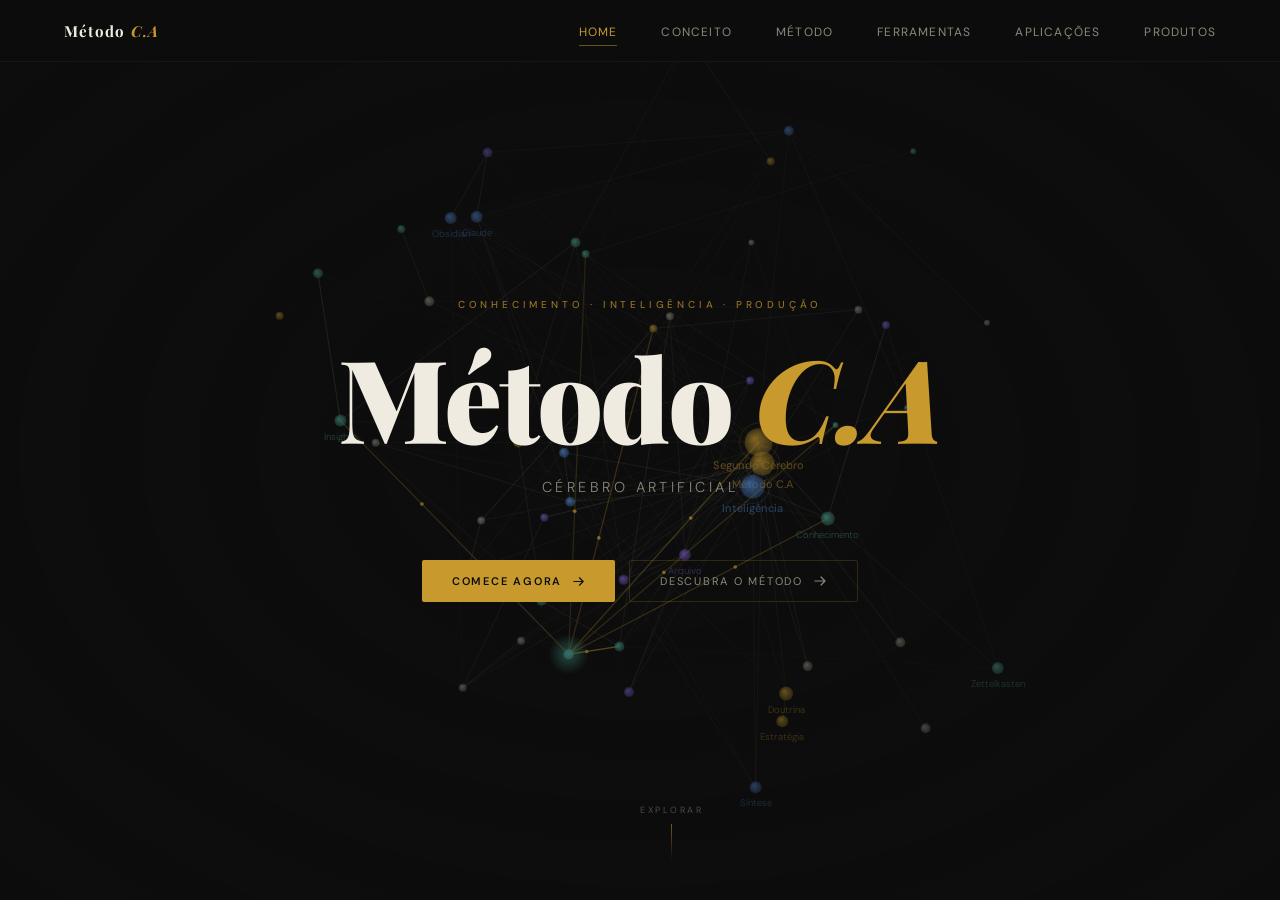
==== commit 62bd48e1: "chore: switch primary domain to franklingmendes.com Updates the CNAME and all <link rel="canonical">" ====
--- a/index.html
+++ b/index.html
@@ -5,7 +5,7 @@
 <meta name="viewport" content="width=device-width, initial-scale=1.0">
 <title>Método C.A — Cérebro Artificial</title>
 <meta name="description" content="O Método C.A é um sistema de Cérebro Artificial — extensão cognitiva para profissionais do conhecimento capturarem, organizarem e amplificarem o que sabem.">
-<link rel="canonical" href="https://ca.franklingmendes.com/">
+<link rel="canonical" href="https://franklingmendes.com/">
 <link href="https://fonts.googleapis.com/css2?family=Playfair+Display:ital,wght@0,700;0,900;1,700&family=DM+Sans:wght@300;400;500;600&display=swap" rel="stylesheet">
 <link rel="stylesheet" href="/assets/styles.css">
 </head>
--- a/assets/styles.css
+++ b/assets/styles.css
@@ -1816,9 +1816,464 @@
 @keyframes fadeIn { to { opacity: 1; } }
 @keyframes bpulse { 0%, 100% { opacity: 0; } 50% { opacity: 1; } }
 
+/* deliverable cards row */
+.entregaveis-section {
+  width: 100%; max-width: 1100px;
+  margin-top: 3.5rem;
+  display: flex; flex-direction: column; gap: 2rem;
+}
+
+.entregaveis-header { text-align: center; }
+
+.entregaveis-eyebrow {
+  font-size: 10px; font-weight: 600;
+  letter-spacing: 0.32em; text-transform: uppercase;
+  color: var(--gold); opacity: 0.8;
+  margin-bottom: 1rem;
+}
+
+.entregaveis-title {
+  font-family: 'Playfair Display', serif;
+  font-size: clamp(1.6rem, 2.6vw, 2.2rem);
+  font-weight: 900; line-height: 1.15;
+  color: var(--light); letter-spacing: -0.01em;
+  margin-bottom: 0.75rem;
+}
+.entregaveis-title em { color: var(--gold); font-style: italic; }
+
+.entregaveis-subtitle {
+  font-size: 14px; color: var(--muted);
+  font-weight: 300; max-width: 560px;
+  line-height: 1.7; margin: 0 auto;
+}
+
+.entregaveis-grid {
+  display: grid;
+  grid-template-columns: repeat(6, 1fr);
+  gap: 12px;
+  width: 100%;
+}
+
+.entregavel-card {
+  position: relative;
+  display: flex; flex-direction: column;
+  background: rgba(255,255,255,0.025);
+  border: 1px solid var(--border);
+  border-radius: 3px;
+  padding: 1.5rem 1.1rem 1.25rem;
+  transition: background 0.25s, border-color 0.25s, transform 0.25s, box-shadow 0.25s;
+  overflow: hidden;
+}
+.entregavel-card::before {
+  content: '';
+  position: absolute; top: 0; left: 0; right: 0;
+  height: 2px; background: rgba(200,154,46,0.18);
+  transition: background 0.25s, height 0.25s;
+}
+.entregavel-card:hover {
+  background: rgba(255,255,255,0.04);
+  border-color: rgba(200,154,46,0.3);
+  transform: translateY(-3px);
+  box-shadow: 0 14px 40px rgba(0,0,0,0.4);
+}
+.entregavel-card:hover::before { background: var(--gold); height: 3px; }
+
+.entregavel-card.featured {
+  background: rgba(200,154,46,0.05);
+  border-color: rgba(200,154,46,0.35);
+}
+.entregavel-card.featured::before { background: var(--gold); height: 3px; }
+.entregavel-card.premium {
+  background: rgba(200,154,46,0.08);
+  border-color: rgba(200,154,46,0.5);
+}
+.entregavel-card.premium::before { background: var(--gold-light); height: 3px; }
+
+.entregavel-num {
+  font-family: 'Playfair Display', serif;
+  font-size: 11px; font-weight: 700;
+  letter-spacing: 0.18em;
+  color: rgba(200,154,46,0.55);
+  margin-bottom: 0.5rem;
+}
+
+.entregavel-name {
+  font-family: 'Playfair Display', serif;
+  font-size: 15px; font-weight: 700;
+  color: var(--light); line-height: 1.25;
+  margin-bottom: 1.1rem;
+  min-height: 2.5em;
+}
+
+.entregavel-section {
+  display: flex; flex-direction: column; gap: 0.4rem;
+  margin-bottom: 0.9rem;
+}
+
+.entregavel-section-title {
+  font-size: 9px; font-weight: 600;
+  letter-spacing: 0.18em; text-transform: uppercase;
+  color: var(--gold); opacity: 0.72;
+  margin-bottom: 0.4rem;
+}
+
+.entregavel-item {
+  display: flex; align-items: flex-start;
+  gap: 8px;
+  font-size: 11.5px; line-height: 1.55;
+  color: var(--muted); font-weight: 300;
+}
+.entregavel-item::before {
+  content: '→';
+  color: var(--gold); opacity: 0.5;
+  flex-shrink: 0;
+  font-size: 11px;
+}
+
+.entregavel-divider {
+  height: 1px;
+  background: var(--border);
+  margin: 0.4rem 0 0.9rem;
+}
+
+.entregavel-cta {
+  margin-top: auto;
+  font-size: 9.5px; font-weight: 600;
+  letter-spacing: 0.16em; text-transform: uppercase;
+  color: var(--gold);
+  border: 1px solid rgba(200,154,46,0.35);
+  border-radius: 2px;
+  padding: 7px 10px;
+  text-align: center;
+}
+.entregavel-card.featured .entregavel-cta,
+.entregavel-card.premium .entregavel-cta {
+  background: var(--gold);
+  color: var(--dark);
+  border-color: var(--gold);
+}
+
+.entregaveis-team {
+  text-align: center;
+  margin-top: 1rem;
+  padding-top: 1.5rem;
+  border-top: 1px solid var(--border);
+}
+.entregaveis-team-label {
+  font-size: 10px; letter-spacing: 0.28em;
+  text-transform: uppercase;
+  color: var(--muted); opacity: 0.7;
+}
+.entregaveis-team-label b {
+  color: var(--light); font-weight: 500;
+  margin: 0 0.4rem;
+}
+
+@media (max-width: 1100px) {
+  .entregaveis-grid { grid-template-columns: repeat(3, 1fr); }
+}
 @media (max-width: 860px) {
   .produtos-wrap { padding: 7rem 1.5rem 4rem; }
   .prod-name { font-size: 9px; }
   .prod-price { font-size: 10px; }
-}
-
+  .entregaveis-grid { grid-template-columns: repeat(2, 1fr); gap: 10px; }
+  .entregavel-card { padding: 1.1rem 0.9rem 1rem; }
+}
+@media (max-width: 540px) {
+  .entregaveis-grid { grid-template-columns: 1fr; }
+}
+
+a.entregavel-cta { text-decoration: none; cursor: pointer; transition: background 0.2s, color 0.2s, border-color 0.2s, letter-spacing 0.2s; }
+a.entregavel-cta:hover { background: var(--gold); color: var(--dark); border-color: var(--gold); letter-spacing: 0.2em; }
+.entregavel-card.featured a.entregavel-cta:hover,
+.entregavel-card.premium a.entregavel-cta:hover { background: var(--gold-light); border-color: var(--gold-light); }
+
+/* ═══════════════════════════════════════
+   PAGE — CHECKOUT
+═══════════════════════════════════════ */
+#page-checkout::before {
+  content: '';
+  position: fixed;
+  inset: 0;
+  background: rgba(13,13,13,0.92);
+  z-index: 1;
+  pointer-events: none;
+}
+
+.checkout-wrap {
+  position: relative;
+  z-index: 2;
+  min-height: 100vh;
+  display: grid;
+  grid-template-columns: 1fr 1fr;
+  gap: 0;
+}
+
+.checkout-summary {
+  position: sticky;
+  top: 0;
+  height: 100vh;
+  display: flex;
+  flex-direction: column;
+  justify-content: center;
+  padding: 7rem 4rem 4rem 5rem;
+  border-right: 1px solid var(--border);
+  overflow-y: auto;
+}
+
+.checkout-eyebrow {
+  font-size: 10px;
+  font-weight: 600;
+  letter-spacing: 0.32em;
+  text-transform: uppercase;
+  color: var(--gold);
+  opacity: 0.8;
+  margin-bottom: 1.75rem;
+}
+
+.checkout-product-num {
+  font-family: 'Playfair Display', serif;
+  font-size: 11px;
+  font-weight: 700;
+  letter-spacing: 0.18em;
+  color: rgba(200,154,46,0.55);
+  margin-bottom: 0.5rem;
+}
+
+.checkout-product-name {
+  font-family: 'Playfair Display', serif;
+  font-size: clamp(1.8rem, 2.8vw, 2.6rem);
+  font-weight: 900;
+  line-height: 1.1;
+  color: var(--light);
+  letter-spacing: -0.01em;
+  margin-bottom: 1.25rem;
+}
+.checkout-product-name em { color: var(--gold); font-style: italic; }
+
+.checkout-product-tagline {
+  font-size: 14px;
+  color: var(--muted);
+  line-height: 1.7;
+  font-weight: 300;
+  max-width: 460px;
+  margin-bottom: 2rem;
+}
+
+.checkout-deliverables {
+  display: flex;
+  flex-direction: column;
+  gap: 0.5rem;
+  border: 1px solid var(--border);
+  padding: 1.25rem 1.25rem;
+  margin-bottom: 2rem;
+}
+.checkout-deliverables-title {
+  font-size: 9px;
+  font-weight: 600;
+  letter-spacing: 0.22em;
+  text-transform: uppercase;
+  color: var(--gold);
+  opacity: 0.7;
+  margin-bottom: 0.25rem;
+}
+.checkout-deliverable {
+  display: flex;
+  gap: 8px;
+  font-size: 13px;
+  line-height: 1.55;
+  color: var(--muted);
+  font-weight: 300;
+}
+.checkout-deliverable::before {
+  content: '→';
+  color: var(--gold);
+  opacity: 0.55;
+  flex-shrink: 0;
+}
+
+.checkout-total {
+  display: flex;
+  justify-content: space-between;
+  align-items: baseline;
+  border-top: 1px solid var(--border);
+  padding-top: 1.25rem;
+}
+.checkout-total-label {
+  font-size: 11px;
+  letter-spacing: 0.22em;
+  text-transform: uppercase;
+  color: var(--muted);
+  opacity: 0.8;
+}
+.checkout-total-value {
+  font-family: 'Playfair Display', serif;
+  font-size: clamp(1.4rem, 2.2vw, 1.9rem);
+  font-weight: 700;
+  color: var(--gold);
+}
+.checkout-total-recurrence {
+  font-size: 11px;
+  font-weight: 400;
+  color: var(--muted);
+  letter-spacing: 0.08em;
+  margin-left: 6px;
+}
+
+.checkout-form-side {
+  display: flex;
+  flex-direction: column;
+  justify-content: center;
+  padding: 7rem 5rem 4rem 4rem;
+  overflow-y: auto;
+}
+
+.checkout-form-label {
+  font-size: 10px;
+  font-weight: 600;
+  letter-spacing: 0.32em;
+  text-transform: uppercase;
+  color: var(--gold);
+  opacity: 0.7;
+  margin-bottom: 2.5rem;
+}
+
+.checkout-payment-options {
+  display: grid;
+  grid-template-columns: repeat(3, 1fr);
+  gap: 8px;
+  margin-top: 1.5rem;
+}
+.checkout-payment-option {
+  position: relative;
+  border: 1px solid var(--border);
+  background: rgba(255,255,255,0.02);
+  padding: 0.9rem 0.6rem;
+  cursor: pointer;
+  transition: border-color 0.2s, background 0.2s;
+  text-align: center;
+}
+.checkout-payment-option input { position: absolute; opacity: 0; pointer-events: none; }
+.checkout-payment-option-label {
+  font-size: 11px;
+  font-weight: 500;
+  letter-spacing: 0.14em;
+  text-transform: uppercase;
+  color: var(--muted);
+  display: block;
+  margin-bottom: 0.25rem;
+}
+.checkout-payment-option-hint {
+  font-size: 10px;
+  color: var(--muted-2);
+  letter-spacing: 0.04em;
+}
+.checkout-payment-option:has(input:checked) {
+  border-color: rgba(200,154,46,0.5);
+  background: rgba(200,154,46,0.06);
+}
+.checkout-payment-option:has(input:checked) .checkout-payment-option-label {
+  color: var(--gold);
+}
+
+@media (max-width: 860px) {
+  .checkout-wrap { grid-template-columns: 1fr; }
+  .checkout-summary { position: relative; height: auto; padding: 8rem 2rem 3rem; border-right: none; border-bottom: 1px solid var(--border); }
+  .checkout-form-side { padding: 3rem 2rem 6rem; justify-content: flex-start; }
+  .checkout-payment-options { grid-template-columns: 1fr; }
+}
+
+/* card fields — only visible when forma_pagamento === 'cartao' */
+.checkout-card-fields {
+  display: none;
+  flex-direction: column;
+  gap: 0;
+  margin-top: 1.5rem;
+  padding-top: 1.5rem;
+  border-top: 1px solid var(--border);
+}
+.checkout-card-fields.visible { display: flex; }
+
+.checkout-card-row {
+  display: grid;
+  grid-template-columns: 1fr 1fr 1fr;
+  gap: 0;
+  border-bottom: 1px solid var(--border);
+}
+.checkout-card-row .cad-field { border-bottom: none; border-top: none; border-right: 1px solid var(--border); padding: 0 0.75rem; }
+.checkout-card-row .cad-field:last-child { border-right: none; }
+
+.checkout-installments {
+  margin-top: 0.5rem;
+}
+
+/* PIX block */
+.checkout-pix-panel {
+  display: none;
+  flex-direction: column;
+  align-items: center;
+  gap: 1.25rem;
+  padding: 2rem 1.5rem;
+  border: 1px solid rgba(200,154,46,0.3);
+  background: rgba(200,154,46,0.04);
+  margin-top: 1.5rem;
+  text-align: center;
+}
+.checkout-pix-panel.visible { display: flex; }
+
+.checkout-pix-title {
+  font-family: 'Playfair Display', serif;
+  font-size: 1.1rem;
+  font-weight: 700;
+  color: var(--gold);
+}
+.checkout-pix-qr {
+  width: 200px; height: 200px;
+  background: #fff;
+  padding: 8px;
+  border-radius: 4px;
+}
+.checkout-pix-qr img { width: 100%; height: 100%; display: block; }
+
+.checkout-pix-emv {
+  width: 100%;
+  font-family: 'DM Sans', sans-serif;
+  font-size: 11px;
+  color: var(--muted);
+  background: rgba(255,255,255,0.04);
+  border: 1px solid var(--border);
+  padding: 10px 12px;
+  word-break: break-all;
+  text-align: left;
+  font-weight: 300;
+}
+
+.checkout-pix-copy {
+  font-size: 11px; font-weight: 600;
+  letter-spacing: 0.16em; text-transform: uppercase;
+  color: var(--gold);
+  border: 1px solid rgba(200,154,46,0.4);
+  background: transparent;
+  padding: 10px 22px;
+  cursor: pointer;
+  transition: background 0.2s, color 0.2s;
+}
+.checkout-pix-copy:hover { background: var(--gold); color: var(--dark); }
+.checkout-pix-copy.copied { background: var(--gold); color: var(--dark); }
+
+.checkout-pix-status {
+  font-size: 11px;
+  letter-spacing: 0.18em;
+  text-transform: uppercase;
+  color: var(--muted);
+}
+.checkout-pix-status.approved { color: var(--gold-light); }
+.checkout-pix-status::before {
+  content: '○ ';
+  color: var(--muted-2);
+}
+.checkout-pix-status.approved::before {
+  content: '● ';
+  color: var(--gold-light);
+}
+
